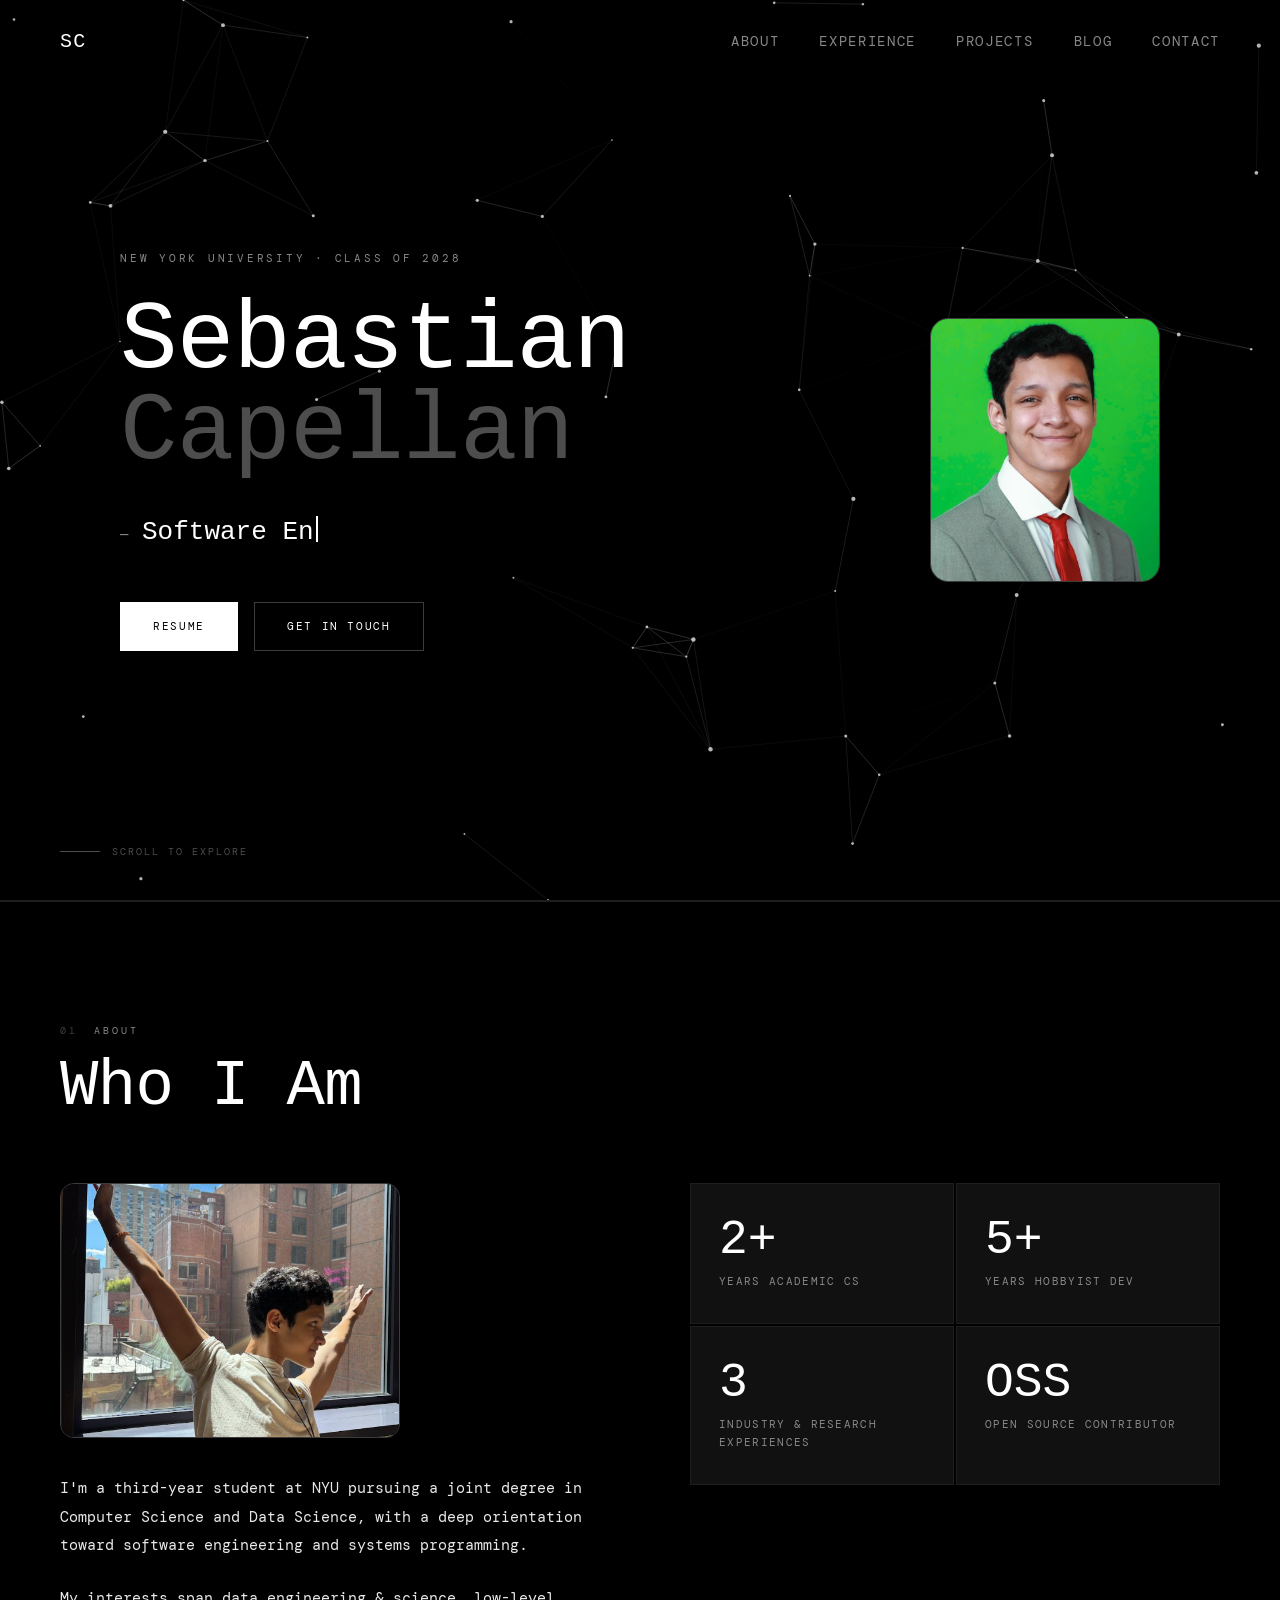
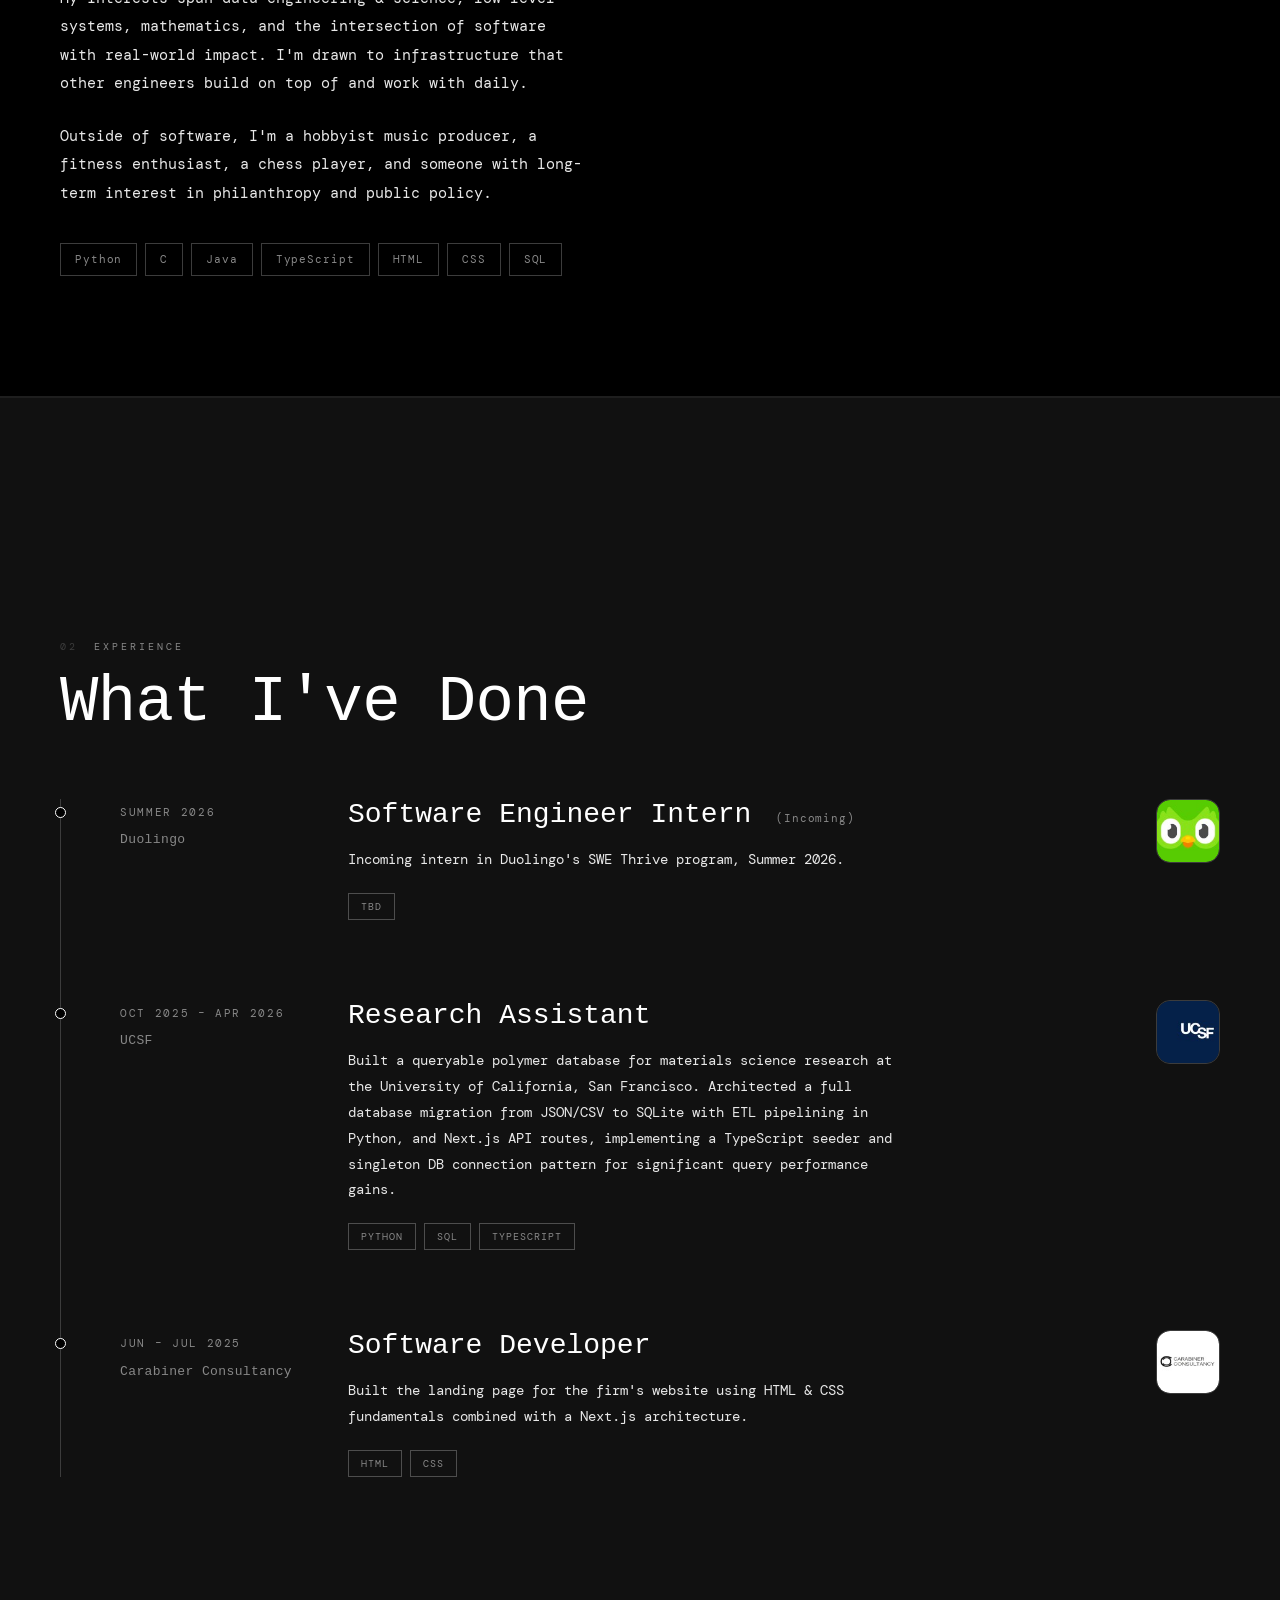
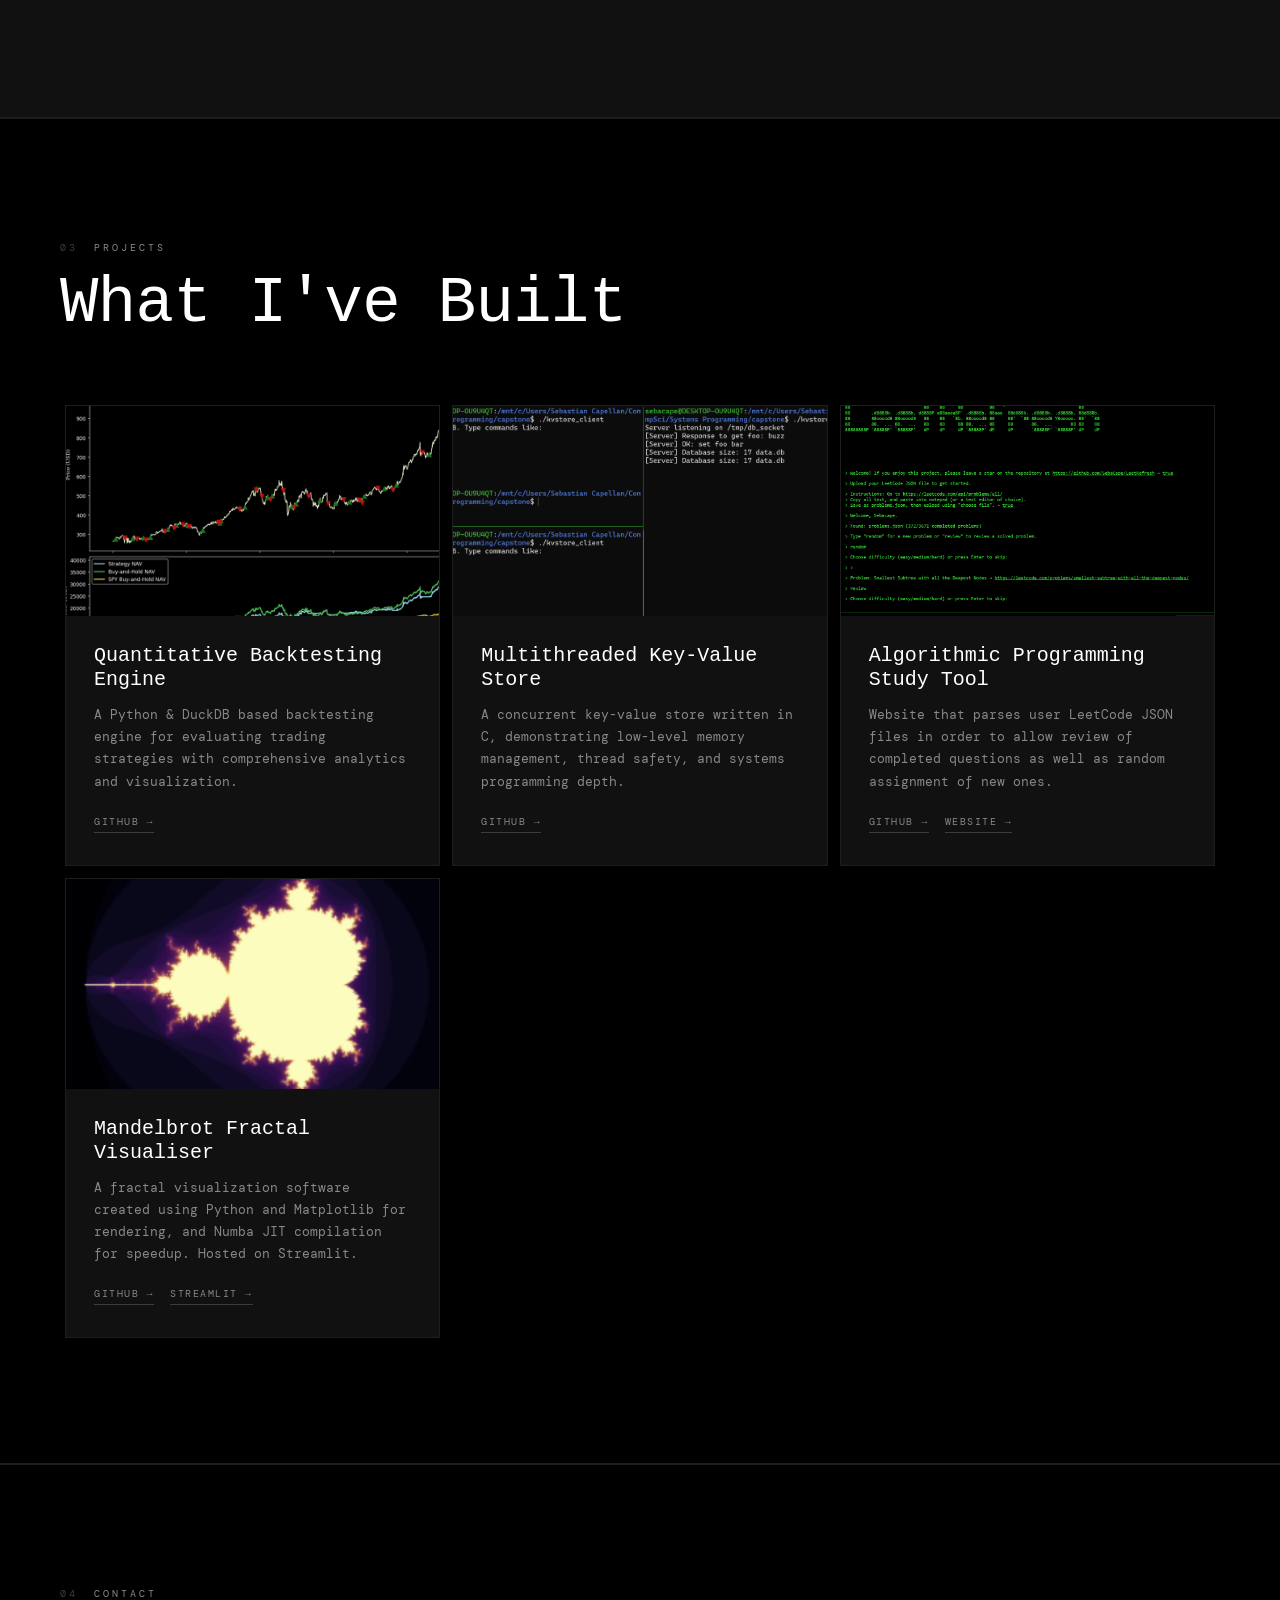
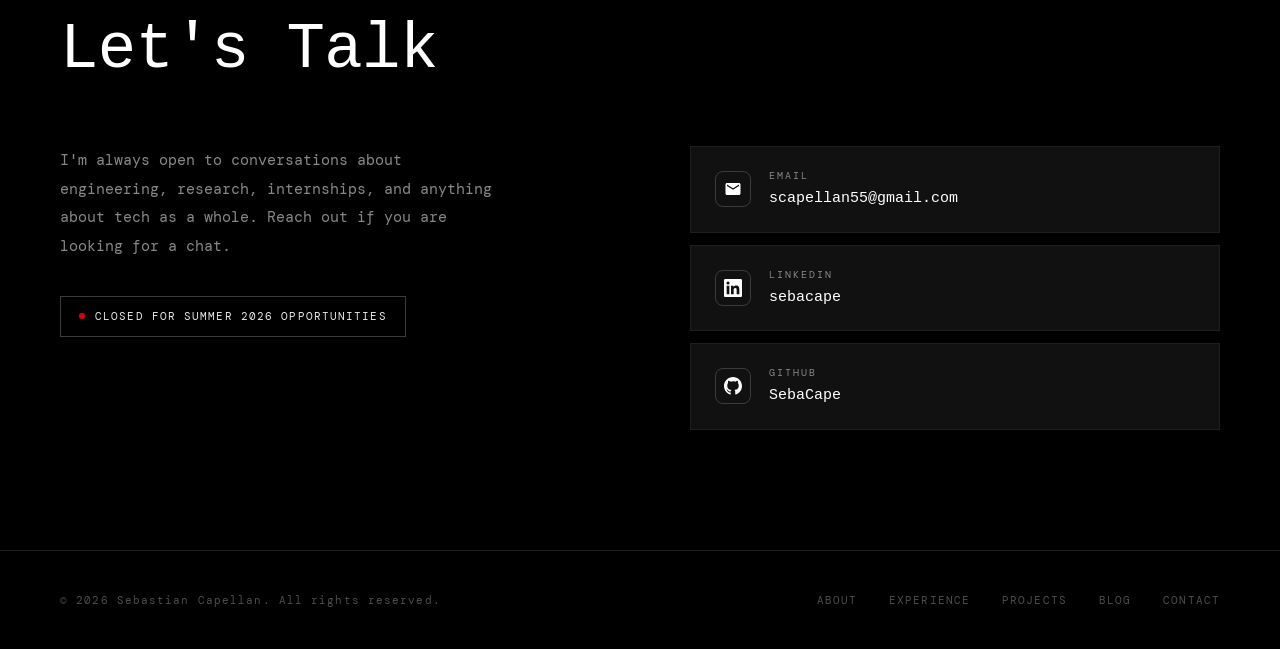
==== index.html @ 276f9049 "Fixed about-text - hongchengw" ====
<!DOCTYPE html>
<html lang="en">
<head>
  <script data-host="https://app.microanalytics.io" data-dnt="false" src="https://app.microanalytics.io/js/script.js" id="ZwSg9rf6GA" async defer></script>
  <meta charset="UTF-8" />
  <meta name="viewport" content="width=device-width, initial-scale=1.0" />
  <title>Sebastian Capellan</title>
  <link rel="preconnect" href="https://fonts.googleapis.com" />
  <link rel="preconnect" href="https://fonts.gstatic.com" crossorigin />
  <link href="https://fonts.googleapis.com/css2?family=DM+Mono:ital,wght@0,300;0,400;0,500;1,300&display=swap" rel="stylesheet" />
  <link rel="stylesheet" href="css/base.css" />
  <link rel="stylesheet" href="css/nav.css" />
  <link rel="stylesheet" href="css/hero.css" />
  <link rel="stylesheet" href="css/main.css" />
</head>
<body>

  <!-- ─── NAV ──────────────────────────────────────────────────── -->
  <nav id="main-nav">
    <a class="nav-logo" href="#hero">SC</a>
    <ul class="nav-links">
      <li><a href="#about">About</a></li>
      <li><a href="#experience">Experience</a></li>
      <li><a href="#projects">Projects</a></li>
      <li><a href="blog.html">Blog</a></li>
      <li><a href="#contact">Contact</a></li>
    </ul>
    <!-- mobile -->
    <div class="nav-hamburger" id="nav-hamburger" aria-label="Menu">
      <span></span><span></span><span></span>
    </div>
  </nav>
  <ul class="nav-drawer" id="nav-drawer">
    <li><a href="#about">About</a></li>
    <li><a href="#experience">Experience</a></li>
    <li><a href="#projects">Projects</a></li>
    <li><a href="blog.html">Blog</a></li>
    <li><a href="#contact">Contact</a></li>
  </ul>

  <!-- ─── HERO ─────────────────────────────────────────────────── -->
  <section id="hero">
    <canvas id="graph-canvas"></canvas>
    <div class="hero-inner">
      <div class="hero-content">
        <p class="hero-eyebrow">New York University · Class of 2028</p>
        <h1 class="hero-name">
          Sebastian<span>Capellan</span>
        </h1>
        <div class="hero-role-line">
          <span class="hero-role-prefix">—</span>
          <span class="hero-role-typed-wrap">
            <span id="typed-text"></span><span class="cursor-blink"></span>
          </span>
        </div>
        <div class="hero-cta">
          <a class="btn btn-primary"    href="./Assets/resume.pdf" target="_blank">Resume</a>
          <a class="btn btn-secondary"  href="#contact">Get in Touch</a>
        </div>
      </div>


      <div class="hero-photo">
        <img src="./Assets/profPic-1.png" class="profile-img" alt="Sebastian Capellan" />
      </div>
    </div>

    <div class="hero-scroll-hint">
      <span class="scroll-line"></span>
      Scroll to explore
    </div>
  </section>

  <div class="divider"></div>

  <!-- ─── ABOUT ────────────────────────────────────────────────── -->
  <section id="about">
    <p class="section-label" data-num="01">About</p>
    <h2 class="section-title">Who I Am</h2>
    <div class="about-grid">

      <div class="about-left">
        <!--
          PHOTO SLOT 2 — About
          Replace the div below with:
          <img src="./Assets/photo-about.jpg" class="profile-img" alt="Sebastian Capellan" />
        -->
        <div class="about-photo">
          <img src="./Assets/aboutPic.png" class="profile-img" alt="Sebastian Capellan" />
        </div>

        <div class="about-text">
          <p>I'm a third-year student at NYU pursuing a joint degree in Computer Science and Data Science, with a deep orientation toward software engineering and systems programming.</p>
          <p>My interests span data engineering & science, low-level systems, mathematics, and the intersection of software with real-world impact. I'm drawn to infrastructure that other engineers build on top of and work with daily.</p>
          <p>Outside of software, I'm a hobbyist music producer, a fitness enthusiast, a chess player, and someone with long-term interest in philanthropy and public policy.</p>
          <div class="skill-tags">
            <span class="skill-tag">Python</span>
            <span class="skill-tag">C</span>
            <span class="skill-tag">Java</span>
            <span class="skill-tag">TypeScript</span>
            <span class="skill-tag">HTML</span>
            <span class="skill-tag">CSS</span>
            <span class="skill-tag">SQL</span>
          </div>
        </div>
      </div>

      <div class="about-stats">
        <div class="stat-card">
          <div class="stat-num">2+</div>
          <div class="stat-label">Years Academic CS</div>
        </div>
        <div class="stat-card">
          <div class="stat-num">5+</div>
          <div class="stat-label">Years Hobbyist Dev</div>
        </div>
        <div class="stat-card">
          <div class="stat-num">3</div>
          <div class="stat-label">Industry &amp; Research Experiences</div>
        </div>
        <div class="stat-card">
          <div class="stat-num">OSS</div>
          <div class="stat-label">Open Source Contributor</div>
        </div>
      </div>

    </div>
  </section>

  <div class="divider"></div>

  <!-- ─── EXPERIENCE ────────────────────────────────────────────── -->
  <section id="experience" class="section-full">
    <div class="section-inner">
      <p class="section-label" data-num="02">Experience</p>
      <h2 class="section-title">What I've Done</h2>
      <div class="timeline">

        <!-- Duolingo -->
        <div class="timeline-item">
          <div class="timeline-dot"></div>
          <div class="timeline-meta">
            <div class="timeline-date">Summer 2026</div>
            <div class="timeline-company">Duolingo</div>
          </div>
          <div class="timeline-body">
            <div class="timeline-role">
              Software Engineer Intern
              <span class="timeline-role-badge">(Incoming)</span>
            </div>
            <p class="timeline-desc">Incoming intern in Duolingo's SWE Thrive program, Summer 2026.</p>
            <div class="timeline-tags">
              <span class="timeline-tag">TBD</span>
            </div>
          </div>
          <!--
            LOGO: replace the placeholder div with:
            <div class="timeline-logo"><img src="./Assets/logos/duolingo.png" alt="Duolingo" /></div>
          -->
          <div class="timeline-logo">
            <div class="timeline-logo"><img src="./Assets/duolingo_logo.jpg" alt="Duolingo" /></div>
          </div>
        </div>

        <!-- UCSF -->
        <div class="timeline-item">
          <div class="timeline-dot"></div>
          <div class="timeline-meta">
            <div class="timeline-date">Oct 2025 – Apr 2026</div>
            <div class="timeline-company">UCSF</div>
          </div>
          <div class="timeline-body">
            <div class="timeline-role">Research Assistant</div>
            <p class="timeline-desc">Built a queryable polymer database for materials science research at the University of California, San Francisco. Architected a full database migration from JSON/CSV to SQLite with ETL pipelining in Python, and Next.js API routes, implementing a TypeScript seeder and singleton DB connection pattern for significant query performance gains.</p>
            <div class="timeline-tags">
              <span class="timeline-tag">Python</span>
              <span class="timeline-tag">SQL</span>
              <span class="timeline-tag">TypeScript</span>
            </div>
          </div>
          <div class="timeline-logo">
            <div class="timeline-logo"><img src="./Assets/ucsf_logo.jpg" alt="UCSF" /></div>
          </div>
        </div>

        <!-- Carabiner -->
        <div class="timeline-item">
          <div class="timeline-dot"></div>
          <div class="timeline-meta">
            <div class="timeline-date">Jun – Jul 2025</div>
            <div class="timeline-company">Carabiner Consultancy</div>
          </div>
          <div class="timeline-body">
            <div class="timeline-role">Software Developer</div>
            <p class="timeline-desc">Built the landing page for the firm's website using HTML & CSS fundamentals combined with a Next.js architecture.</p>
            <div class="timeline-tags">
              <span class="timeline-tag">HTML</span>
              <span class="timeline-tag">CSS</span>
            </div>
          </div>
          <div class="timeline-logo">
            <div class="timeline-logo"><img src="./Assets/carabiner_consultancy_logo.jpg" alt="Carabiner Consultancy" /></div>
          </div>
        </div>

      </div>
    </div>
  </section>

  <div class="divider"></div>

  <!-- ─── PROJECTS ──────────────────────────────────────────────── -->
  <section id="projects">
    <p class="section-label" data-num="03">Projects</p>
    <h2 class="section-title">What I've Built</h2>
    <div class="projects-grid">

      <div class="project-card">
        <div class="project-img-wrap">
          <img src="./Assets/sebafinc.png" alt="Backtesting Engine"/>
        </div>
        <div class="project-info">
          <h3 class="project-title">Quantitative Backtesting Engine</h3>
          <p class="project-desc">A Python & DuckDB based backtesting engine for evaluating trading strategies with comprehensive analytics and visualization.</p>
          <div class="project-links">
            <a class="project-link" href="https://github.com/SebaCape/sebafinc" target="_blank">GitHub →</a>
          </div>
        </div>
      </div>

      <div class="project-card">
        <div class="project-img-wrap">
          <img src="./Assets/kvstoreProject.png" alt="KV Store"/>
        </div>
        <div class="project-info">
          <h3 class="project-title">Multithreaded Key-Value Store</h3>
          <p class="project-desc">A concurrent key-value store written in C, demonstrating low-level memory management, thread safety, and systems programming depth.</p>
          <div class="project-links">
            <a class="project-link" href="https://github.com/SebaCape/css644-capstone-SebaCape" target="_blank">GitHub →</a>
          </div>
        </div>
      </div>

      <div class="project-card">
        <div class="project-img-wrap">
          <img src="./Assets/leetrefreshProject.png" alt="LeetRefresh"/>
        </div>
        <div class="project-info">
          <h3 class="project-title">Algorithmic Programming Study Tool</h3>
          <p class="project-desc">Website that parses user LeetCode JSON files in order to allow review of completed questions as well as random assignment of new ones.</p>
          <div class="project-links">
            <a class="project-link" href="https://github.com/SebaCape/LeetRefresh" target="_blank">GitHub →</a>
            <a class="project-link" href="https://leetrefresh.onrender.com" target="_blank">Website →</a>
          </div>
        </div>
      </div>

      <div class="project-card">
        <div class="project-img-wrap">
          <img src="./Assets/fractalizeProject.png" alt="Fractal Visualiser"/>
        </div>
        <div class="project-info">
          <h3 class="project-title">Mandelbrot Fractal Visualiser</h3>
          <p class="project-desc">A fractal visualization software created using Python and Matplotlib for rendering, and Numba JIT compilation for speedup. Hosted on Streamlit.</p>
          <div class="project-links">
            <a class="project-link" href="https://github.com/SebaCape/Fractalize" target="_blank">GitHub →</a>
            <a class="project-link" href="https://fractalize.streamlit.app/" target="_blank">Streamlit →</a>
          </div>
        </div>
      </div>

    </div>
  </section>

  <div class="divider"></div>

  <!-- ─── CONTACT ───────────────────────────────────────────────── -->
  <section id="contact">
    <p class="section-label" data-num="04">Contact</p>
    <h2 class="section-title">Let's Talk</h2>
    <div class="contact-layout">

      <div class="contact-left">
        <p class="contact-intro">I'm always open to conversations about engineering, research, internships, and anything about tech as a whole. Reach out if you are looking for a chat.</p>
        <div class="availability-badge">
          <span class="badge-dot"></span>
          Closed for Summer 2026 opportunities
        </div>
      </div>

      <div class="contact-buttons">
        <a class="contact-btn" href="mailto:scapellan55@gmail.com">
          <div class="contact-btn-icon">
            <svg viewBox="0 0 24 24"><path d="M20 4H4C2.9 4 2 4.9 2 6v12c0 1.1.9 2 2 2h16c1.1 0 2-.9 2-2V6c0-1.1-.9-2-2-2zm0 4-8 5-8-5V6l8 5 8-5v2z"/></svg>
          </div>
          <div class="contact-btn-body">
            <div class="contact-btn-label">Email</div>
            <div class="contact-btn-val">scapellan55@gmail.com</div>
          </div>
        </a>
        <a class="contact-btn" href="https://www.linkedin.com/in/sebacape/" target="_blank">
          <div class="contact-btn-icon">
            <svg viewBox="0 0 24 24"><path d="M20.447 20.452h-3.554v-5.569c0-1.328-.027-3.037-1.852-3.037-1.853 0-2.136 1.445-2.136 2.939v5.667H9.351V9h3.414v1.561h.046c.477-.9 1.637-1.85 3.37-1.85 3.601 0 4.267 2.37 4.267 5.455v6.286zM5.337 7.433a2.062 2.062 0 0 1-2.063-2.065 2.064 2.064 0 1 1 2.063 2.065zm1.782 13.019H3.555V9h3.564v11.452zM22.225 0H1.771C.792 0 0 .774 0 1.729v20.542C0 23.227.792 24 1.771 24h20.451C23.2 24 24 23.227 24 22.271V1.729C24 .774 23.2 0 22.222 0h.003z"/></svg>
          </div>
          <div class="contact-btn-body">
            <div class="contact-btn-label">LinkedIn</div>
            <div class="contact-btn-val">sebacape</div>
          </div>
        </a>
        <a class="contact-btn" href="https://github.com/SebaCape" target="_blank">
          <div class="contact-btn-icon">
            <svg viewBox="0 0 24 24"><path d="M12 0C5.374 0 0 5.373 0 12c0 5.302 3.438 9.8 8.207 11.387.599.111.793-.261.793-.577v-2.234c-3.338.726-4.033-1.416-4.033-1.416-.546-1.387-1.333-1.756-1.333-1.756-1.089-.745.083-.729.083-.729 1.205.084 1.839 1.237 1.839 1.237 1.07 1.834 2.807 1.304 3.492.997.107-.775.418-1.305.762-1.604-2.665-.305-5.467-1.334-5.467-5.931 0-1.311.469-2.381 1.236-3.221-.124-.303-.535-1.524.117-3.176 0 0 1.008-.322 3.301 1.23A11.509 11.509 0 0 1 12 5.803c1.02.005 2.047.138 3.006.404 2.291-1.552 3.297-1.23 3.297-1.23.653 1.653.242 2.874.118 3.176.77.84 1.235 1.911 1.235 3.221 0 4.609-2.807 5.624-5.479 5.921.43.372.823 1.102.823 2.222v3.293c0 .319.192.694.801.576C20.566 21.797 24 17.3 24 12c0-6.627-5.373-12-12-12z"/></svg>
          </div>
          <div class="contact-btn-body">
            <div class="contact-btn-label">GitHub</div>
            <div class="contact-btn-val">SebaCape</div>
          </div>
        </a>
      </div>

    </div>
  </section>

  <!-- ─── FOOTER ────────────────────────────────────────────────── -->
  <footer>
    <p>© 2026 Sebastian Capellan. All rights reserved.</p>
    <div class="footer-links">
      <a href="#about">About</a>
      <a href="#experience">Experience</a>
      <a href="#projects">Projects</a>
      <a href="blog.html">Blog</a>
      <a href="#contact">Contact</a>
    </div>
  </footer>

  <script src="js/graph.js"></script>
  <script src="js/typer.js"></script>
  <script src="js/main.js"></script>
</body>
</html>
---- css/base.css ----
/* ─── RESET ──────────────────────────────────────────────────── */
*, *::before, *::after { box-sizing: border-box; margin: 0; padding: 0; }
html { scroll-behavior: smooth; }

/* ─── VARIABLES ──────────────────────────────────────────────── */
:root {
  --c0: #000000;
  --c1: #111111;
  --c2: #1e1e1e;
  --c3: #3c3c3c;
  --c4: #4d4d4d;
  --white: #ffffff;
  --off-white: #e8e8e8;
  --muted: #888888;
  --font-display: 'Courier New', Courier, monospace;
  --font-mono: 'DM Mono', monospace;
  --nav-h: 84px;
}

/* ─── BASE ───────────────────────────────────────────────────── */
body {
  background: var(--c0);
  color: var(--white);
  font-family: var(--font-mono);
  font-size: 15px;
  line-height: 1.7;
  overflow-x: hidden;
  cursor: default;
}

/* ─── SHARED SECTION SCAFFOLDING ────────────────────────────── */
section {
  padding: 120px 60px;
  max-width: 1300px;
  margin: 0 auto;
}
.section-full  { max-width: none; padding-left: 0; padding-right: 0; }
.section-inner { padding: 120px 60px; max-width: 1300px; margin: 0 auto; }

.section-label {
  font-size: 10px;
  letter-spacing: 0.3em;
  text-transform: uppercase;
  color: var(--muted);
  margin-bottom: 16px;
  display: flex;
  align-items: center;
  gap: 16px;
}
.section-label::before { content: attr(data-num); font-size: 10px; color: var(--c3); }

.section-title {
  font-family: var(--font-display);
  font-size: clamp(36px, 5vw, 68px);
  font-weight: 400;            /* thin Courier New throughout */
  line-height: 1;
  letter-spacing: -0.01em;
  margin-bottom: 64px;
}

.divider { width: 100%; height: 1px; background: var(--c2); }

/* ─── SHARED BUTTON ──────────────────────────────────────────── */
.btn {
  font-family: var(--font-mono);
  font-size: 11px;
  letter-spacing: 0.15em;
  text-transform: uppercase;
  padding: 14px 32px;
  border: 1px solid var(--c3);
  text-decoration: none;
  transition: all 0.25s ease;
  display: inline-block;
}
.btn-primary  { background: var(--white); color: var(--c0); border-color: var(--white); }
.btn-primary:hover  { background: var(--off-white); }
.btn-secondary { background: transparent; color: var(--white); }
.btn-secondary:hover { background: var(--c2); }

/* ─── PROFILE IMAGE BLOCKS ───────────────────────────────────── */
.profile-placeholder {
  width: 100%;
  height: 100%;
  display: flex;
  align-items: center;
  justify-content: center;
  background: var(--c2);
  border: 1px dashed var(--c3);
  color: var(--c4);
  font-size: 11px;
  letter-spacing: 0.15em;
  text-transform: uppercase;
  text-align: center;
  padding: 16px;
}
.profile-img {
  width: 100%;
  height: 100%;
  object-fit: cover;
  display: block;
}

/* ─── ANIMATIONS ─────────────────────────────────────────────── */
@keyframes fadeUp {
  from { opacity: 0; transform: translateY(24px); }
  to   { opacity: 1; transform: translateY(0); }
}
@keyframes blink {
  0%, 100% { opacity: 1; }
  50%       { opacity: 0; }
}
@keyframes pulse-dot {
  0%, 100% { box-shadow: 0 0 0 0 rgba(74,222,128,0.4); }
  50%       { box-shadow: 0 0 0 6px rgba(74,222,128,0); }
}

/* ─── SCROLLBAR ──────────────────────────────────────────────── */
::-webkit-scrollbar { width: 4px; }
::-webkit-scrollbar-track { background: var(--c0); }
::-webkit-scrollbar-thumb { background: var(--c3); }
::-webkit-scrollbar-thumb:hover { background: var(--c4); }
---- css/nav.css ----
/* ─── NAV ────────────────────────────────────────────────────── */
nav {
  position: fixed;
  top: 0; left: 0; right: 0;
  height: var(--nav-h);
  display: flex;
  align-items: center;
  justify-content: space-between;
  padding: 0 60px;
  z-index: 1000;
  transition: background 0.4s ease, border-bottom 0.4s ease;
}
nav.scrolled {
  background: rgba(0,0,0,0.92);
  border-bottom: 1px solid var(--c3);
  backdrop-filter: blur(12px);
}

.nav-logo {
  font-family: var(--font-display);
  font-weight: 400;
  font-size: 20px;
  letter-spacing: 0.06em;
  text-decoration: none;
  color: var(--white);
}

.nav-links {
  display: flex;
  gap: 40px;
  list-style: none;
}
.nav-links a {
  font-family: var(--font-mono);
  font-size: 14px;
  letter-spacing: 0.12em;
  text-transform: uppercase;
  color: var(--muted);
  text-decoration: none;
  transition: color 0.2s ease;
  position: relative;
}
.nav-links a::after {
  content: '';
  position: absolute;
  bottom: -3px; left: 0;
  width: 0; height: 1px;
  background: var(--white);
  transition: width 0.3s ease;
}
.nav-links a:hover       { color: var(--white); }
.nav-links a:hover::after,
.nav-links a.active::after { width: 100%; }
.nav-links a.active      { color: var(--white); }

/* ─── HAMBURGER (mobile) ─────────────────────────────────────── */
.nav-hamburger {
  display: none;
  flex-direction: column;
  gap: 5px;
  cursor: pointer;
  padding: 4px;
}
.nav-hamburger span {
  display: block;
  width: 24px; height: 1px;
  background: var(--white);
  transition: transform 0.3s ease, opacity 0.3s ease;
}
.nav-hamburger.open span:nth-child(1) { transform: translateY(6px) rotate(45deg); }
.nav-hamburger.open span:nth-child(2) { opacity: 0; }
.nav-hamburger.open span:nth-child(3) { transform: translateY(-6px) rotate(-45deg); }

/* mobile drawer */
.nav-drawer {
  display: none;
  position: fixed;
  top: var(--nav-h); left: 0; right: 0;
  background: rgba(0,0,0,0.97);
  border-bottom: 1px solid var(--c2);
  padding: 28px 28px 36px;
  z-index: 999;
  flex-direction: column;
  gap: 0;
}
.nav-drawer.open { display: flex; }
.nav-drawer li { list-style: none; border-bottom: 1px solid var(--c2); }
.nav-drawer li a {
  display: block;
  padding: 16px 0;
  font-family: var(--font-mono);
  font-size: 14px;
  letter-spacing: 0.12em;
  text-transform: uppercase;
  color: var(--muted);
  text-decoration: none;
  transition: color 0.2s;
}
.nav-drawer li a:hover { color: var(--white); }

/* ─── RESPONSIVE ─────────────────────────────────────────────── */
@media (max-width: 768px) {
  nav { padding: 0 28px; }
  .nav-links    { display: none; }
  .nav-hamburger { display: flex; }
}
---- css/hero.css ----
/* ─── HERO ───────────────────────────────────────────────────── */
#hero {
  position: relative;
  width: 100%;
  height: 100vh;
  min-height: 600px;
  display: flex;
  align-items: center;
  overflow: hidden;
}

#graph-canvas {
  position: absolute;
  inset: 0;
  width: 100%;
  height: 100%;
  z-index: 0;
}

.hero-inner {
  position: relative;
  z-index: 1;
  width: 100%;
  padding: 0 60px;
  display: grid;
  grid-template-columns: 1fr auto;
  align-items: center;
  gap: 60px;
  max-width: 1300px;
  margin: 0 auto;
}

/* ── left copy ── */
.hero-content {}

.hero-eyebrow {
  font-size: 11px;
  letter-spacing: 0.25em;
  text-transform: uppercase;
  color: var(--muted);
  margin-bottom: 28px;
  opacity: 0;
  animation: fadeUp 0.8s ease 0.3s forwards;
}

.hero-name {
  font-family: var(--font-display);
  font-size: clamp(52px, 7.5vw, 106px);
  font-weight: 400;            /* thin */
  line-height: 0.95;
  letter-spacing: -0.01em;
  margin-bottom: 32px;
  opacity: 0;
  animation: fadeUp 0.9s ease 0.5s forwards;
}
.hero-name span { display: block; color: var(--c4); }

/* typing row — flex so cursor stays glued to text end */
.hero-role-line {
  display: flex;
  align-items: baseline;
  gap: 14px;
  margin-bottom: 48px;
  opacity: 0;
  animation: fadeUp 0.9s ease 0.7s forwards;
}
.hero-role-prefix { font-size: 14px; color: var(--muted); flex-shrink: 0; }
.hero-role-typed-wrap {
  align-items: baseline;
  font-family: var(--font-display);
  font-size: clamp(18px, 2.2vw, 26px);
  font-weight: 400;
}
#typed-text { white-space: nowrap; }
.cursor-blink {
  display: inline-block;
  width: 2px;
  background: var(--white);
  margin-left: 2px;
  height: 1em;
  vertical-align: baseline;
  position: relative;
  top: 0.1em;
  animation: blink 1s step-end infinite;
  flex-shrink: 0;
}

.hero-cta {
  display: flex;
  gap: 16px;
  opacity: 0;
  animation: fadeUp 0.9s ease 0.9s forwards;
}

/* ── right photo ── */
.hero-photo {
  width: clamp(180px, 18vw, 260px);
  aspect-ratio: 1 / 1.15;
  border-radius: 18px;
  overflow: hidden;
  border: 1px solid var(--c3);
  flex-shrink: 0;
  opacity: 0;
  animation: fadeUp 1s ease 0.6s forwards;
}

/* scroll hint */
.hero-scroll-hint {
  position: absolute;
  bottom: 40px; left: 60px;
  display: flex;
  align-items: center;
  gap: 12px;
  font-size: 10px;
  letter-spacing: 0.2em;
  text-transform: uppercase;
  color: var(--c4);
  z-index: 1;
  opacity: 0;
  animation: fadeUp 1s ease 1.2s forwards;
}
.scroll-line { width: 40px; height: 1px; background: var(--c4); display: block; }

/* ─── RESPONSIVE ─────────────────────────────────────────────── */
@media (max-width: 900px) {
  .hero-inner {
    grid-template-columns: 1fr;
    padding: 0 28px;
    gap: 36px;
  }
  .hero-photo { width: 120px; position: absolute; top: calc(var(--nav-h) + 28px); right: 28px; opacity: 0; animation: fadeUp 1s ease 0.6s forwards; }
  .hero-scroll-hint { left: 28px; }
}
@media (max-width: 480px) {
  .hero-photo { display: none; }
}
---- css/main.css ----
/* ══════════════════════════════════════════════════════════════
   ABOUT
══════════════════════════════════════════════════════════════ */
#about { border-top: 1px solid var(--c2); }

.about-grid {
  display: grid;
  grid-template-columns: 1fr 1fr;
  gap: 100px;
  align-items: start;
}

/* left col: photo + text stacked */
.about-left {}

/* profile photo in about section */
.about-photo {
  width: 100%;
  max-width: 340px;
  aspect-ratio: 4 / 3;
  border-radius: 14px;
  overflow: hidden;
  border: 1px solid var(--c3);
  margin-bottom: 36px;
}

.about-text p {
  font-size: 15px;
  line-height: 1.9;
  color: var(--off-white);
  margin-bottom: 24px;
}
.about-text p:last-child { margin-bottom: 0; }

.skill-tags { display: flex; flex-wrap: wrap; gap: 8px; margin-top: 36px; }
.skill-tag {
  font-size: 11px;
  letter-spacing: 0.08em;
  padding: 6px 14px;
  border: 1px solid var(--c3);
  color: var(--muted);
  transition: all 0.2s ease;
}
.skill-tag:hover { border-color: var(--white); color: var(--white); }

/* right col: stats */
.about-stats {
  display: grid;
  grid-template-columns: 1fr 1fr;
  gap: 2px;
  align-content: start;
}
.stat-card {
  background: var(--c1);
  padding: 32px 28px;
  border: 1px solid var(--c2);
  transition: border-color 0.3s ease;
}
.stat-card:hover { border-color: var(--c4); }
.stat-num {
  font-family: var(--font-display);
  font-size: 48px;
  font-weight: 400;
  line-height: 1;
  margin-bottom: 8px;
}
.stat-label { font-size: 11px; letter-spacing: 0.12em; text-transform: uppercase; color: var(--muted); }


/* ══════════════════════════════════════════════════════════════
   EXPERIENCE / TIMELINE
══════════════════════════════════════════════════════════════ */
#experience { background: var(--c1); border-top: 1px solid var(--c2); max-width: none; }

.timeline { position: relative; max-width: 1300px; margin: 0 auto; }
.timeline::before {
  content: '';
  position: absolute;
  left: 0; top: 0; bottom: 0;
  width: 1px;
  background: var(--c3);
}

.timeline-item {
  position: relative;
  padding: 0 0 80px 60px;
  display: grid;
  grid-template-columns: 180px 1fr auto;
  gap: 48px;
  align-items: start;
  opacity: 0;
  transform: translateY(30px);
  transition: opacity 0.7s ease, transform 0.7s ease;
}
.timeline-item.visible { opacity: 1; transform: translateY(0); }
.timeline-item:last-child { padding-bottom: 0; }

.timeline-dot {
  position: absolute;
  left: -5px; top: 8px;
  width: 11px; height: 11px;
  border: 1px solid var(--white);
  background: var(--c0);
  border-radius: 50%;
}

.timeline-meta { padding-top: 4px; }
.timeline-date {
  font-size: 11px; letter-spacing: 0.15em;
  text-transform: uppercase; color: var(--muted); margin-bottom: 8px;
}
.timeline-company {
  font-family: var(--font-display);
  font-size: 13px; font-weight: 00;
  letter-spacing: 0.03em; color: var(--muted);
}

.timeline-role {
  font-family: var(--font-display);
  font-size: clamp(20px, 2.5vw, 28px);
  font-weight: 400;
  margin-bottom: 16px;
  line-height: 1.15;
}
.timeline-role-badge {
  font-family: var(--font-mono);
  font-size: 11px; color: var(--muted);
  letter-spacing: 0.08em;
  margin-left: 8px;
}
.timeline-desc {
  font-size: 14px; color: var(--off-white);
  line-height: 1.85; max-width: 560px;
}
.timeline-tags { display: flex; flex-wrap: wrap; gap: 8px; margin-top: 20px; }
.timeline-tag {
  font-size: 10px; letter-spacing: 0.1em; text-transform: uppercase;
  padding: 4px 12px; border: 1px solid var(--c4); color: var(--muted);
}

/* logo square */
.timeline-logo {
  width: 64px; height: 64px;
  border-radius: 14px;
  border: 1px solid var(--c3);
  background: var(--c2);
  overflow: hidden;
  display: flex;
  align-items: center;
  justify-content: center;
  flex-shrink: 0;
  transition: border-color 0.3s ease;
}
.timeline-item:hover .timeline-logo { border-color: var(--c4); }
.timeline-logo img {
  width: 100%; height: 100%;
  object-fit: contain;
  transition: filter 0.3s ease;
}
.timeline-item:hover .timeline-logo img { filter: grayscale(0%) brightness(1); }
.timeline-logo-placeholder {
  font-family: var(--font-display);
  font-size: 16px; font-weight: 400;
  color: var(--c4); letter-spacing: 0.05em;
}


/* ══════════════════════════════════════════════════════════════
   PROJECTS
══════════════════════════════════════════════════════════════ */
#projects { border-top: 1px solid var(--c2); }

.projects-grid { display: grid; grid-template-columns: repeat(3, 1fr); gap: 2px; }

.project-card {
  background: var(--c1);
  border: 1px solid var(--c2);
  overflow: hidden;
  opacity: 0;
  transform: translateY(20px);
  transition: opacity 0.6s ease, transform 0.6s ease, border-color 0.3s ease;
  margin-right: 5px;
  margin-left: 5px;
  margin-bottom: 5px;
  margin-top: 5px;
}
.project-card.visible { opacity: 1; transform: translateY(0); }
.project-card:hover  { border-color: var(--c4); }

.project-img-wrap {
  width: 100%; aspect-ratio: 16/9;
  overflow: hidden; background: var(--c2);
}
.project-img-placeholder {
  width: 100%; height: 100%;
  display: flex; align-items: center; justify-content: center;
  font-size: 10px; letter-spacing: 0.2em; text-transform: uppercase; color: var(--c3);
}
.project-img-wrap img {
  width: 100%; height: 100%; object-fit: cover;
  transition: transform 0.5s ease; filter: grayscale(30%);
}
.project-card:hover .project-img-wrap img { transform: scale(1.04); filter: grayscale(0%); }

.project-info { padding: 28px 28px 32px; }
.project-num  { font-size: 10px; letter-spacing: 0.2em; color: var(--muted); margin-bottom: 10px; }
.project-title {
  font-family: var(--font-display);
  font-size: 20px; font-weight: 400;
  margin-bottom: 12px; line-height: 1.2;
}
.project-desc { font-size: 13px; color: var(--muted); line-height: 1.7; margin-bottom: 20px; }
.project-links { display: flex; gap: 16px; }
.project-link {
  font-size: 10px; letter-spacing: 0.15em; text-transform: uppercase;
  color: var(--muted); text-decoration: none;
  border-bottom: 1px solid var(--c3); padding-bottom: 2px;
  transition: color 0.2s, border-color 0.2s;
}
.project-link:hover { color: var(--white); border-color: var(--white); }


/* ══════════════════════════════════════════════════════════════
   CONTACT
══════════════════════════════════════════════════════════════ */
#contact { border-top: 1px solid var(--c2); }

.contact-layout {
  display: grid;
  grid-template-columns: 1fr 1fr;
  gap: 100px;
  align-items: start;
}

.contact-left {}

/* small square photo in contact area */
.contact-photo {
  width: 100px; height: 100px;
  border-radius: 14px;
  overflow: hidden;
  border: 1px solid var(--c3);
  margin-bottom: 28px;
  flex-shrink: 0;
}

.contact-intro {
  font-size: 15px; color: var(--muted);
  line-height: 1.9; max-width: 440px; margin-bottom: 36px;
}

.availability-badge {
  display: inline-flex;
  align-items: center; gap: 10px;
  font-size: 11px; letter-spacing: 0.1em; text-transform: uppercase;
  color: var(--off-white); border: 1px solid var(--c3); padding: 10px 18px;
}
.badge-dot {
  width: 6px; height: 6px;
  background: #de0000; border-radius: 50%;
}

/* contact buttons */
.contact-buttons { display: flex; flex-direction: column; gap: 12px; }
.contact-btn {
  display: flex; align-items: center; gap: 18px;
  padding: 20px 24px;
  border: 1px solid var(--c2); background: var(--c1);
  text-decoration: none; color: var(--white);
  transition: border-color 0.25s ease, background 0.25s ease;
}
.contact-btn:hover { border-color: var(--white); background: var(--c2); }
.contact-btn-icon {
  width: 36px; height: 36px;
  display: flex; align-items: center; justify-content: center;
  border: 1px solid var(--c3); border-radius: 8px; flex-shrink: 0;
}
.contact-btn-icon svg { width: 18px; height: 18px; fill: var(--white); }
.contact-btn-label {
  font-size: 10px; letter-spacing: 0.2em; text-transform: uppercase;
  color: var(--muted); margin-bottom: 2px;
}
.contact-btn-val {
  font-family: var(--font-display);
  font-size: 15px; font-weight: 400;
}


/* ══════════════════════════════════════════════════════════════
   FOOTER
══════════════════════════════════════════════════════════════ */
footer {
  border-top: 1px solid var(--c2);
  padding: 40px 60px;
  display: flex; align-items: center; justify-content: space-between;
}
footer p { font-size: 11px; letter-spacing: 0.1em; color: var(--c4); }
.footer-links { display: flex; gap: 32px; }
.footer-links a {
  font-size: 11px; letter-spacing: 0.1em; text-transform: uppercase;
  color: var(--c4); text-decoration: none; transition: color 0.2s;
}
.footer-links a:hover { color: var(--white); }


/* ══════════════════════════════════════════════════════════════
   GLOBAL RESPONSIVE
══════════════════════════════════════════════════════════════ */
@media (max-width: 1024px) {
  .projects-grid { grid-template-columns: repeat(2, 1fr); }
}

@media (max-width: 768px) {
  section { padding: 80px 28px; }
  .section-inner { padding: 80px 28px; }
  .section-title { margin-bottom: 40px; }

  /* about */
  .about-grid { grid-template-columns: 1fr; gap: 48px; }
  .about-photo { max-width: 100%; aspect-ratio: 16/9; }

  /* timeline */
  .timeline-item {
    grid-template-columns: 1fr;
    gap: 12px;
    padding-left: 36px;
    padding-bottom: 56px;
  }
  .timeline-logo { display: none; }

  /* projects */
  .projects-grid { grid-template-columns: 1fr; }

  /* contact */
  .contact-layout { grid-template-columns: 1fr; gap: 56px; }

  /* footer */
  footer { flex-direction: column; gap: 20px; text-align: center; padding: 40px 28px; }
  .footer-links { flex-wrap: wrap; justify-content: center; gap: 20px; }
}

@media (max-width: 480px) {
  .about-stats { grid-template-columns: 1fr 1fr; }
  .hero-cta { flex-direction: column; }
  .btn { text-align: center; }
}
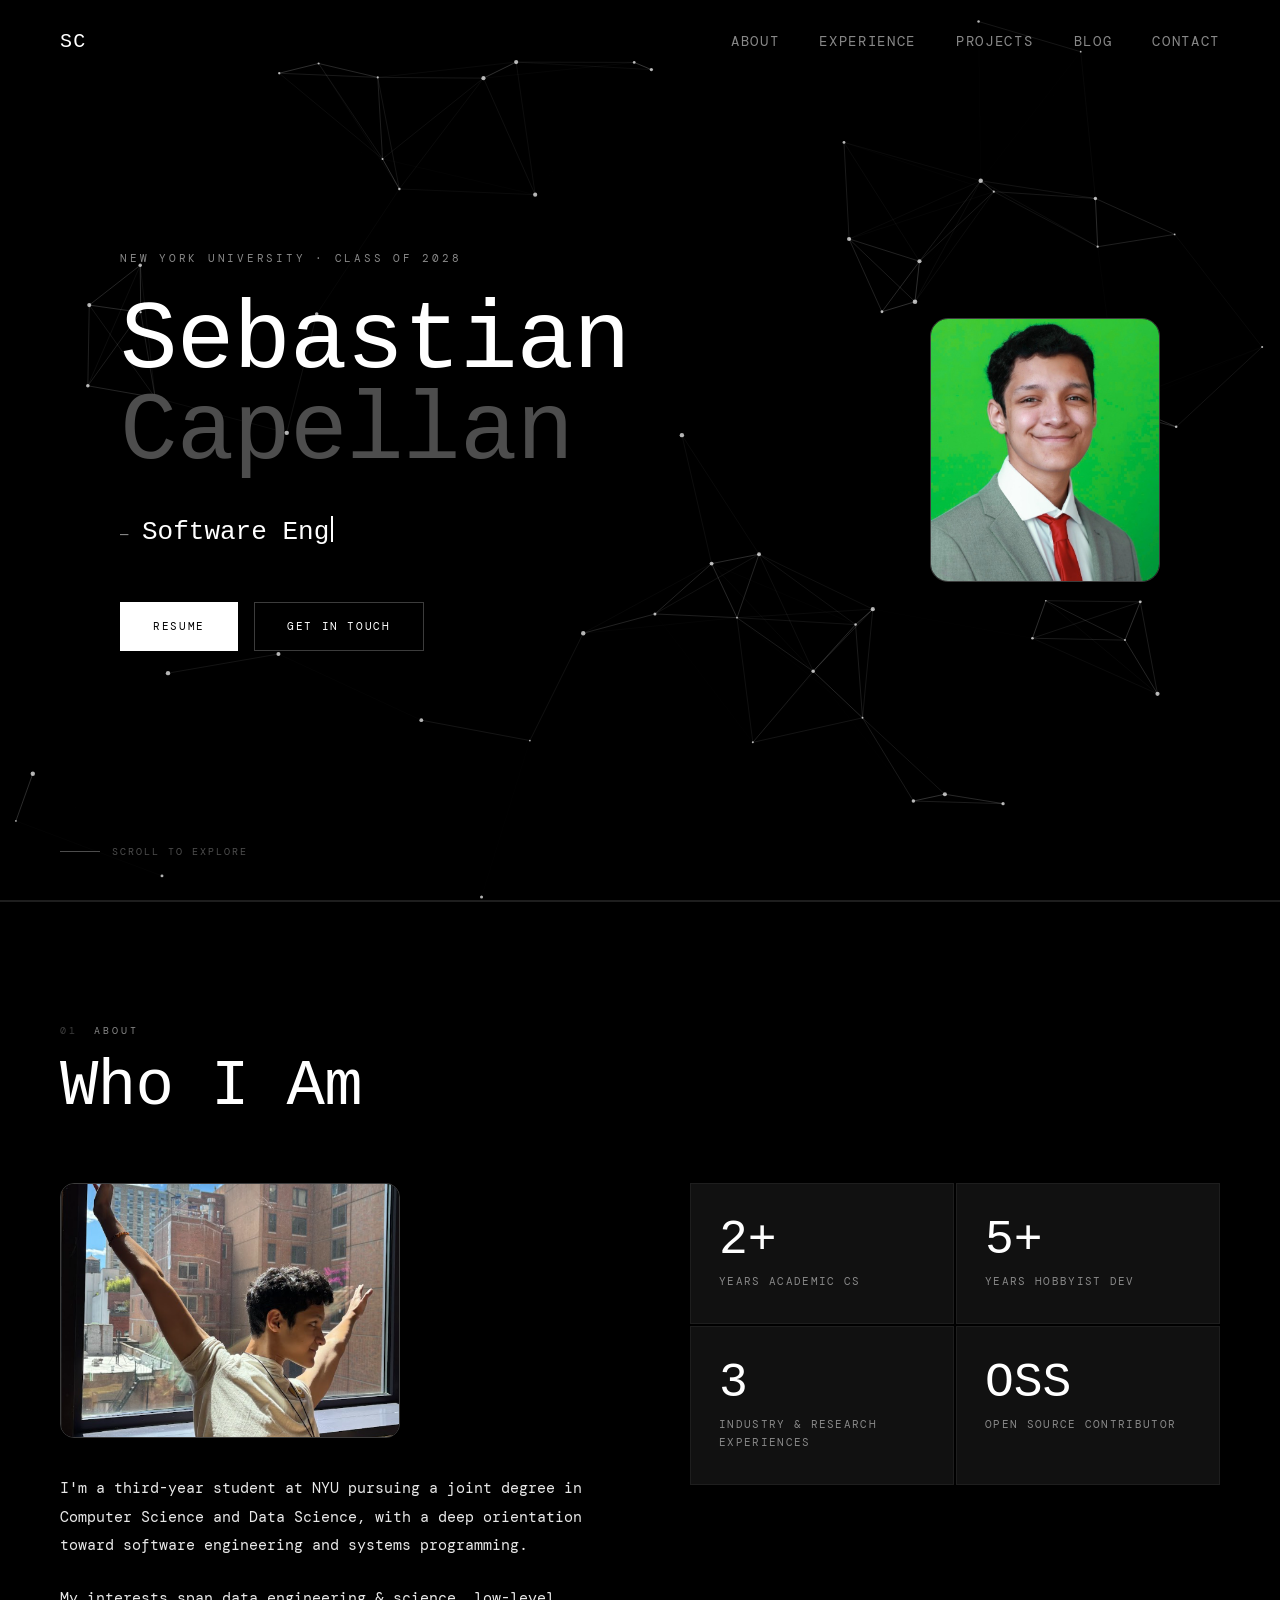
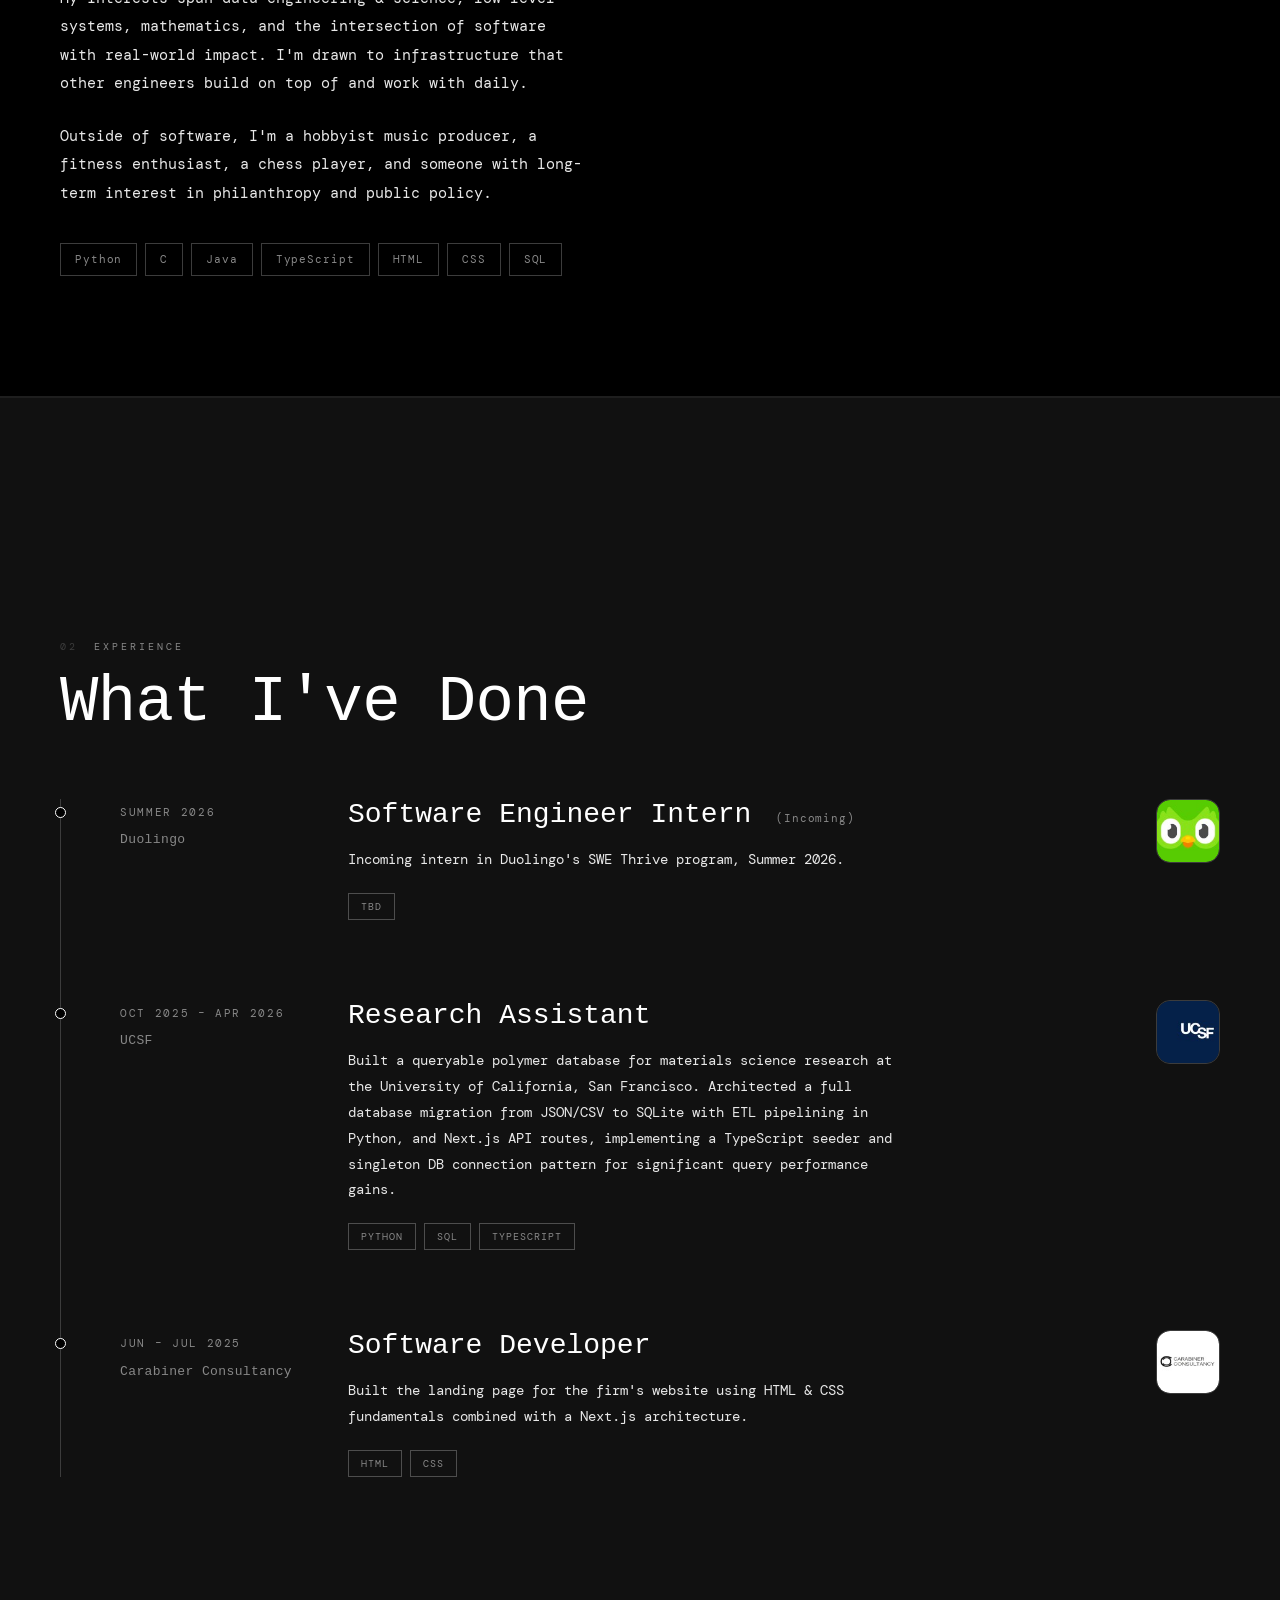
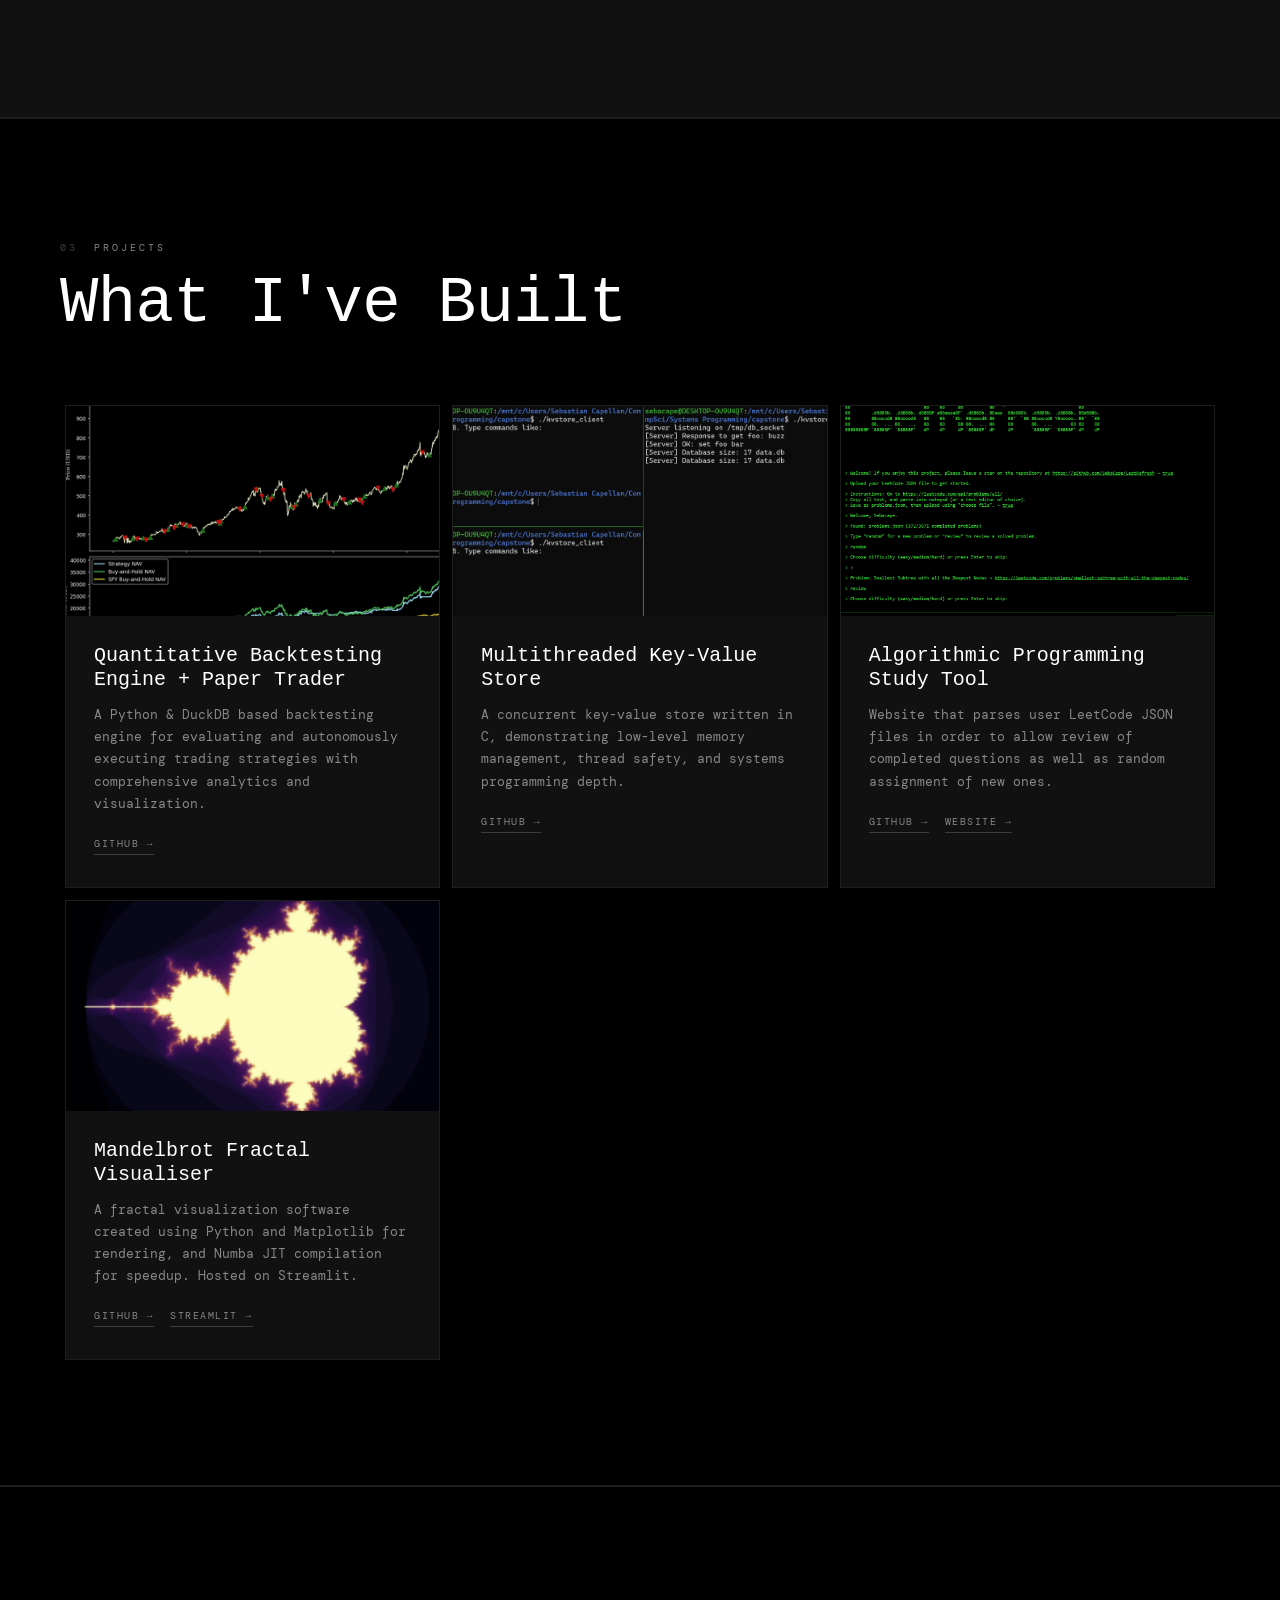
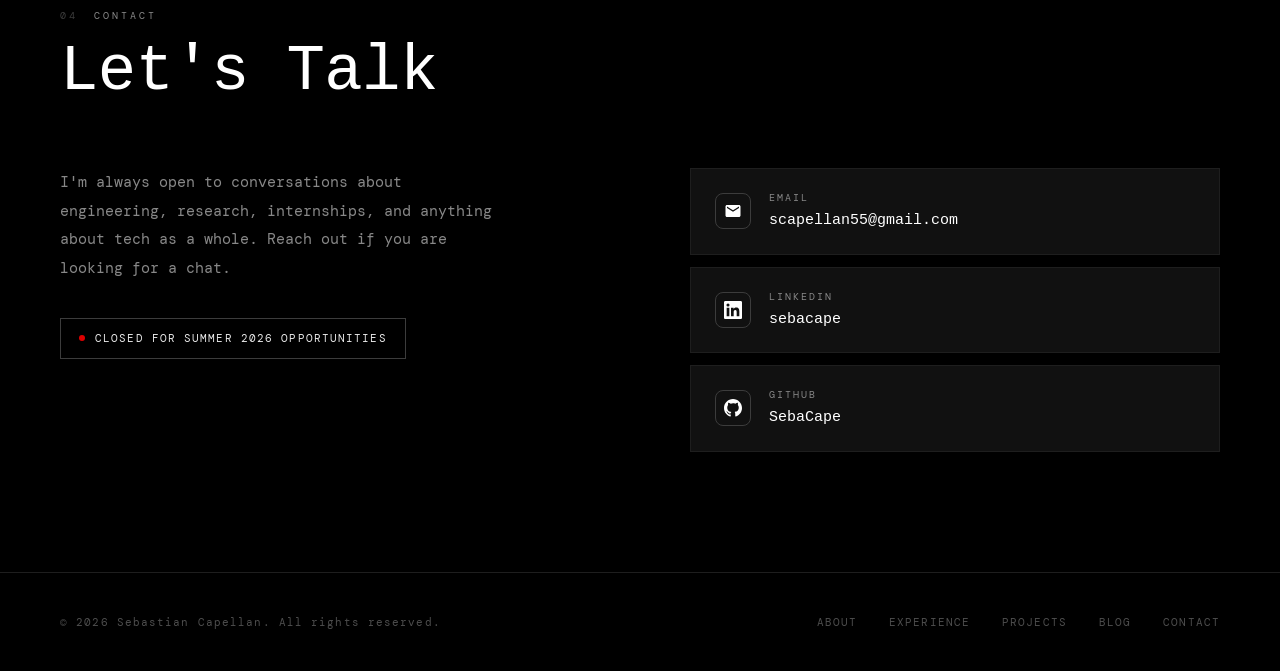
==== commit 0112a42b: "Create new blog post and update website regarding backtesting engine project" ====
--- a/index.html
+++ b/index.html
@@ -220,8 +220,8 @@
           <img src="./Assets/sebafinc.png" alt="Backtesting Engine"/>
         </div>
         <div class="project-info">
-          <h3 class="project-title">Quantitative Backtesting Engine</h3>
-          <p class="project-desc">A Python & DuckDB based backtesting engine for evaluating trading strategies with comprehensive analytics and visualization.</p>
+          <h3 class="project-title">Quantitative Backtesting Engine + Paper Trader</h3>
+          <p class="project-desc">A Python & DuckDB based backtesting engine for evaluating and autonomously executing trading strategies with comprehensive analytics and visualization.</p>
           <div class="project-links">
             <a class="project-link" href="https://github.com/SebaCape/sebafinc" target="_blank">GitHub →</a>
           </div>
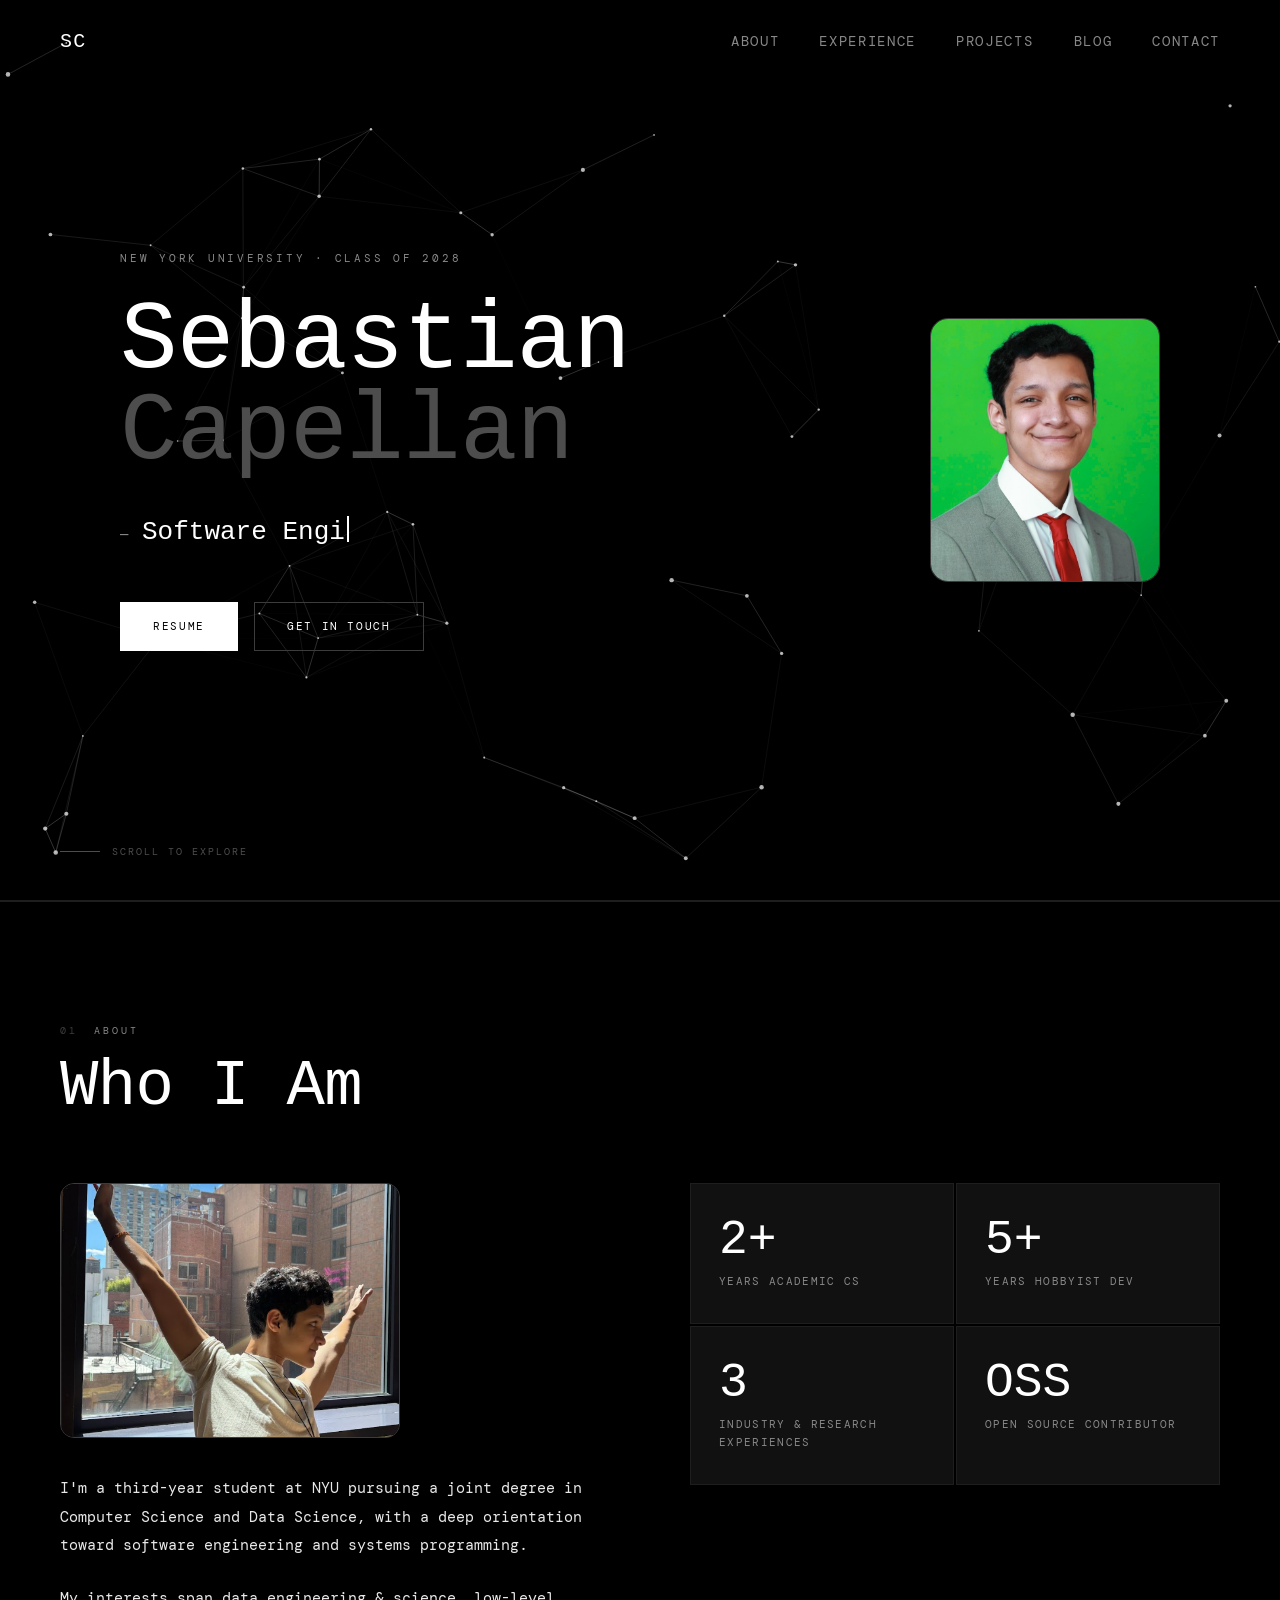
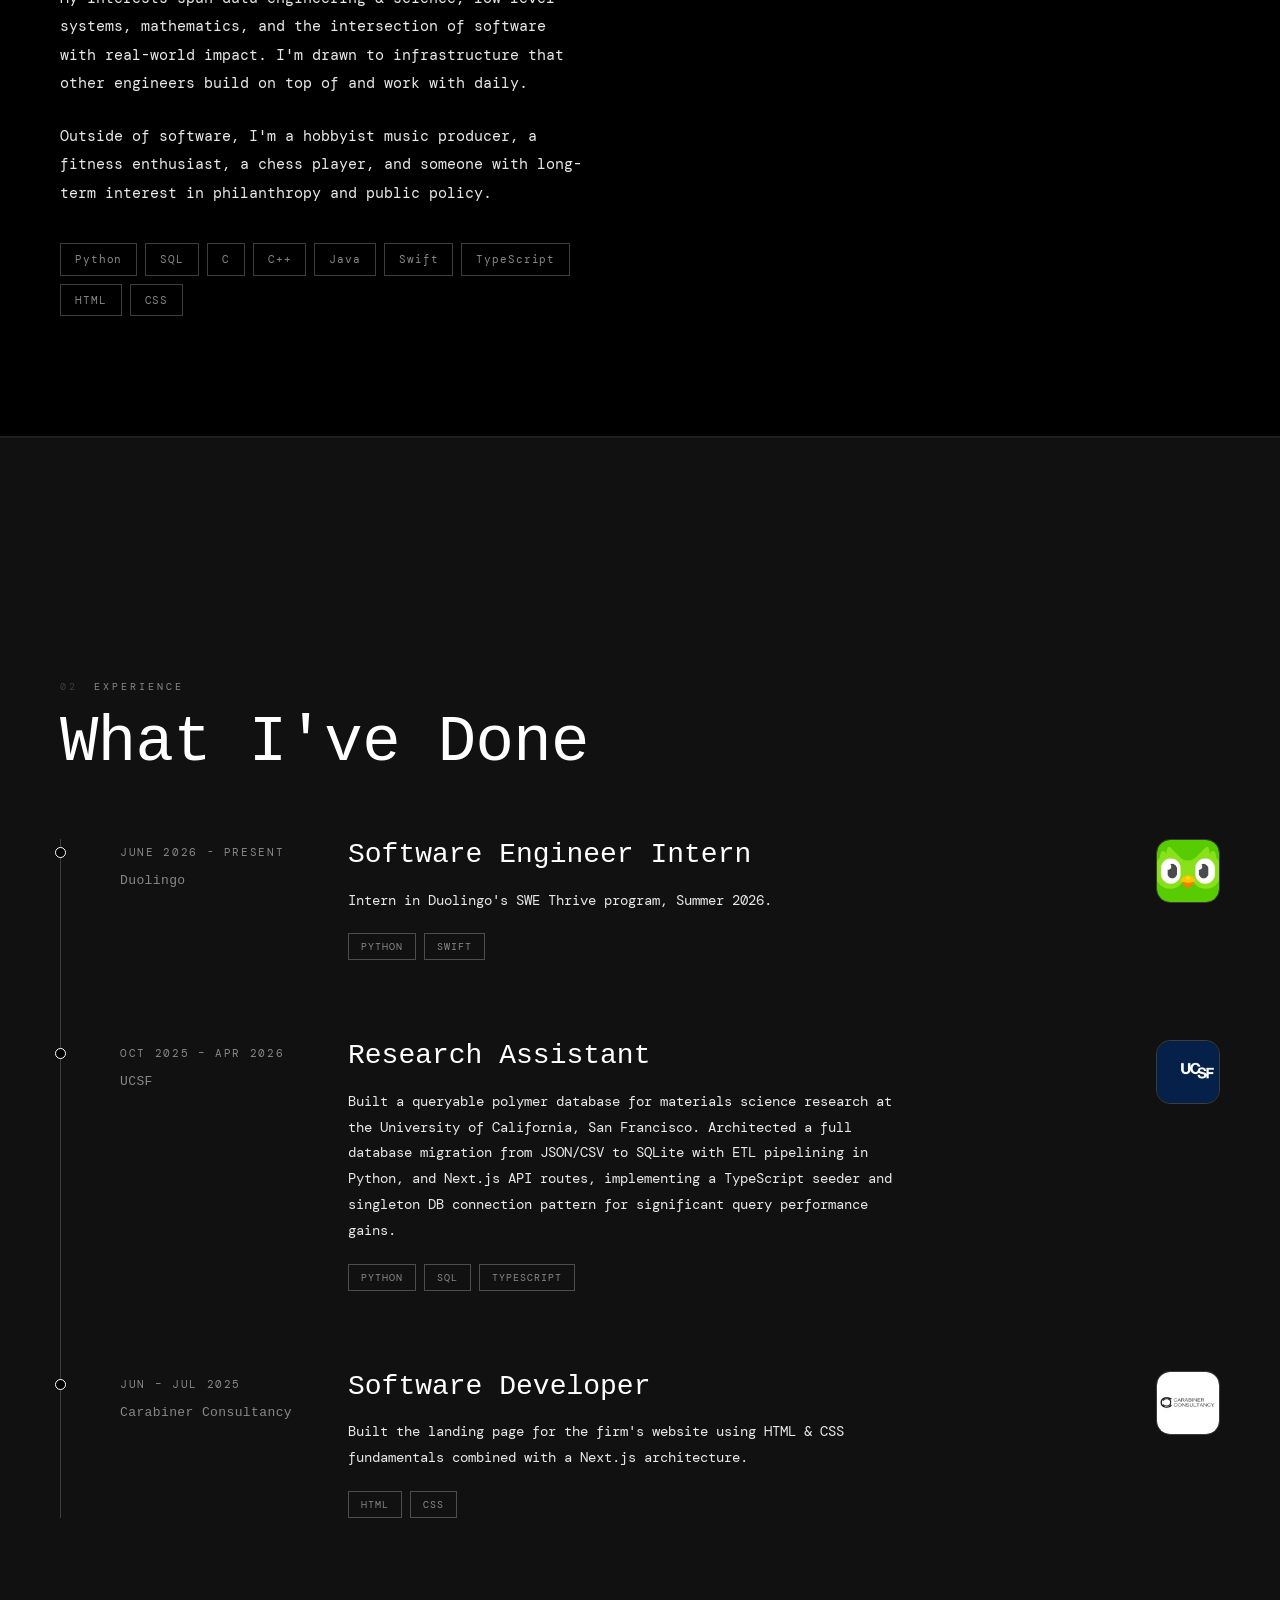
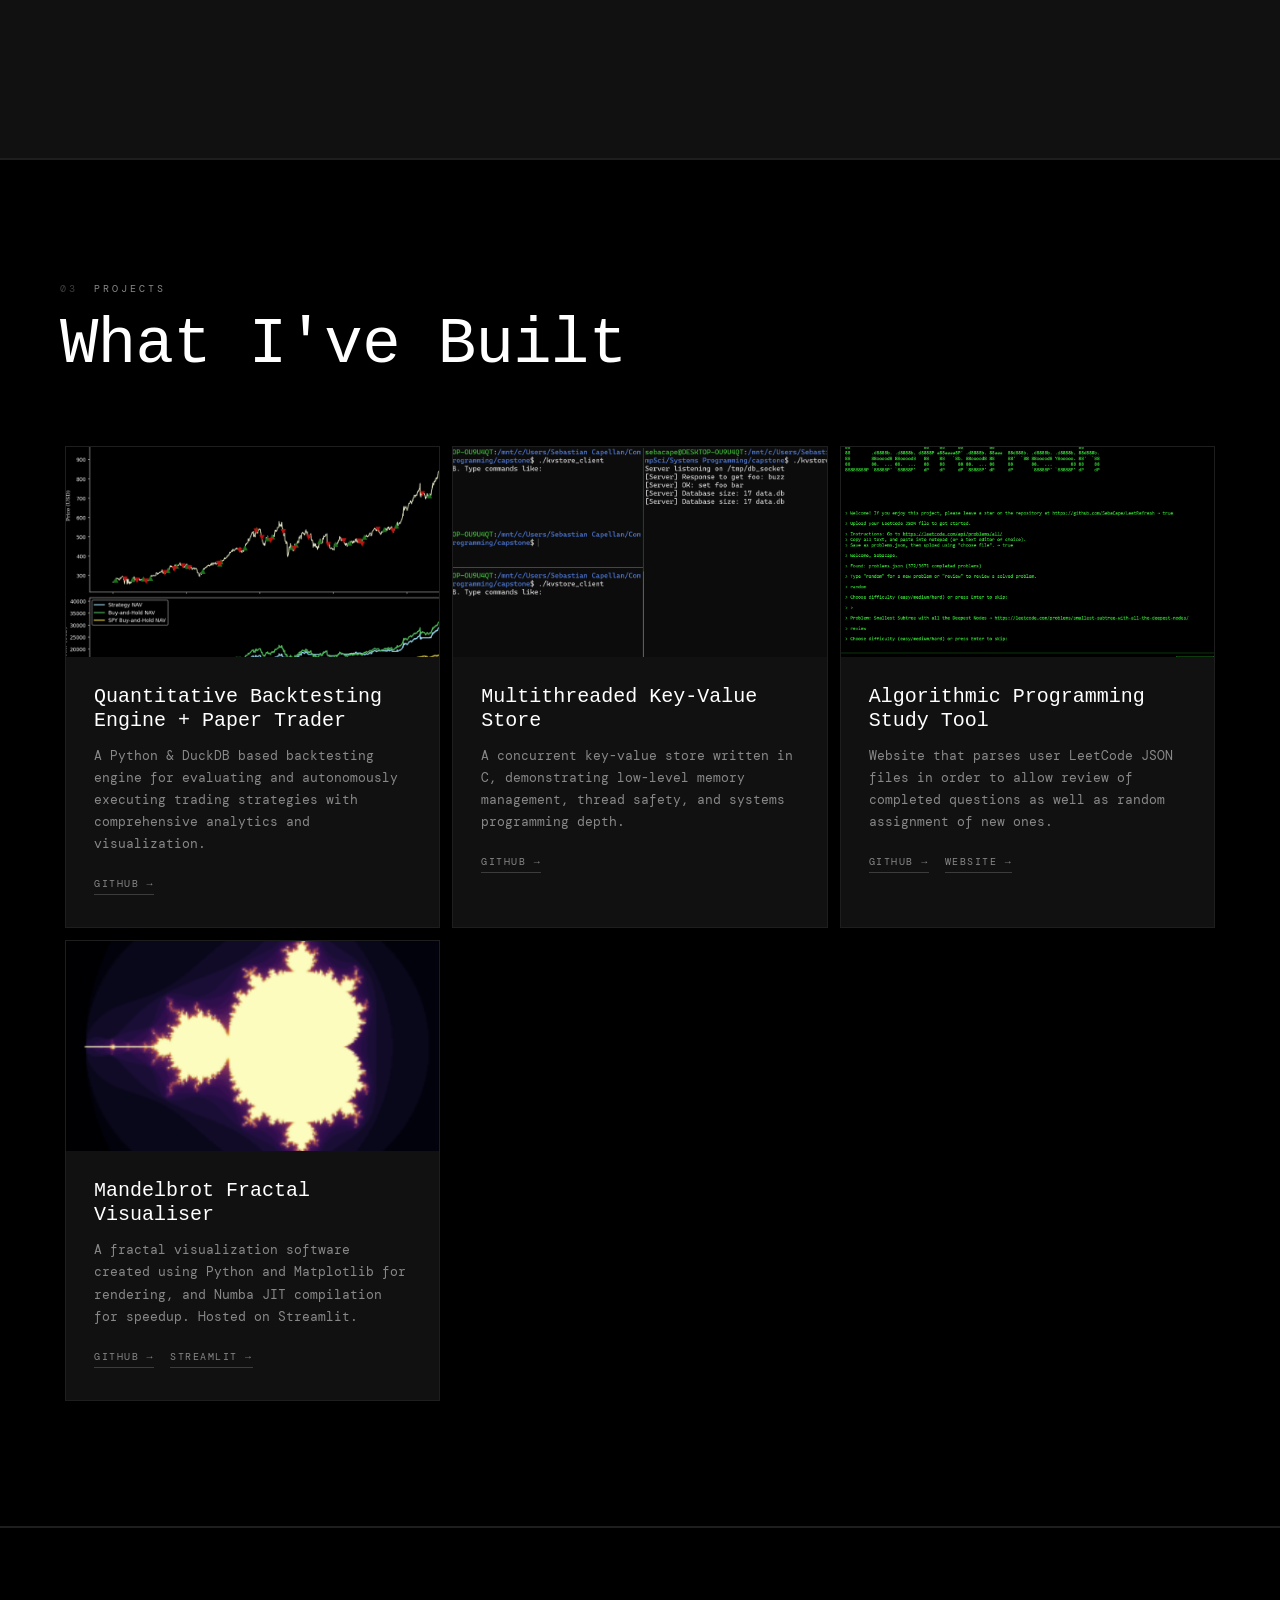
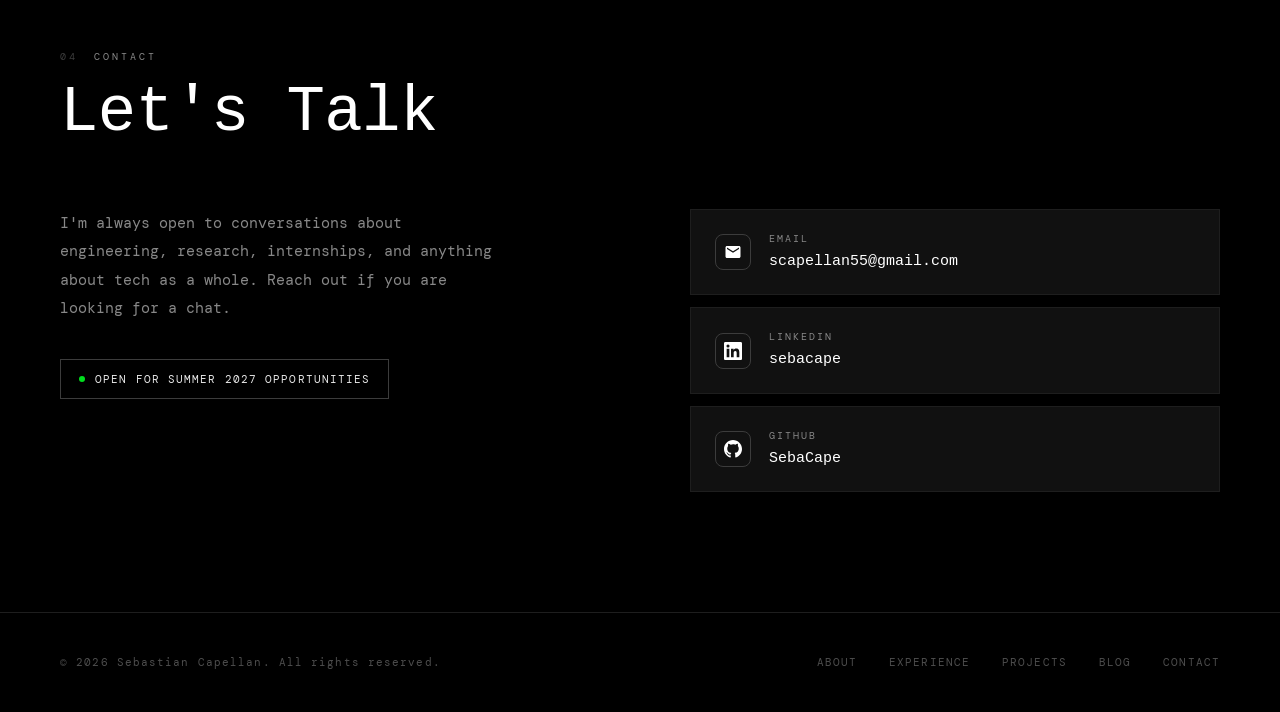
==== commit 5e8cbacb: "Minor website updates (general)" ====
--- a/index.html
+++ b/index.html
@@ -95,12 +95,14 @@
           <p>Outside of software, I'm a hobbyist music producer, a fitness enthusiast, a chess player, and someone with long-term interest in philanthropy and public policy.</p>
           <div class="skill-tags">
             <span class="skill-tag">Python</span>
+            <span class="skill-tag">SQL</span>
             <span class="skill-tag">C</span>
+            <span class="skill-tag">C++</span>
             <span class="skill-tag">Java</span>
+            <span class="skill-tag">Swift</span>
             <span class="skill-tag">TypeScript</span>
             <span class="skill-tag">HTML</span>
             <span class="skill-tag">CSS</span>
-            <span class="skill-tag">SQL</span>
           </div>
         </div>
       </div>
@@ -140,17 +142,18 @@
         <div class="timeline-item">
           <div class="timeline-dot"></div>
           <div class="timeline-meta">
-            <div class="timeline-date">Summer 2026</div>
+            <div class="timeline-date">June 2026 - Present</div>
             <div class="timeline-company">Duolingo</div>
           </div>
           <div class="timeline-body">
             <div class="timeline-role">
               Software Engineer Intern
-              <span class="timeline-role-badge">(Incoming)</span>
+             <!-- <span class="timeline-role-badge">(Incoming)</span> | use for next incoming role-->
             </div>
-            <p class="timeline-desc">Incoming intern in Duolingo's SWE Thrive program, Summer 2026.</p>
+            <p class="timeline-desc">Intern in Duolingo's SWE Thrive program, Summer 2026.</p>
             <div class="timeline-tags">
-              <span class="timeline-tag">TBD</span>
+              <span class="timeline-tag">Python</span>
+              <span class="timeline-tag">Swift</span>
             </div>
           </div>
           <!--
@@ -284,7 +287,7 @@
         <p class="contact-intro">I'm always open to conversations about engineering, research, internships, and anything about tech as a whole. Reach out if you are looking for a chat.</p>
         <div class="availability-badge">
           <span class="badge-dot"></span>
-          Closed for Summer 2026 opportunities
+          Open for Summer 2027 opportunities
         </div>
       </div>
 
--- a/css/main.css
+++ b/css/main.css
@@ -257,7 +257,7 @@
 }
 .badge-dot {
   width: 6px; height: 6px;
-  background: #de0000; border-radius: 50%;
+  background: #00de1e; border-radius: 50%;
 }
 
 /* contact buttons */
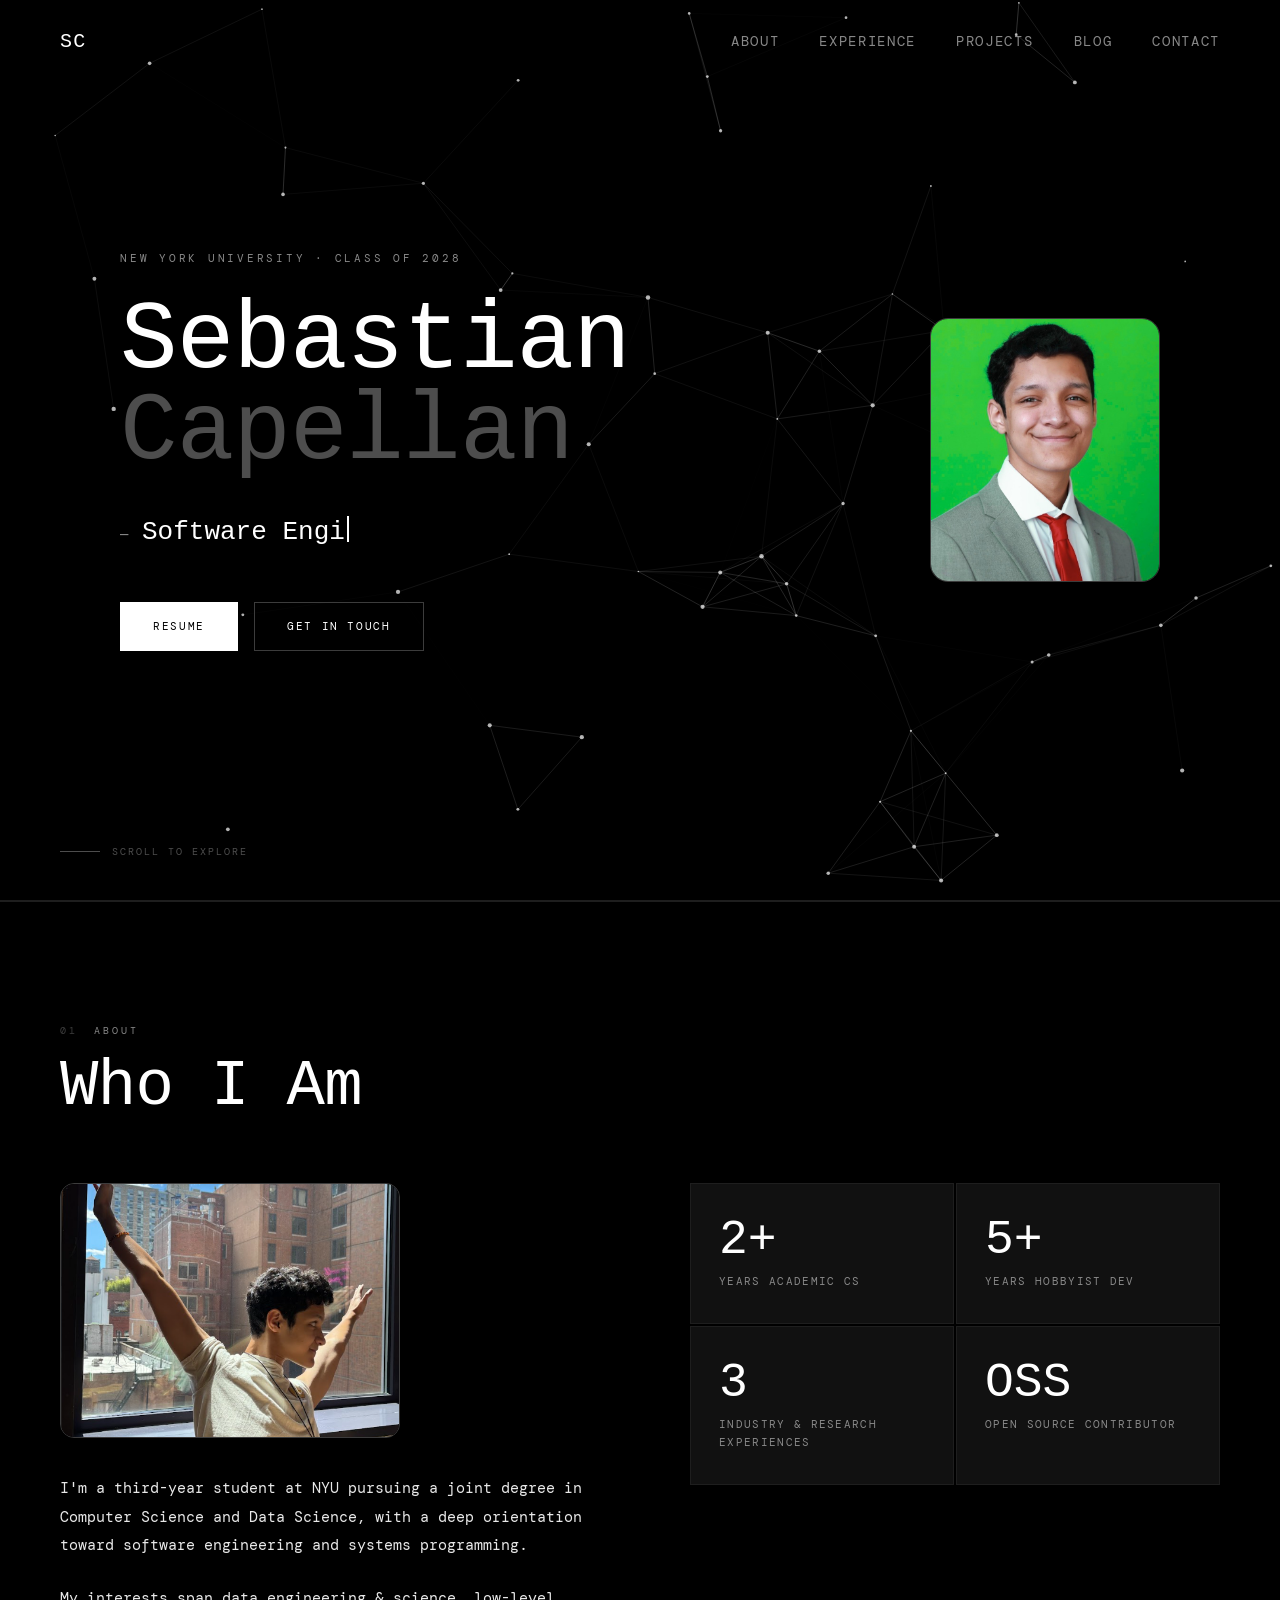
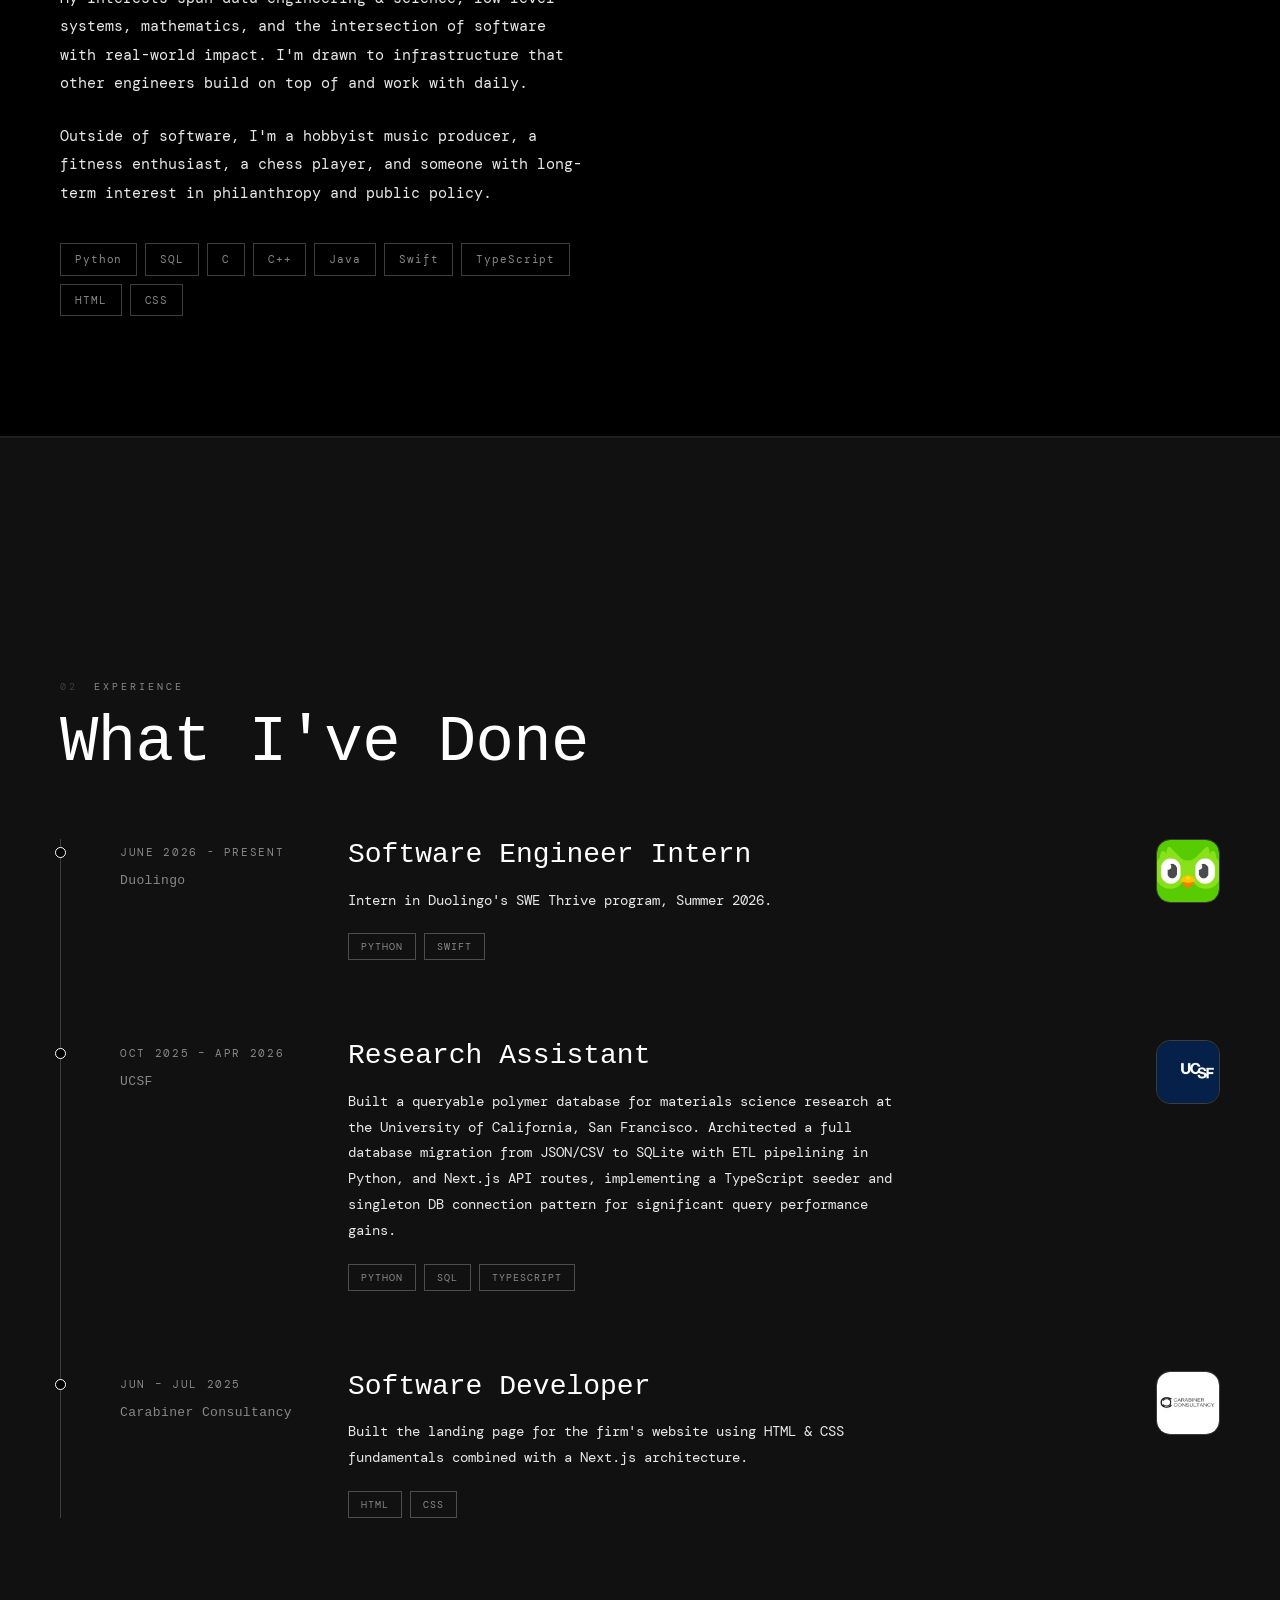
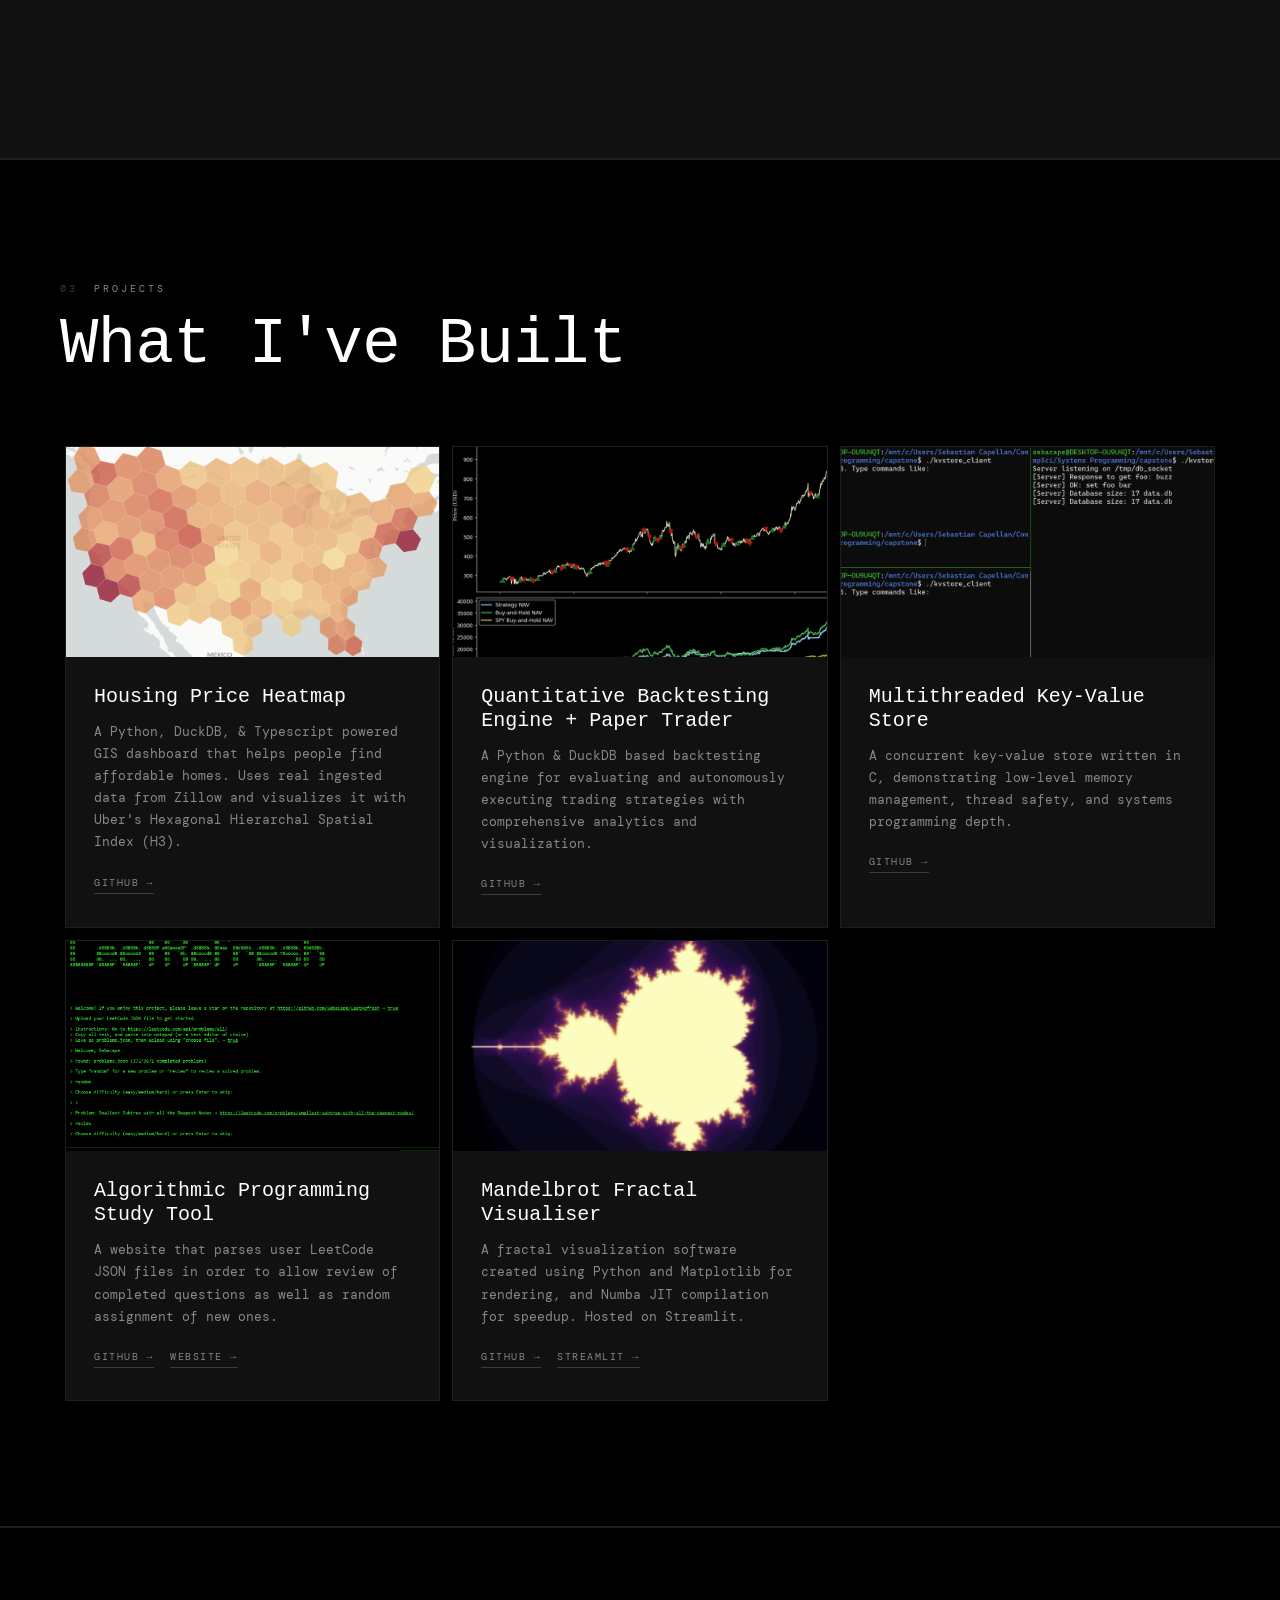
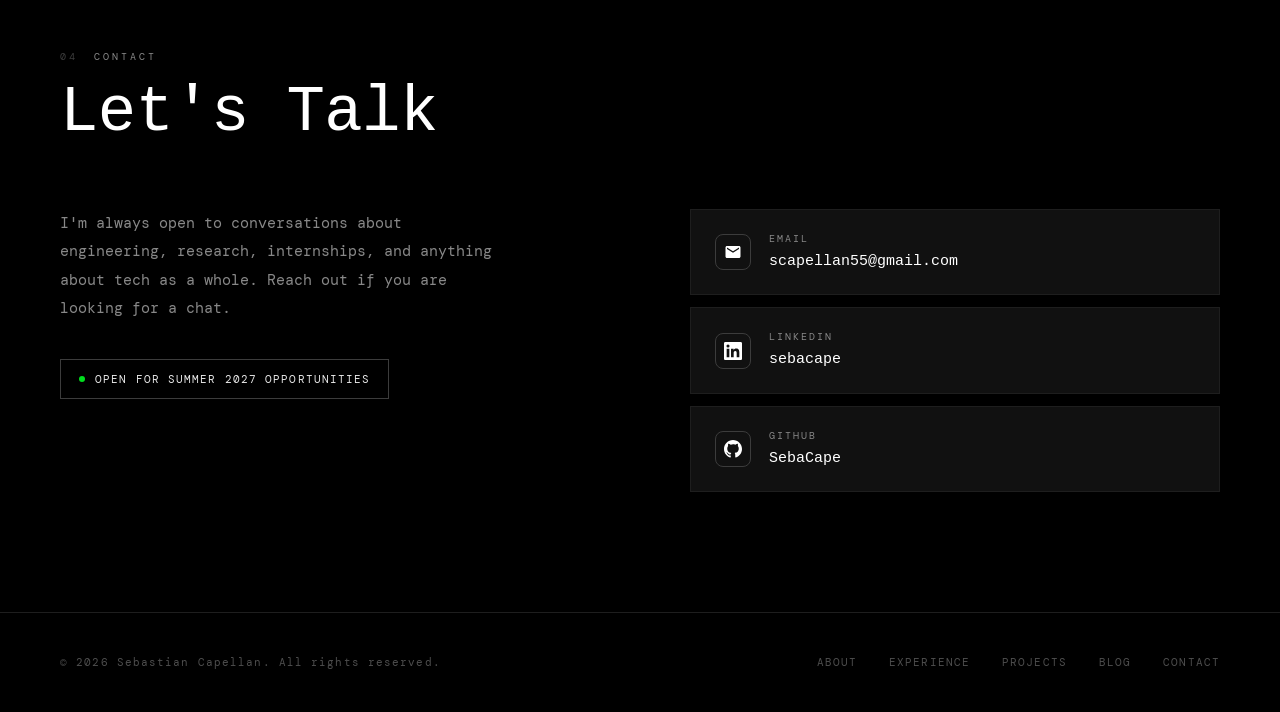
==== commit 17deaa54: "Added new project for hexhousing" ====
--- a/index.html
+++ b/index.html
@@ -220,6 +220,19 @@
 
       <div class="project-card">
         <div class="project-img-wrap">
+          <img src="./Assets/hexhousing.png" alt="Backtesting Engine"/>
+        </div>
+        <div class="project-info">
+          <h3 class="project-title">Housing Price Heatmap</h3>
+          <p class="project-desc">A Python, DuckDB, & Typescript powered GIS dashboard that helps people find affordable homes. Uses real ingested data from Zillow and visualizes it with Uber's Hexagonal Hierarchal Spatial Index (H3).</p>
+          <div class="project-links">
+            <a class="project-link" href="https://github.com/SebaCape/sebafinc" target="_blank">GitHub →</a>
+          </div>
+        </div>
+      </div>
+
+      <div class="project-card">
+        <div class="project-img-wrap">
           <img src="./Assets/sebafinc.png" alt="Backtesting Engine"/>
         </div>
         <div class="project-info">
@@ -250,7 +263,7 @@
         </div>
         <div class="project-info">
           <h3 class="project-title">Algorithmic Programming Study Tool</h3>
-          <p class="project-desc">Website that parses user LeetCode JSON files in order to allow review of completed questions as well as random assignment of new ones.</p>
+          <p class="project-desc">A website that parses user LeetCode JSON files in order to allow review of completed questions as well as random assignment of new ones.</p>
           <div class="project-links">
             <a class="project-link" href="https://github.com/SebaCape/LeetRefresh" target="_blank">GitHub →</a>
             <a class="project-link" href="https://leetrefresh.onrender.com" target="_blank">Website →</a>
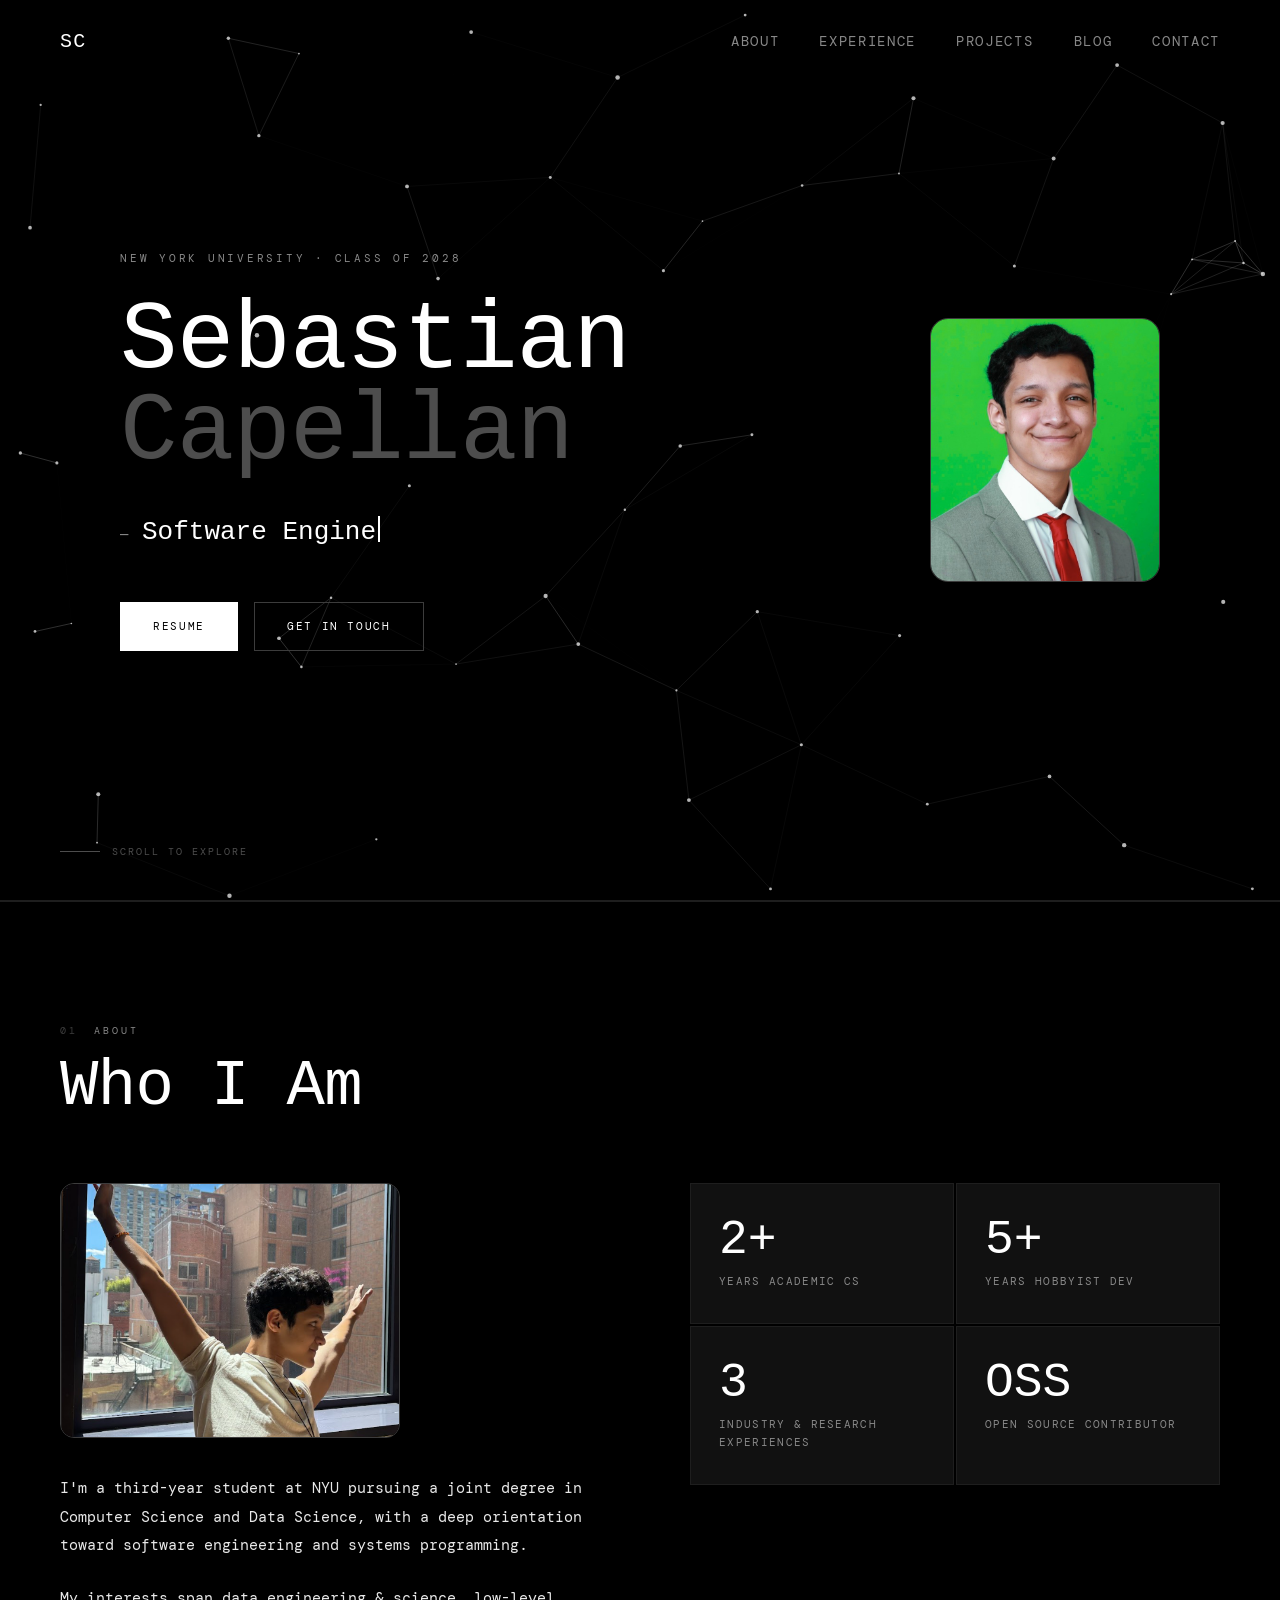
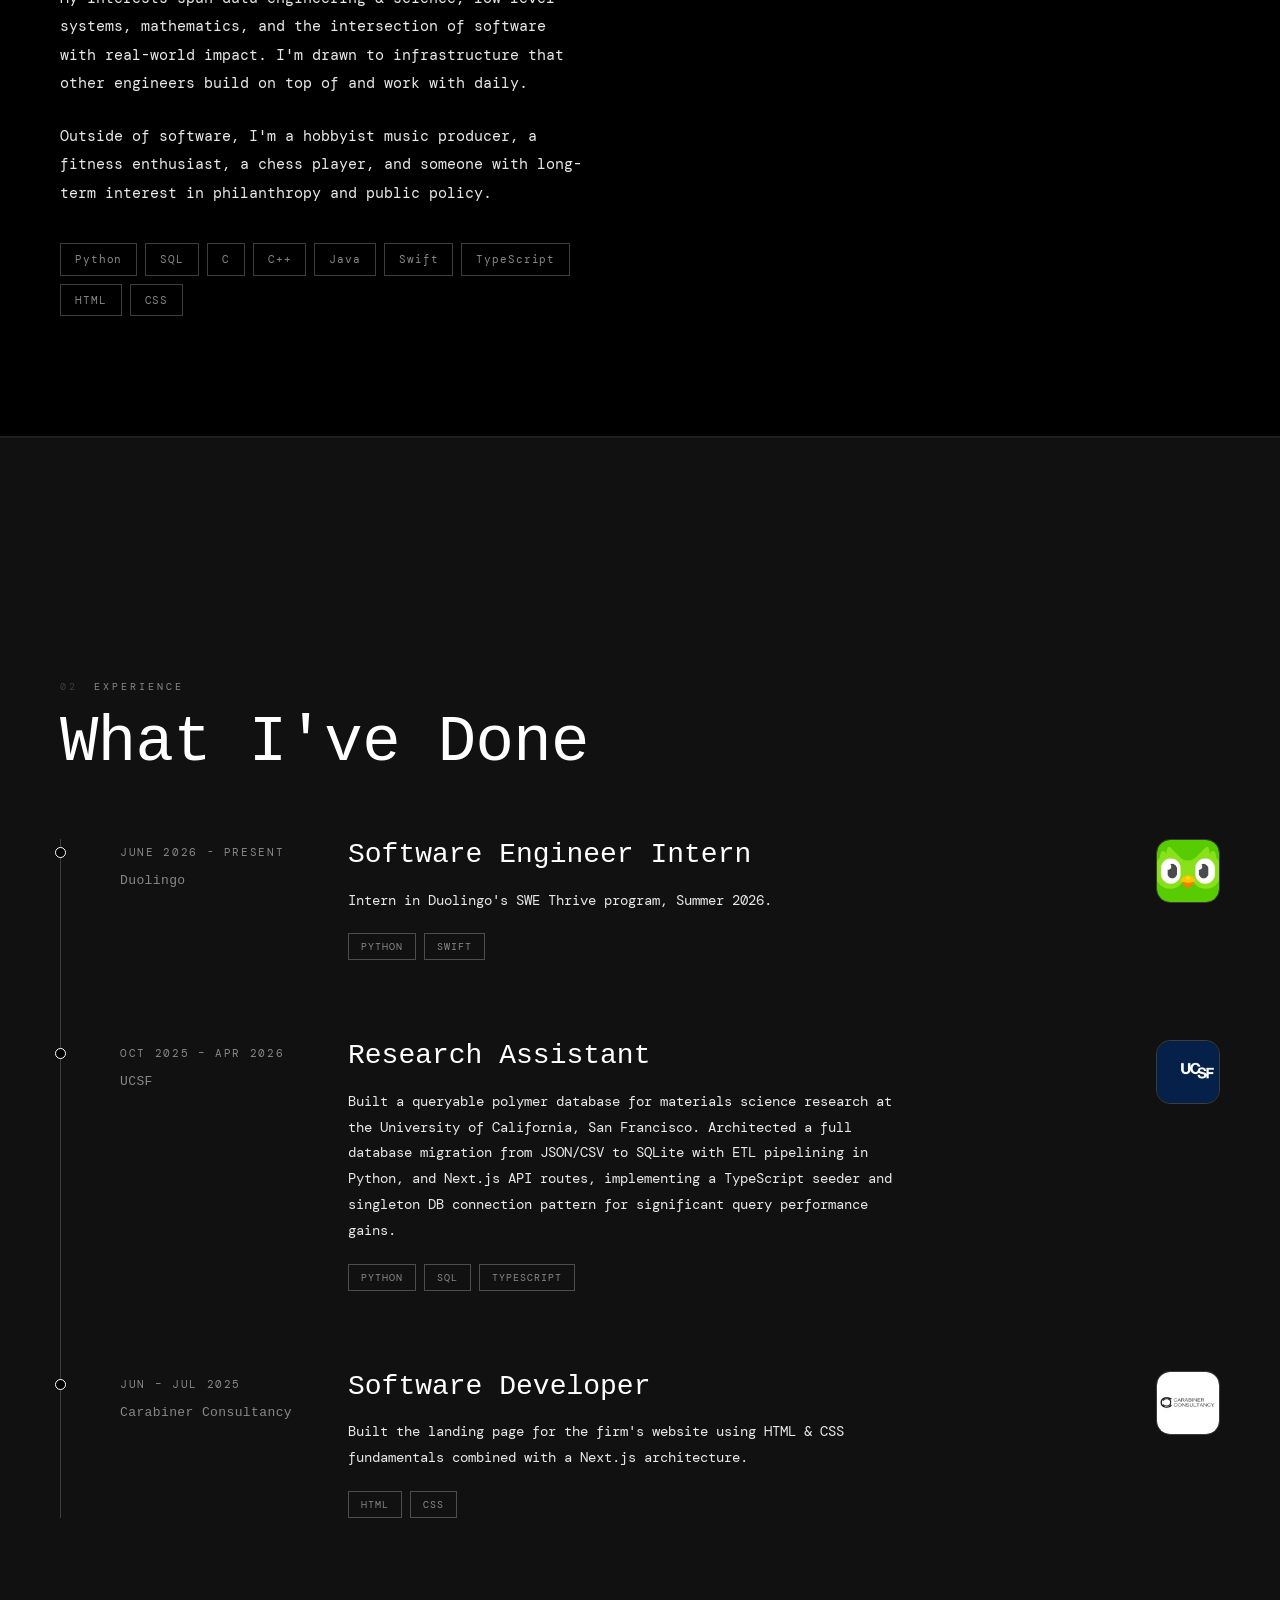
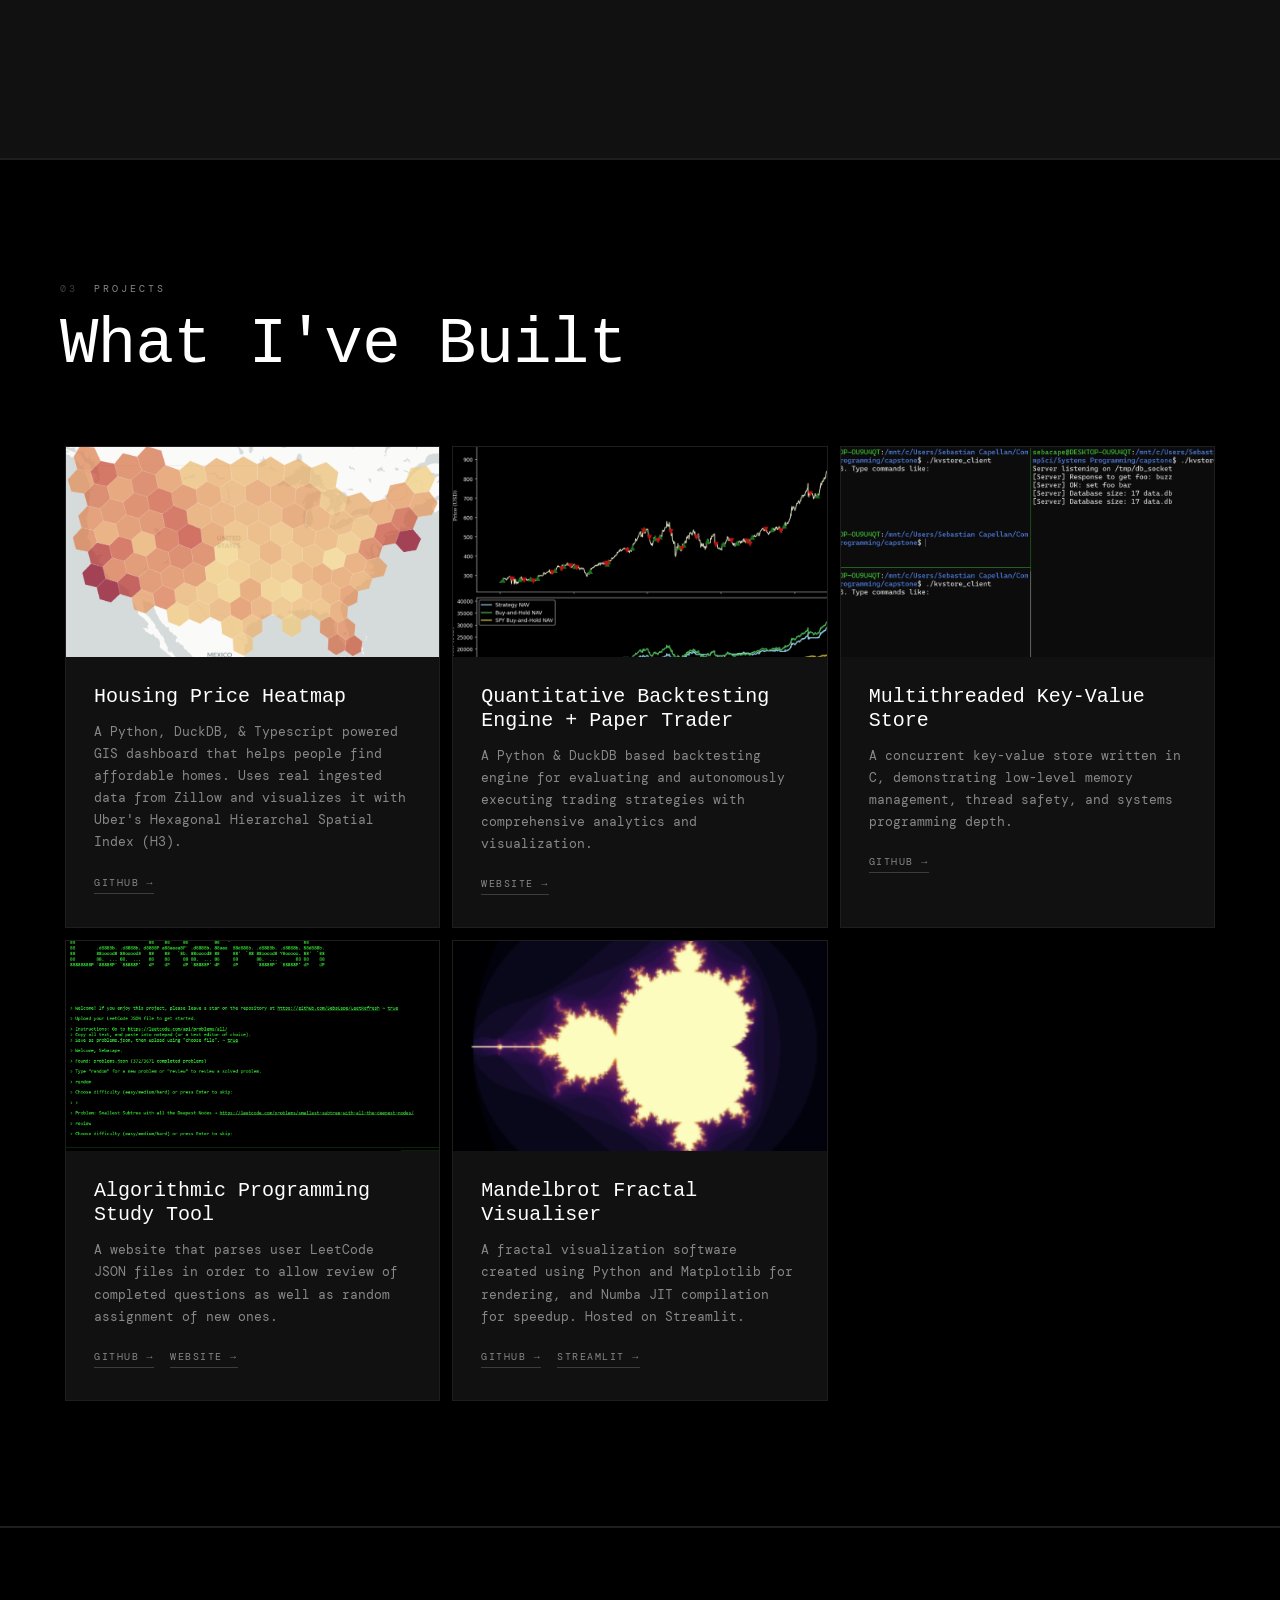
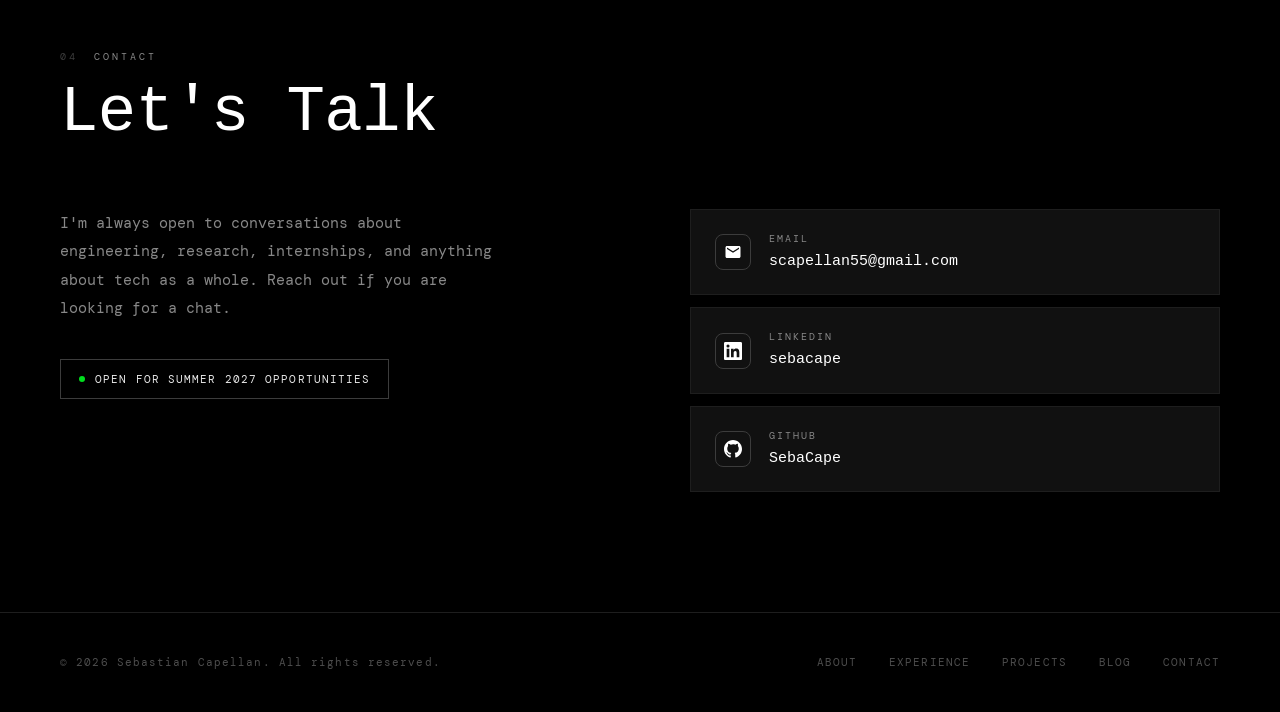
==== commit 3949cb49: "Updated link for hexhousing to be accurate" ====
--- a/index.html
+++ b/index.html
@@ -239,7 +239,7 @@
           <h3 class="project-title">Quantitative Backtesting Engine + Paper Trader</h3>
           <p class="project-desc">A Python & DuckDB based backtesting engine for evaluating and autonomously executing trading strategies with comprehensive analytics and visualization.</p>
           <div class="project-links">
-            <a class="project-link" href="https://github.com/SebaCape/sebafinc" target="_blank">GitHub →</a>
+            <a class="project-link" href="https://hexhousing.com" target="_blank">Website →</a>
           </div>
         </div>
       </div>
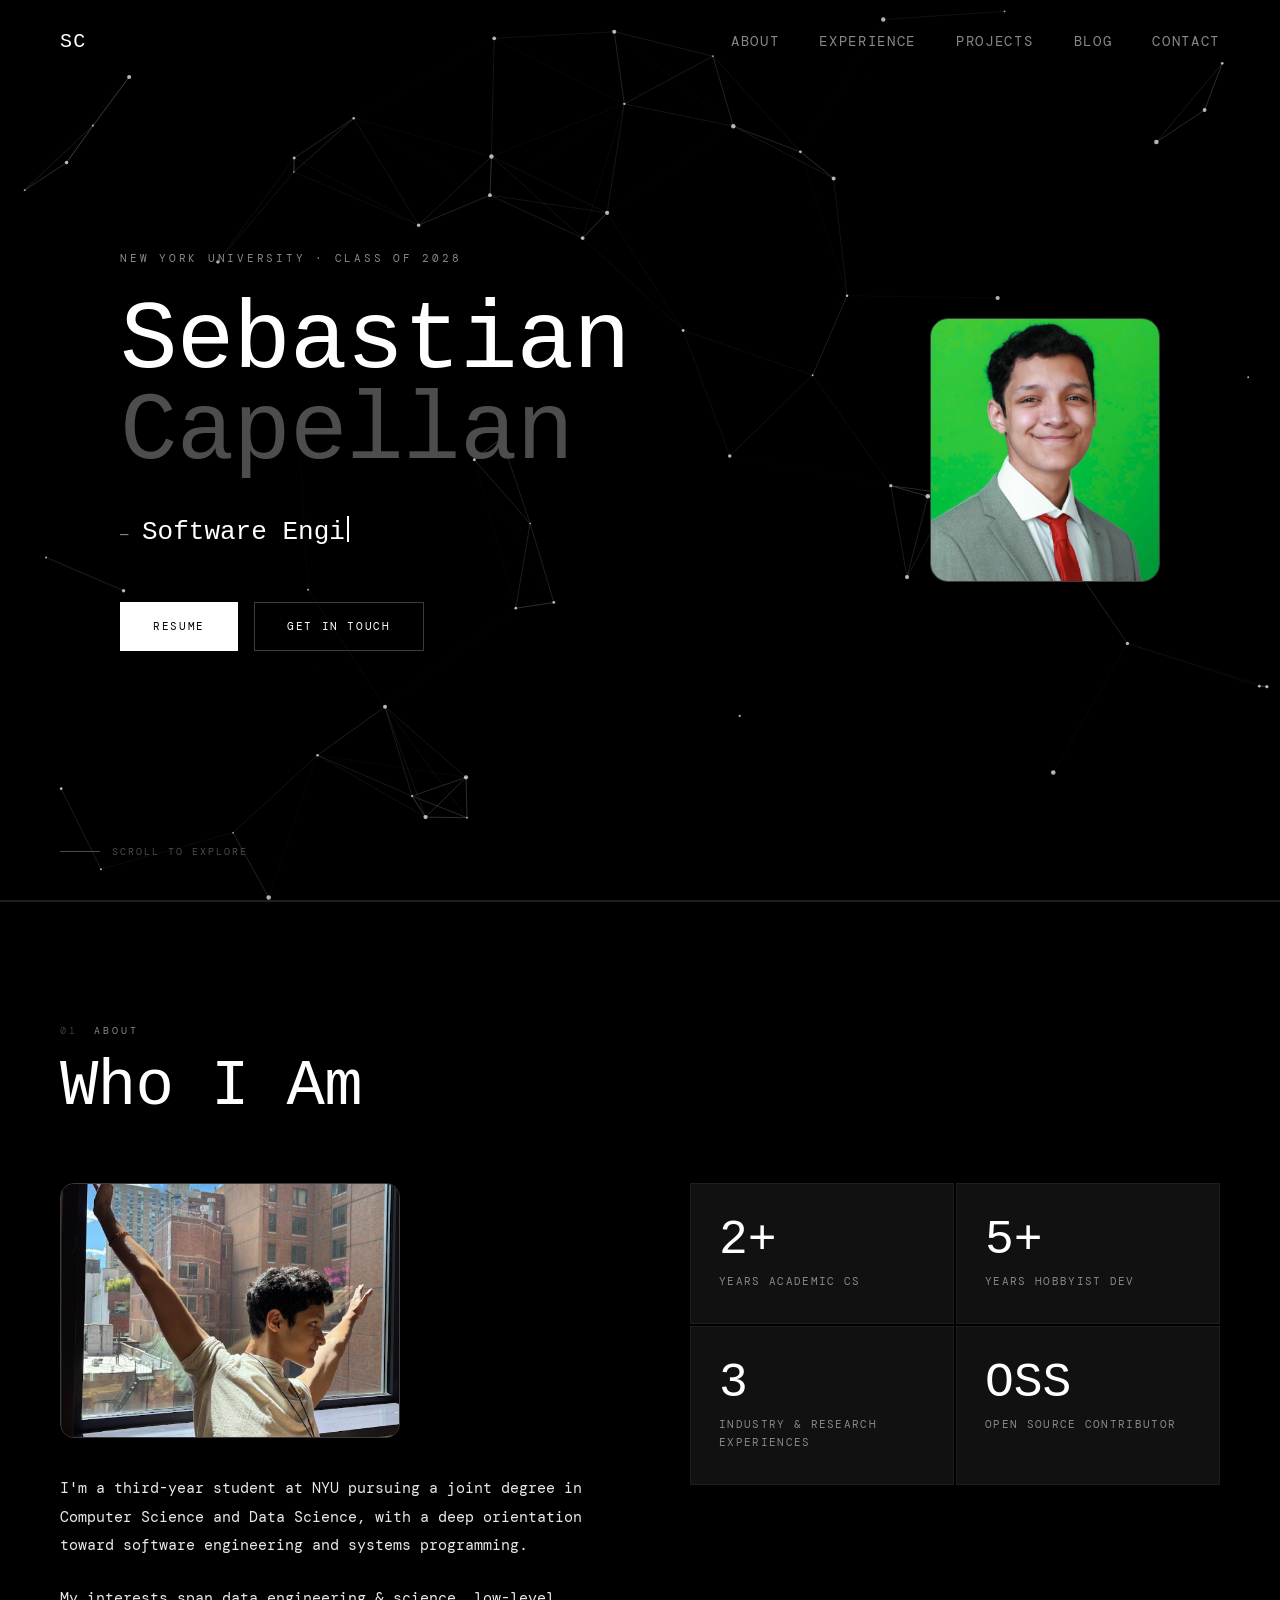
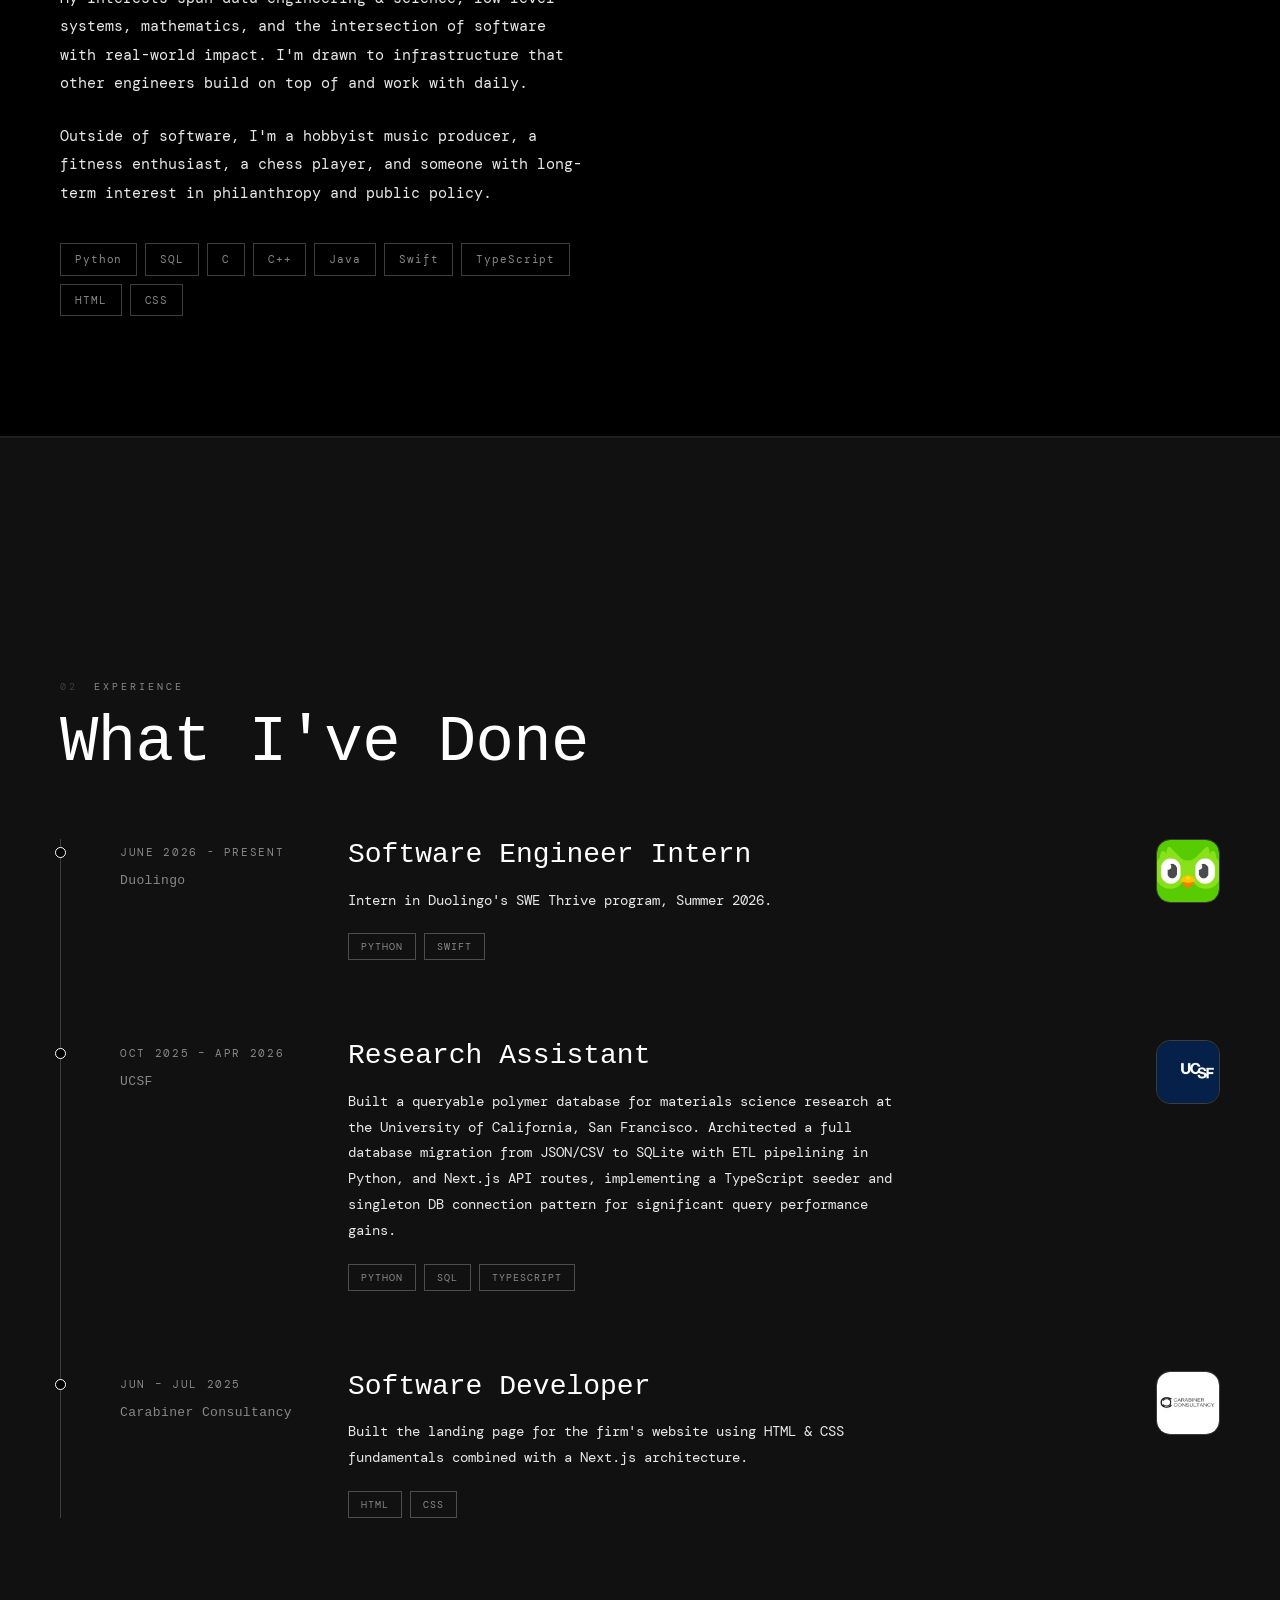
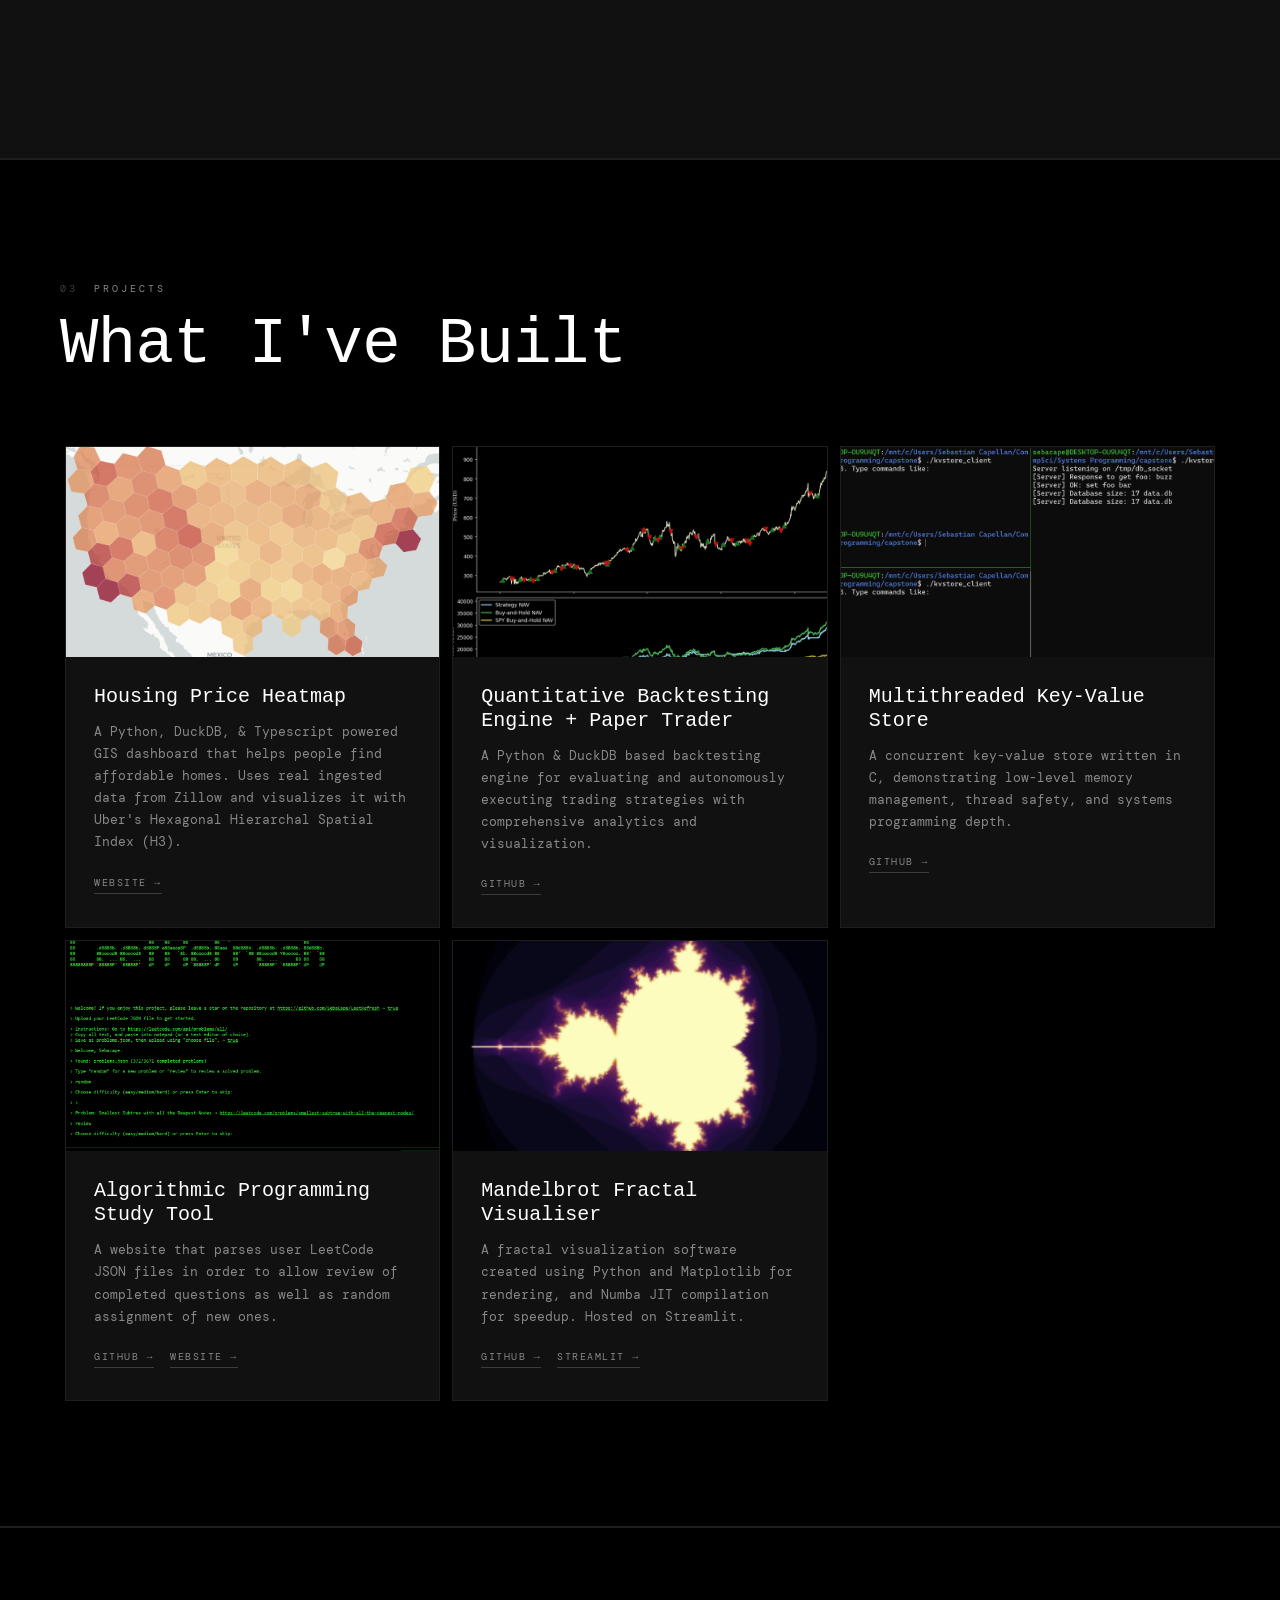
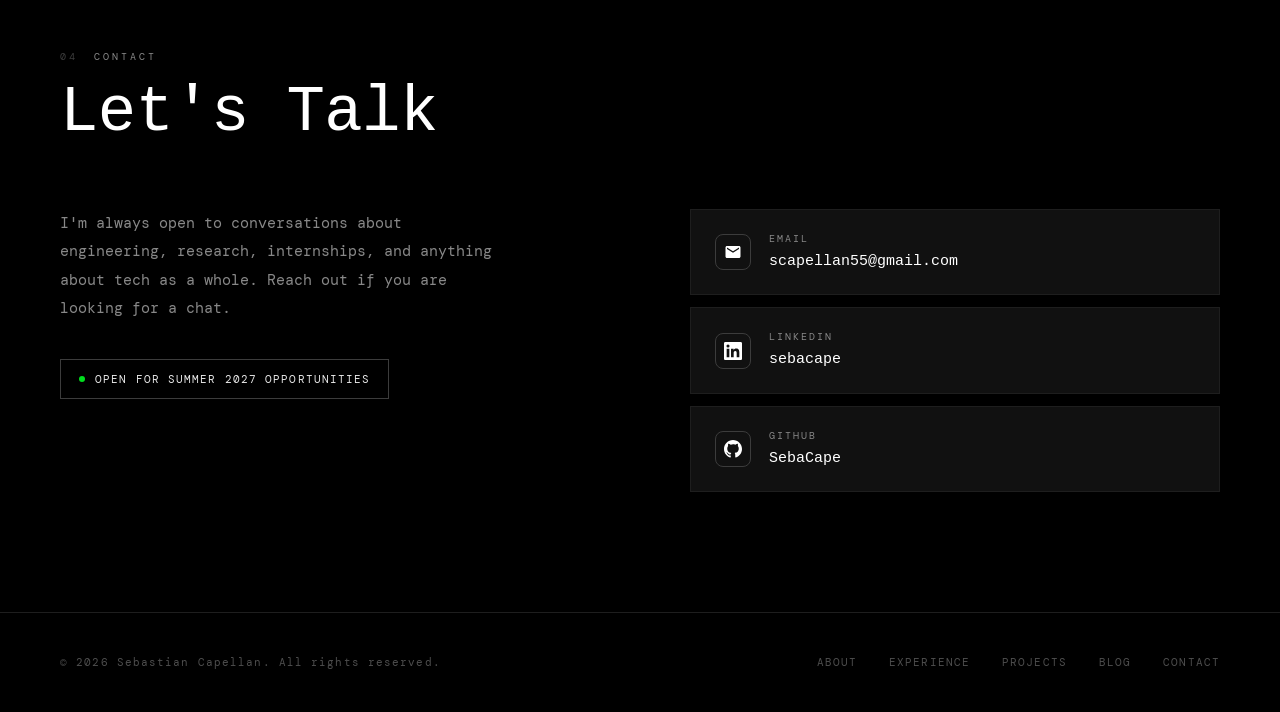
==== commit cb5003e8: "fixed some whoopsies" ====
--- a/index.html
+++ b/index.html
@@ -220,13 +220,13 @@
 
       <div class="project-card">
         <div class="project-img-wrap">
-          <img src="./Assets/hexhousing.png" alt="Backtesting Engine"/>
+          <img src="./Assets/hexhousing.png" alt="Housing Price Heatmap"/>
         </div>
         <div class="project-info">
           <h3 class="project-title">Housing Price Heatmap</h3>
           <p class="project-desc">A Python, DuckDB, & Typescript powered GIS dashboard that helps people find affordable homes. Uses real ingested data from Zillow and visualizes it with Uber's Hexagonal Hierarchal Spatial Index (H3).</p>
           <div class="project-links">
-            <a class="project-link" href="https://github.com/SebaCape/sebafinc" target="_blank">GitHub →</a>
+            <a class="project-link" href="https://hexhousing.com" target="_blank">Website →</a>
           </div>
         </div>
       </div>
@@ -239,7 +239,7 @@
           <h3 class="project-title">Quantitative Backtesting Engine + Paper Trader</h3>
           <p class="project-desc">A Python & DuckDB based backtesting engine for evaluating and autonomously executing trading strategies with comprehensive analytics and visualization.</p>
           <div class="project-links">
-            <a class="project-link" href="https://hexhousing.com" target="_blank">Website →</a>
+            <a class="project-link" href="https://github.com/SebaCape/sebafinc" target="_blank">GitHub →</a>
           </div>
         </div>
       </div>
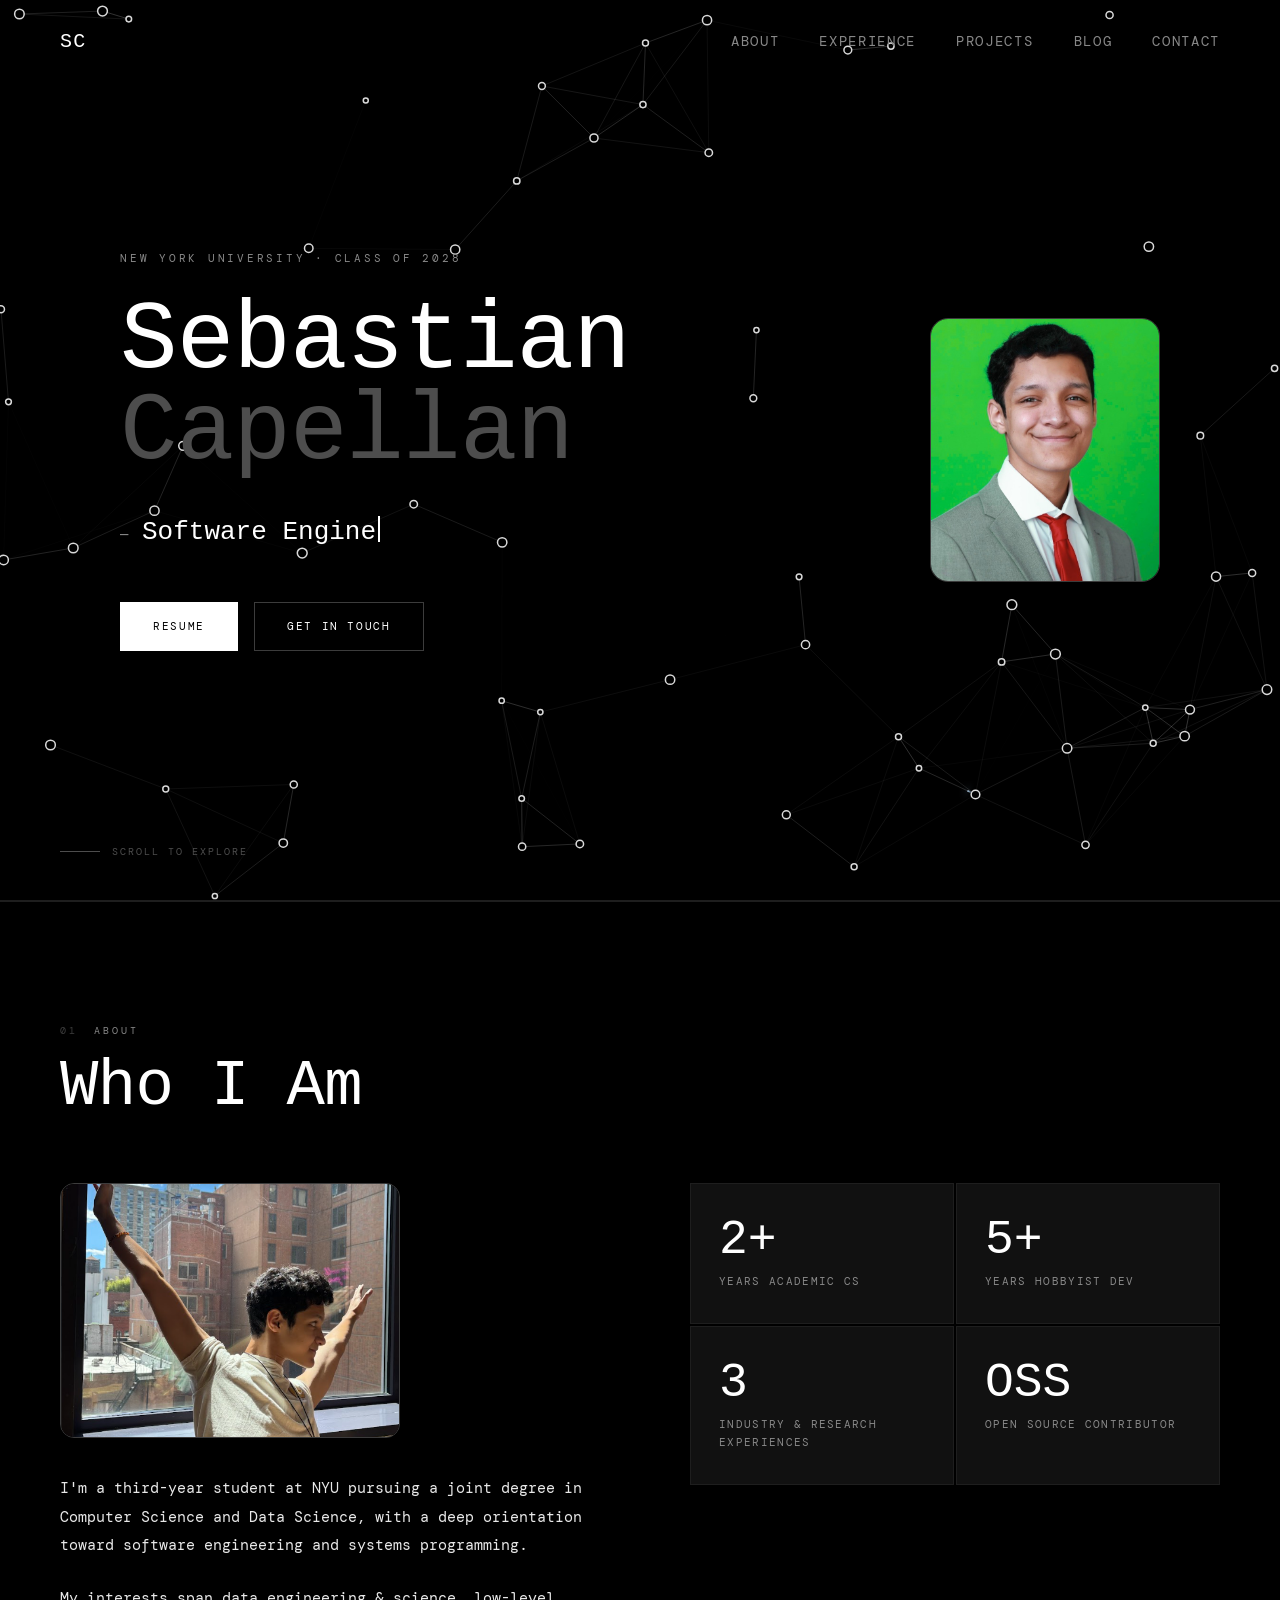
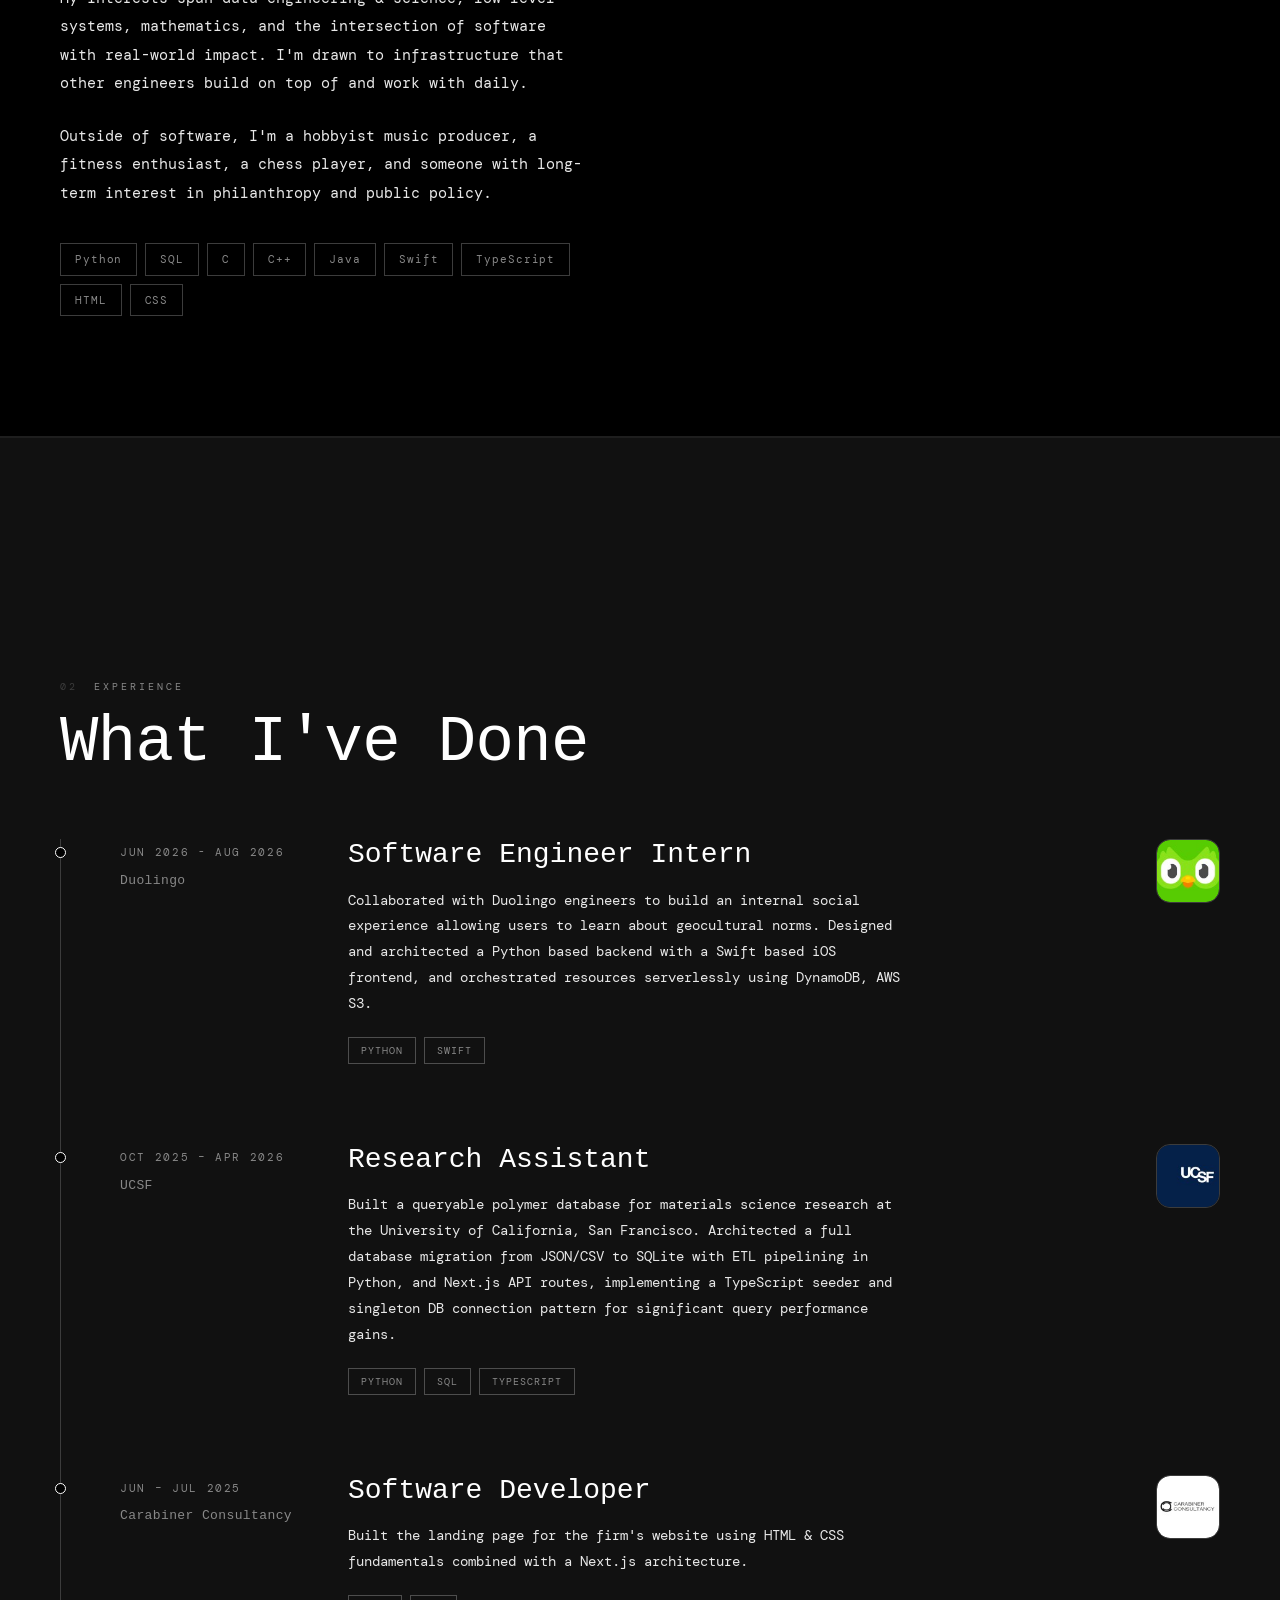
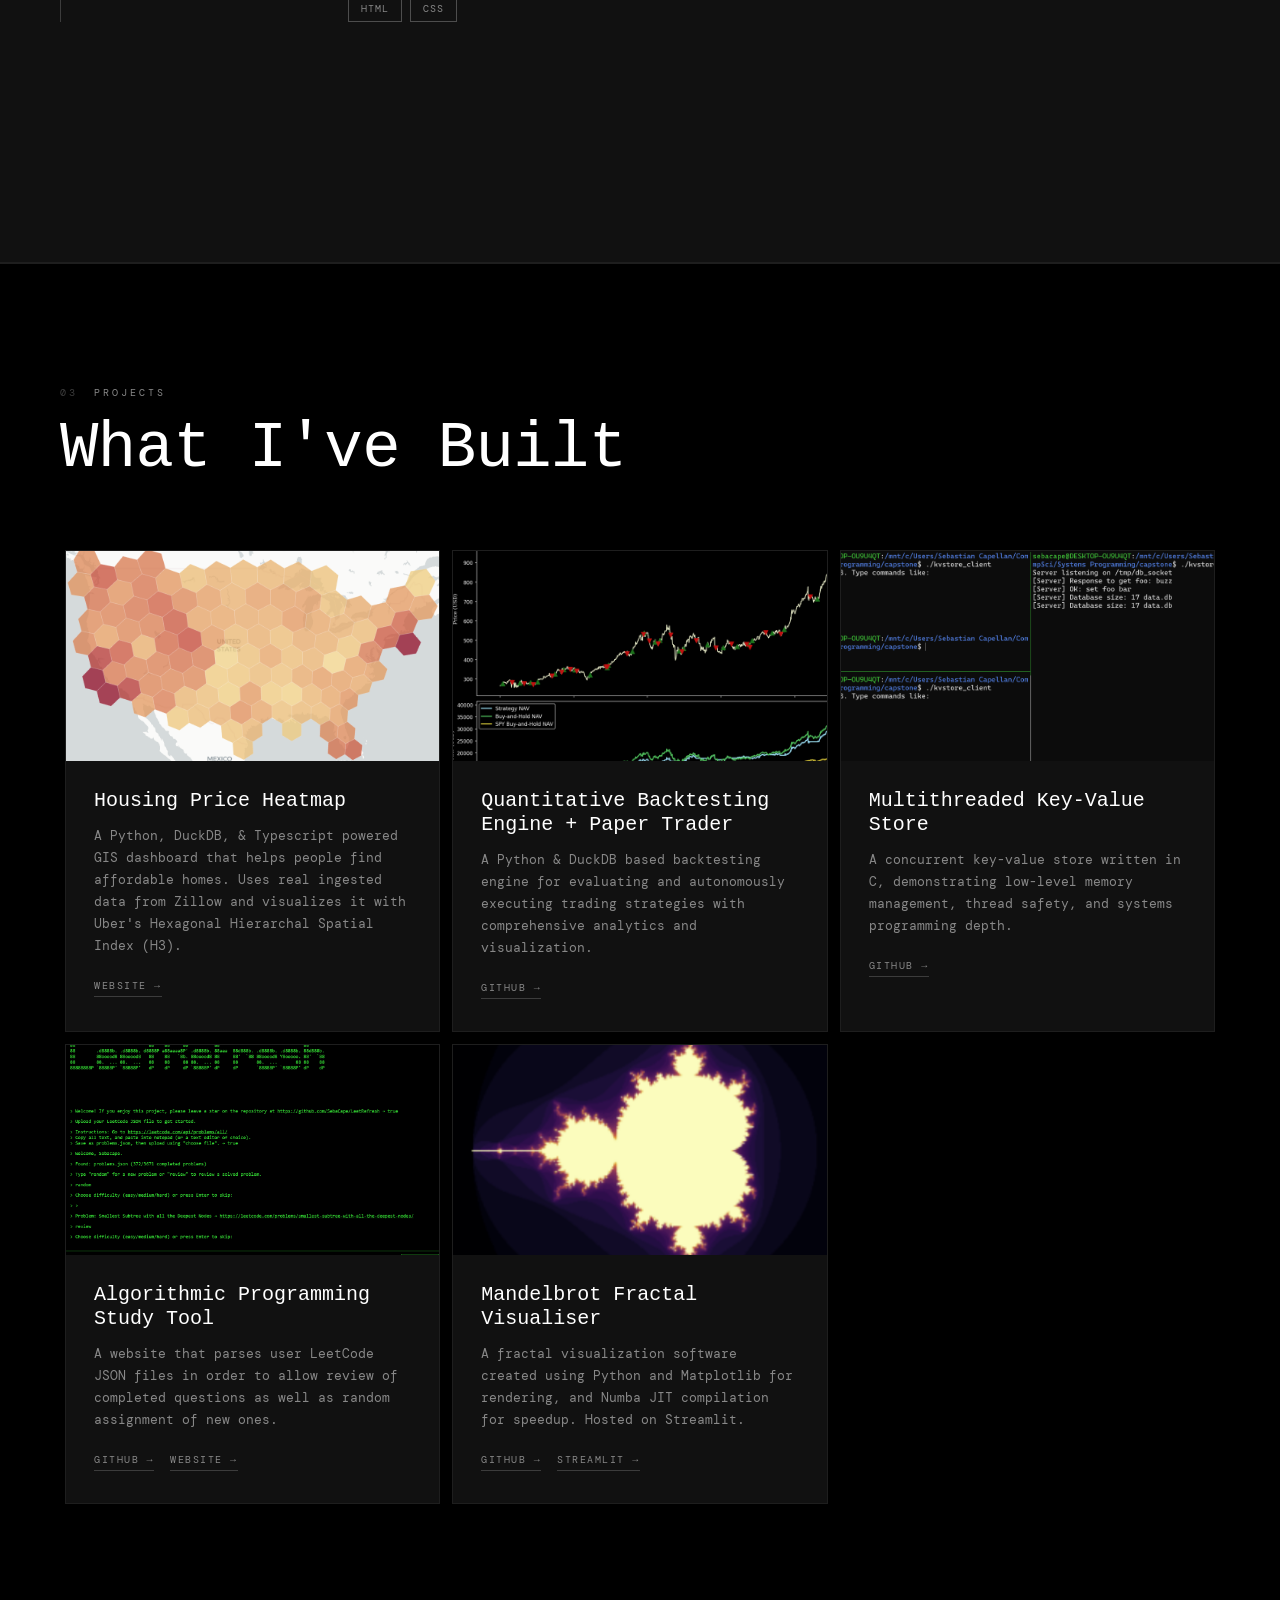
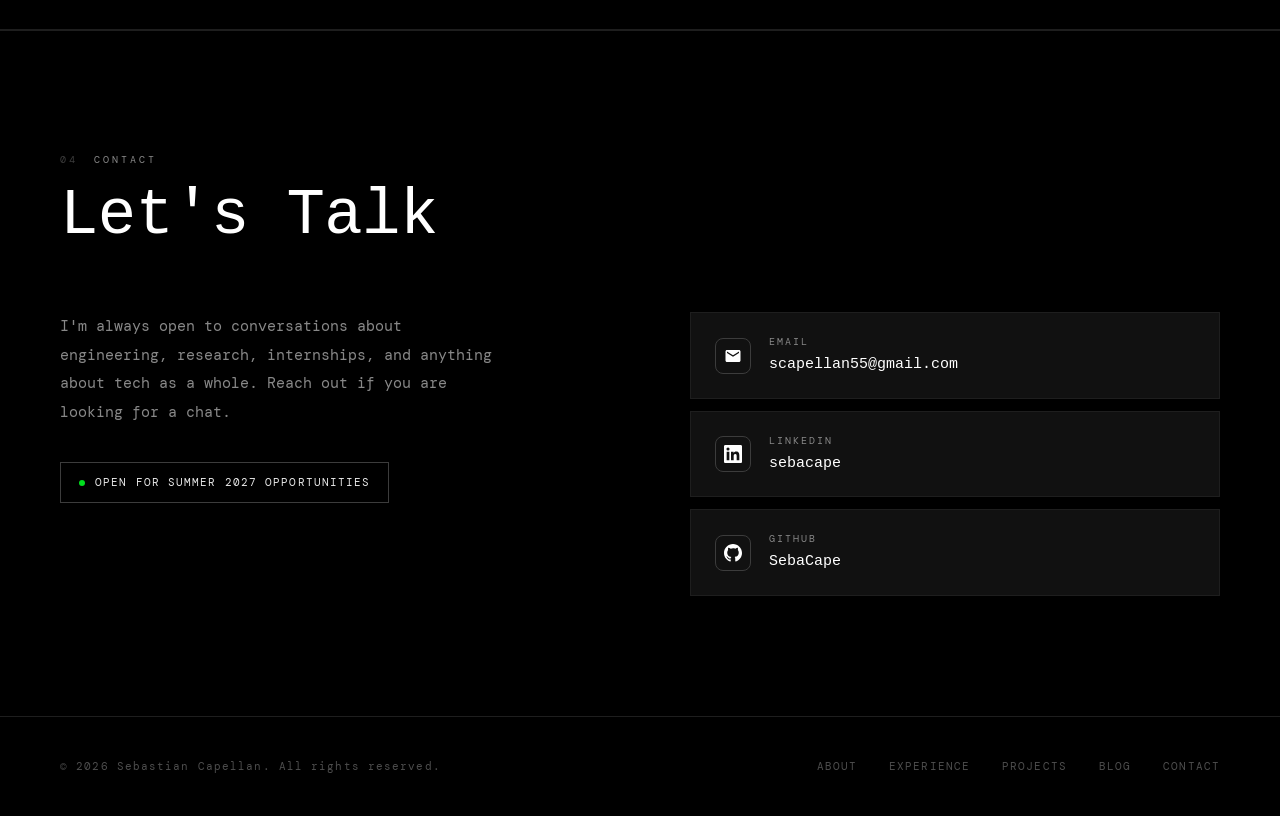
==== commit 7fe22de5: "Updated experience at Duolingo following internship end + resume overhaul." ====
--- a/index.html
+++ b/index.html
@@ -142,7 +142,7 @@
         <div class="timeline-item">
           <div class="timeline-dot"></div>
           <div class="timeline-meta">
-            <div class="timeline-date">June 2026 - Present</div>
+            <div class="timeline-date">Jun 2026 - Aug 2026</div>
             <div class="timeline-company">Duolingo</div>
           </div>
           <div class="timeline-body">
@@ -150,7 +150,7 @@
               Software Engineer Intern
              <!-- <span class="timeline-role-badge">(Incoming)</span> | use for next incoming role-->
             </div>
-            <p class="timeline-desc">Intern in Duolingo's SWE Thrive program, Summer 2026.</p>
+            <p class="timeline-desc">Collaborated with Duolingo engineers to build an internal social experience allowing users to learn about geocultural norms. Designed and architected a Python based backend with a Swift based iOS frontend, and orchestrated resources serverlessly using DynamoDB, AWS S3.</p>
             <div class="timeline-tags">
               <span class="timeline-tag">Python</span>
               <span class="timeline-tag">Swift</span>
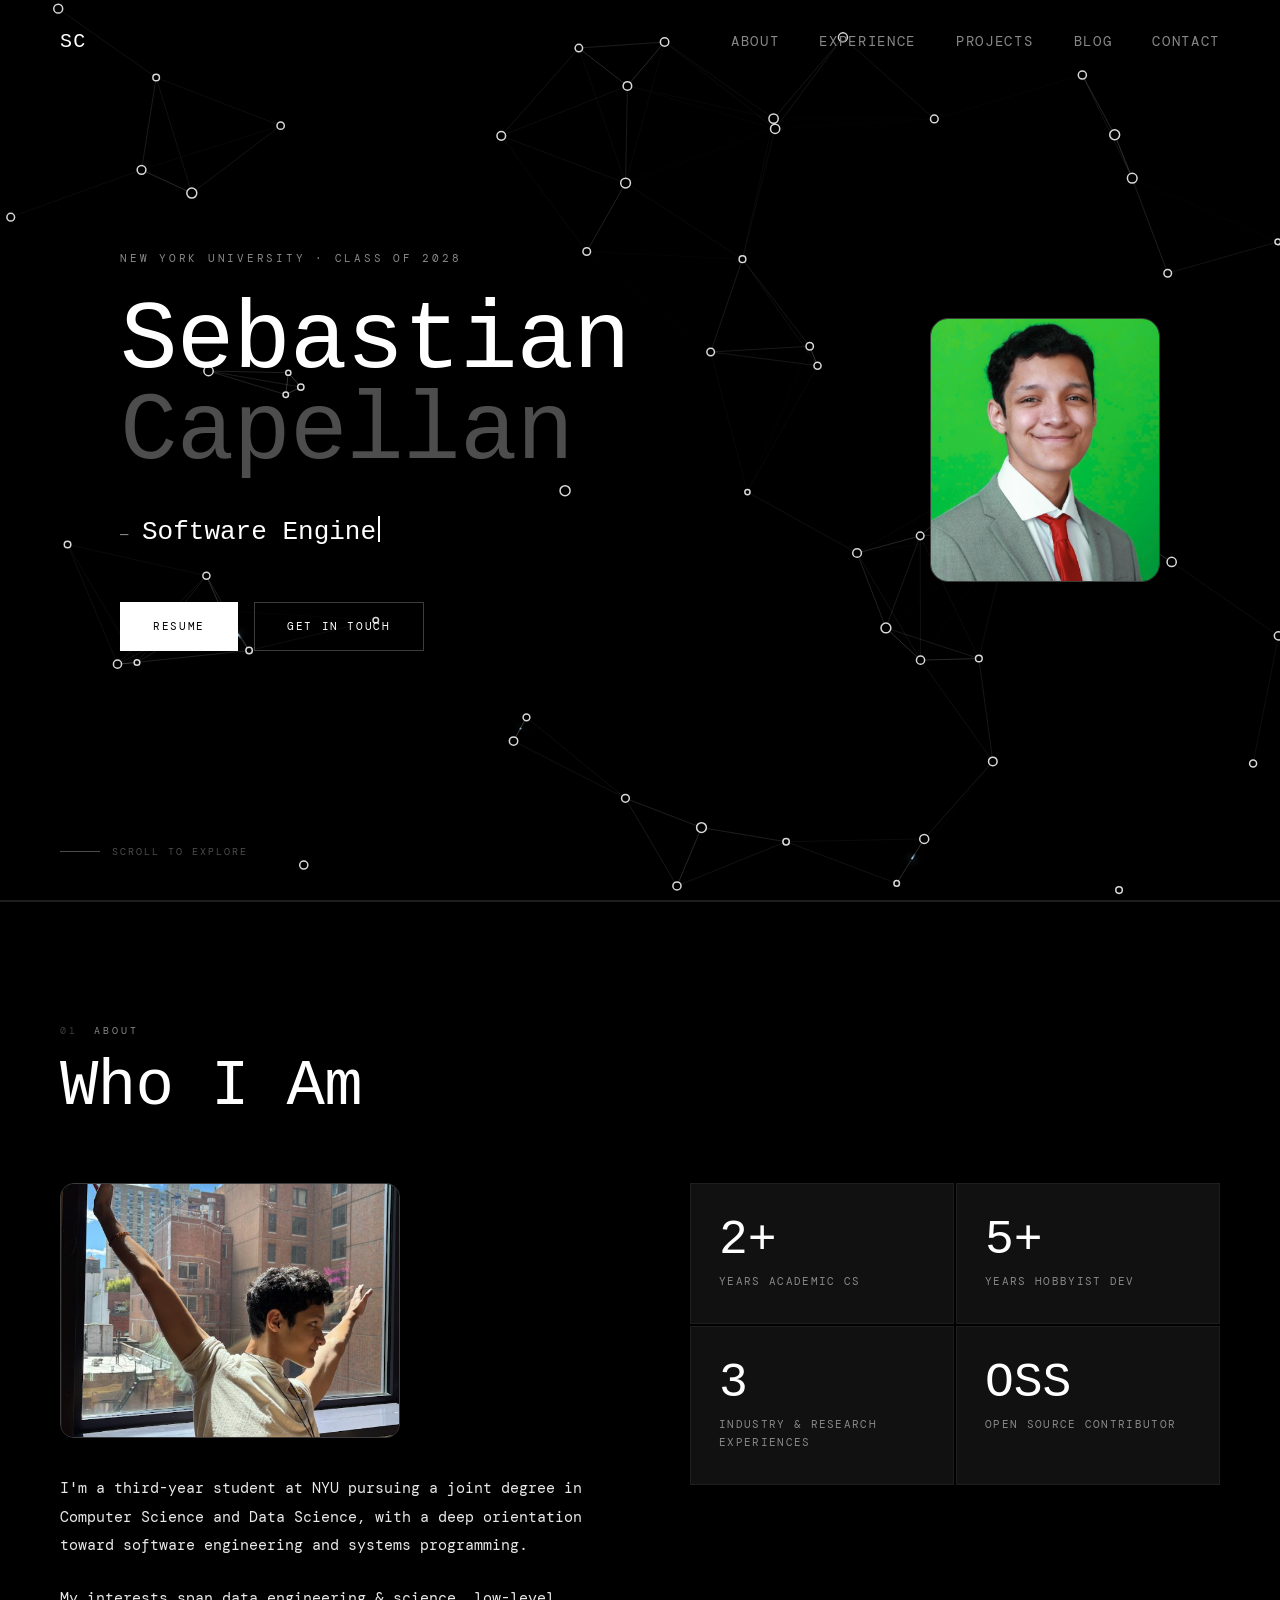
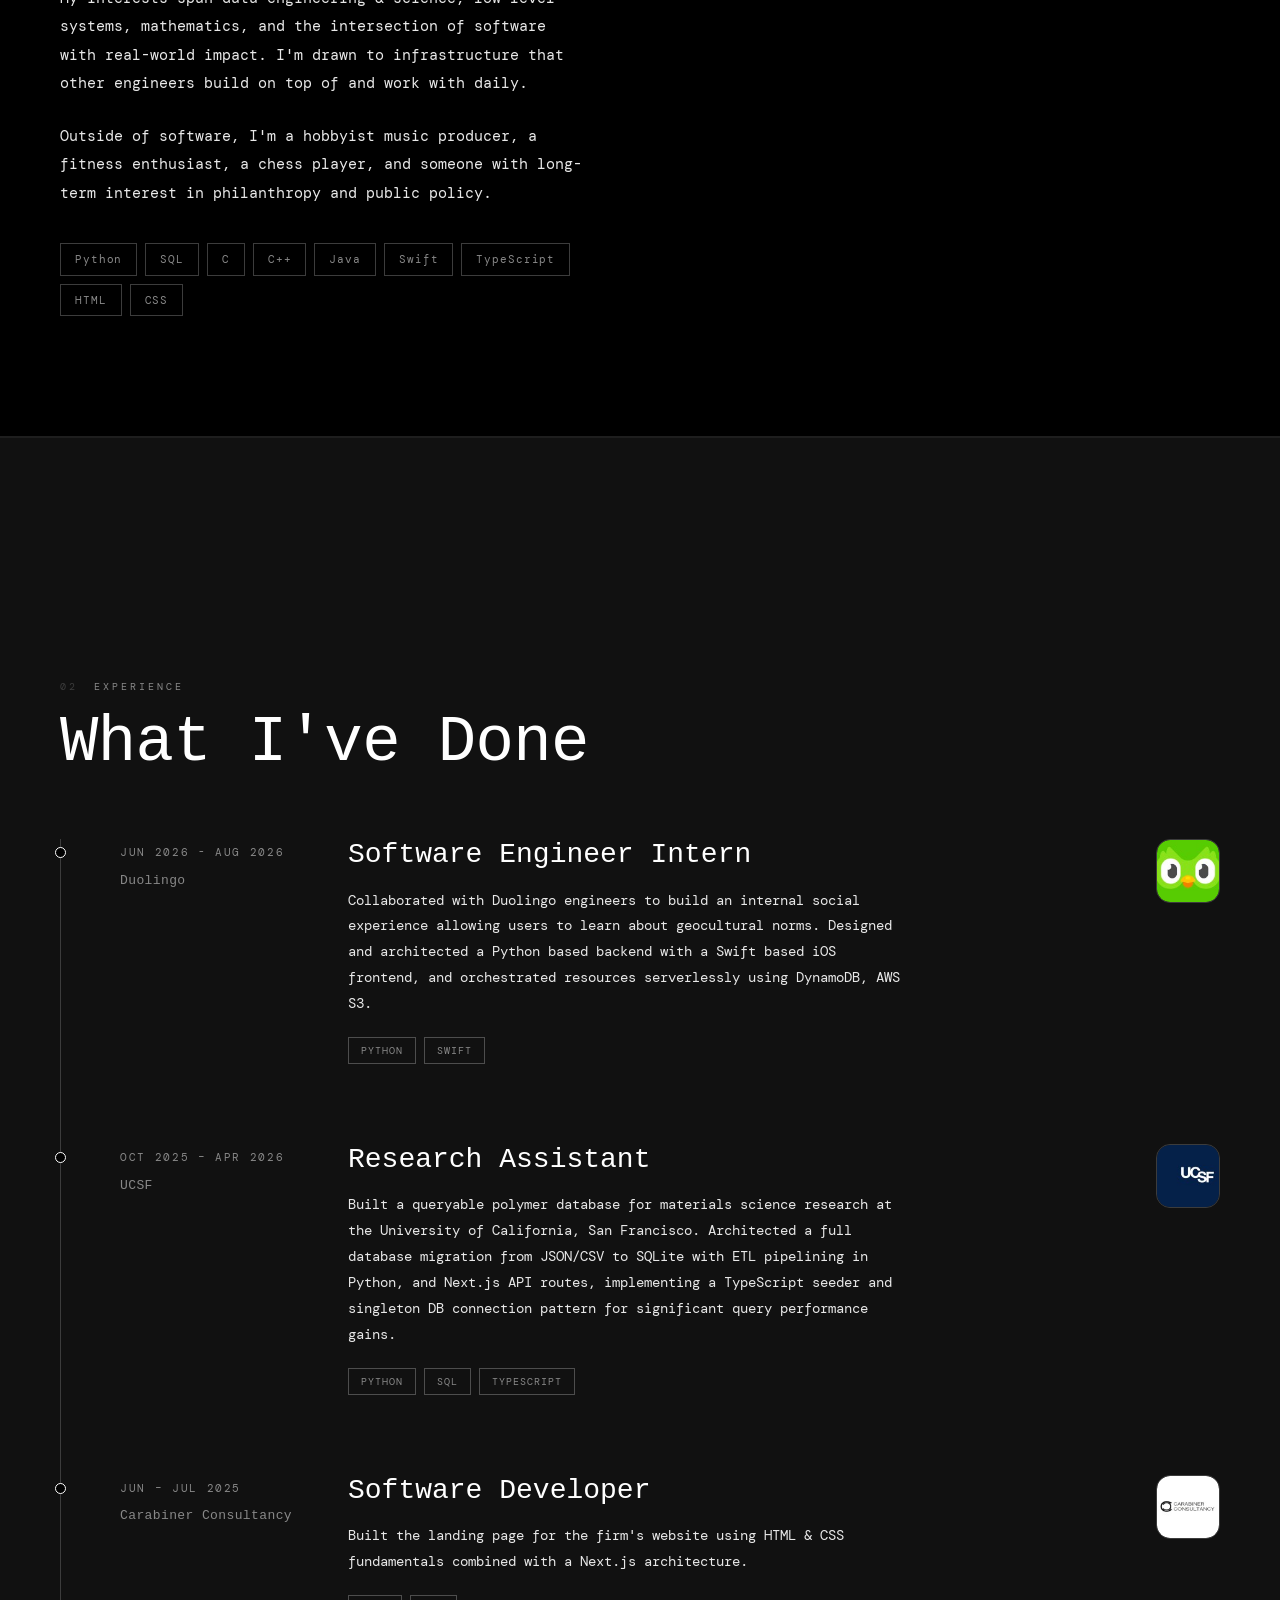
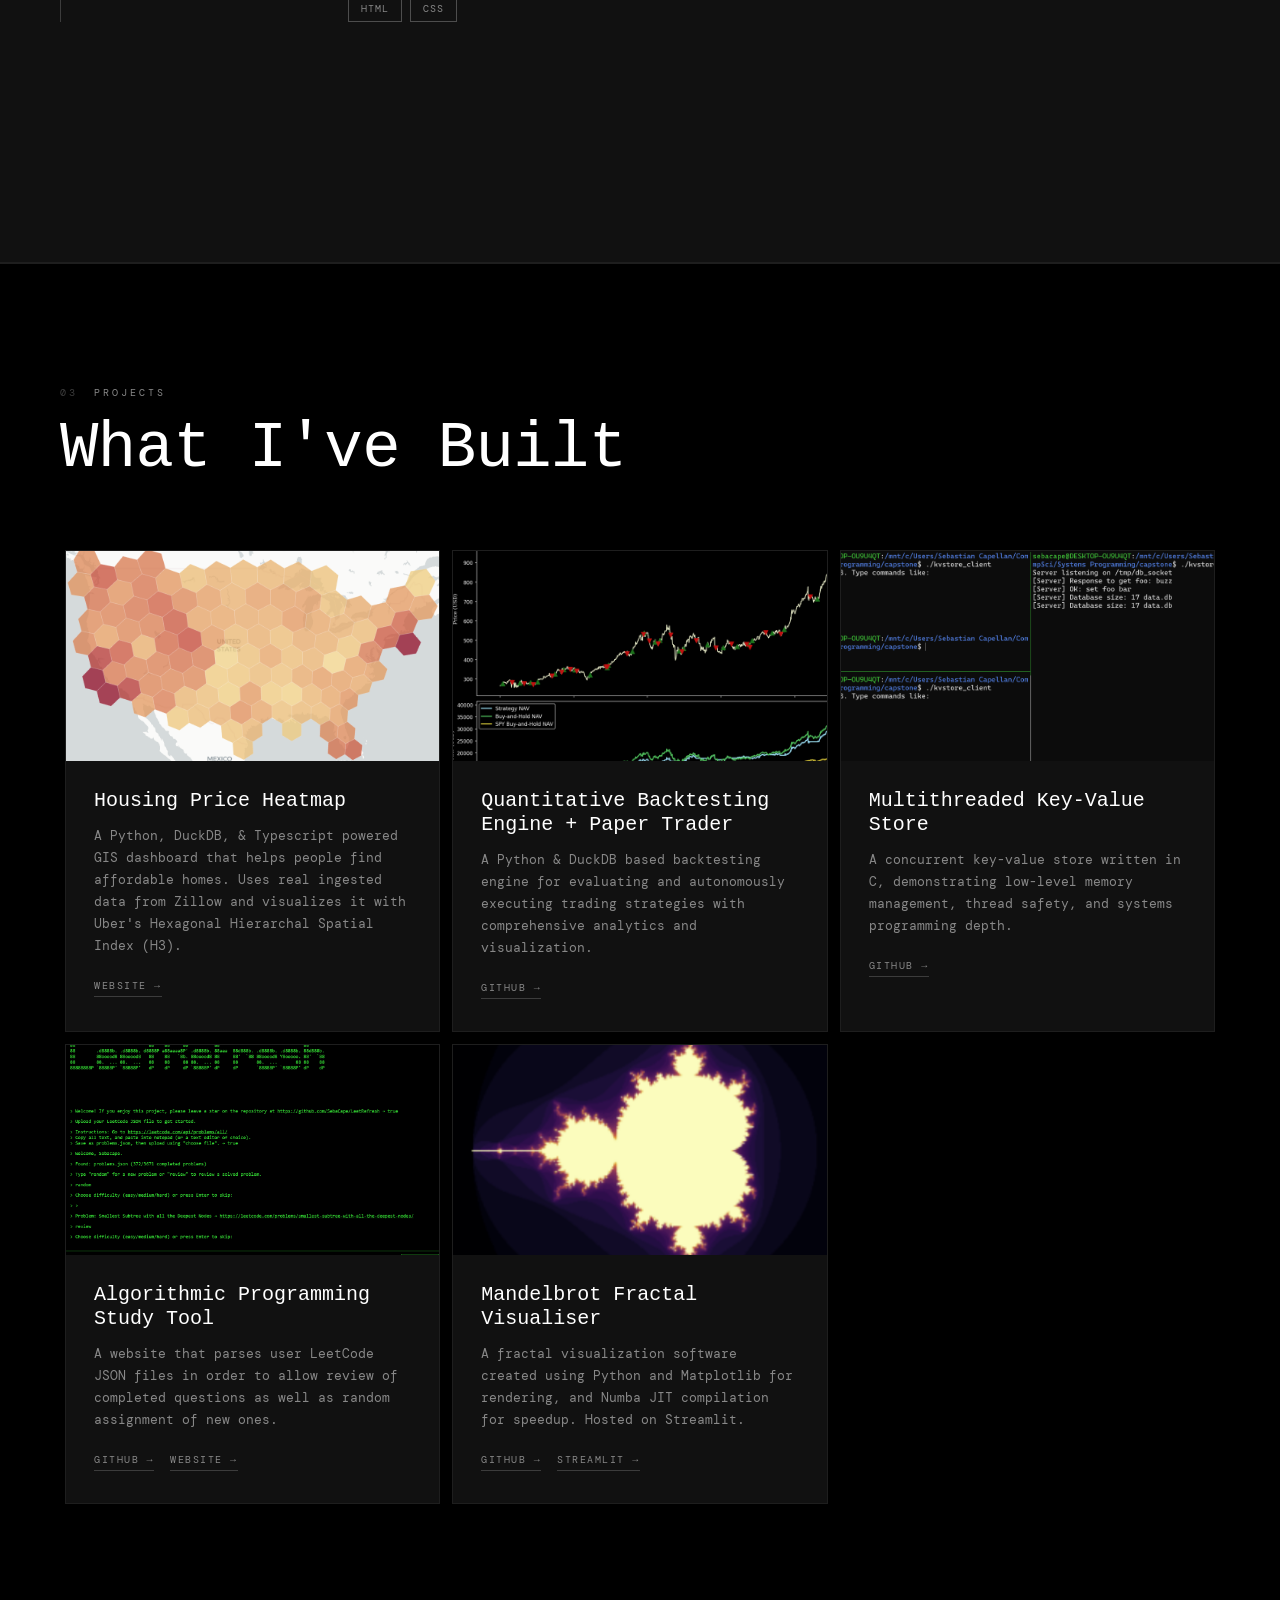
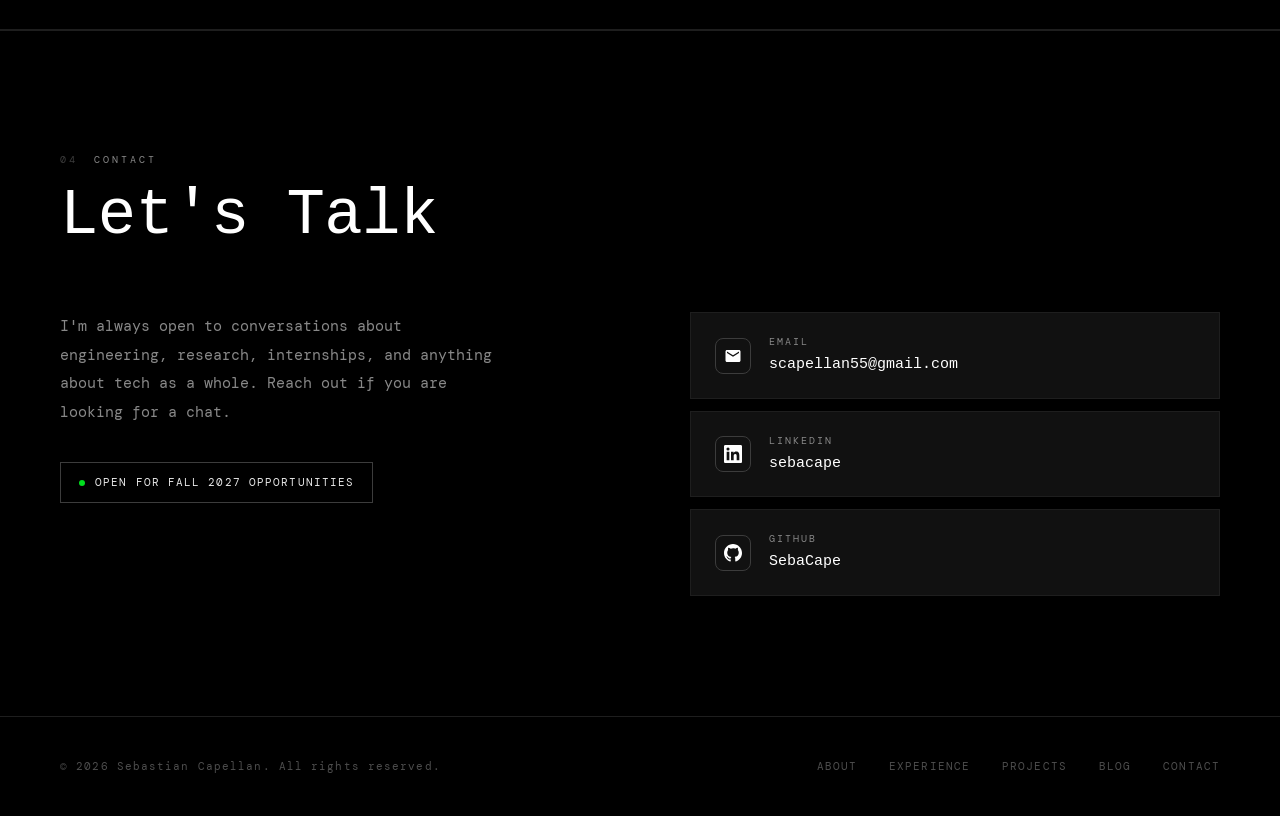
==== commit 0333333a: "Fix photo formatting on website" ====
--- a/index.html
+++ b/index.html
@@ -300,7 +300,7 @@
         <p class="contact-intro">I'm always open to conversations about engineering, research, internships, and anything about tech as a whole. Reach out if you are looking for a chat.</p>
         <div class="availability-badge">
           <span class="badge-dot"></span>
-          Open for Summer 2027 opportunities
+          Open for Fall 2027 opportunities
         </div>
       </div>
 
